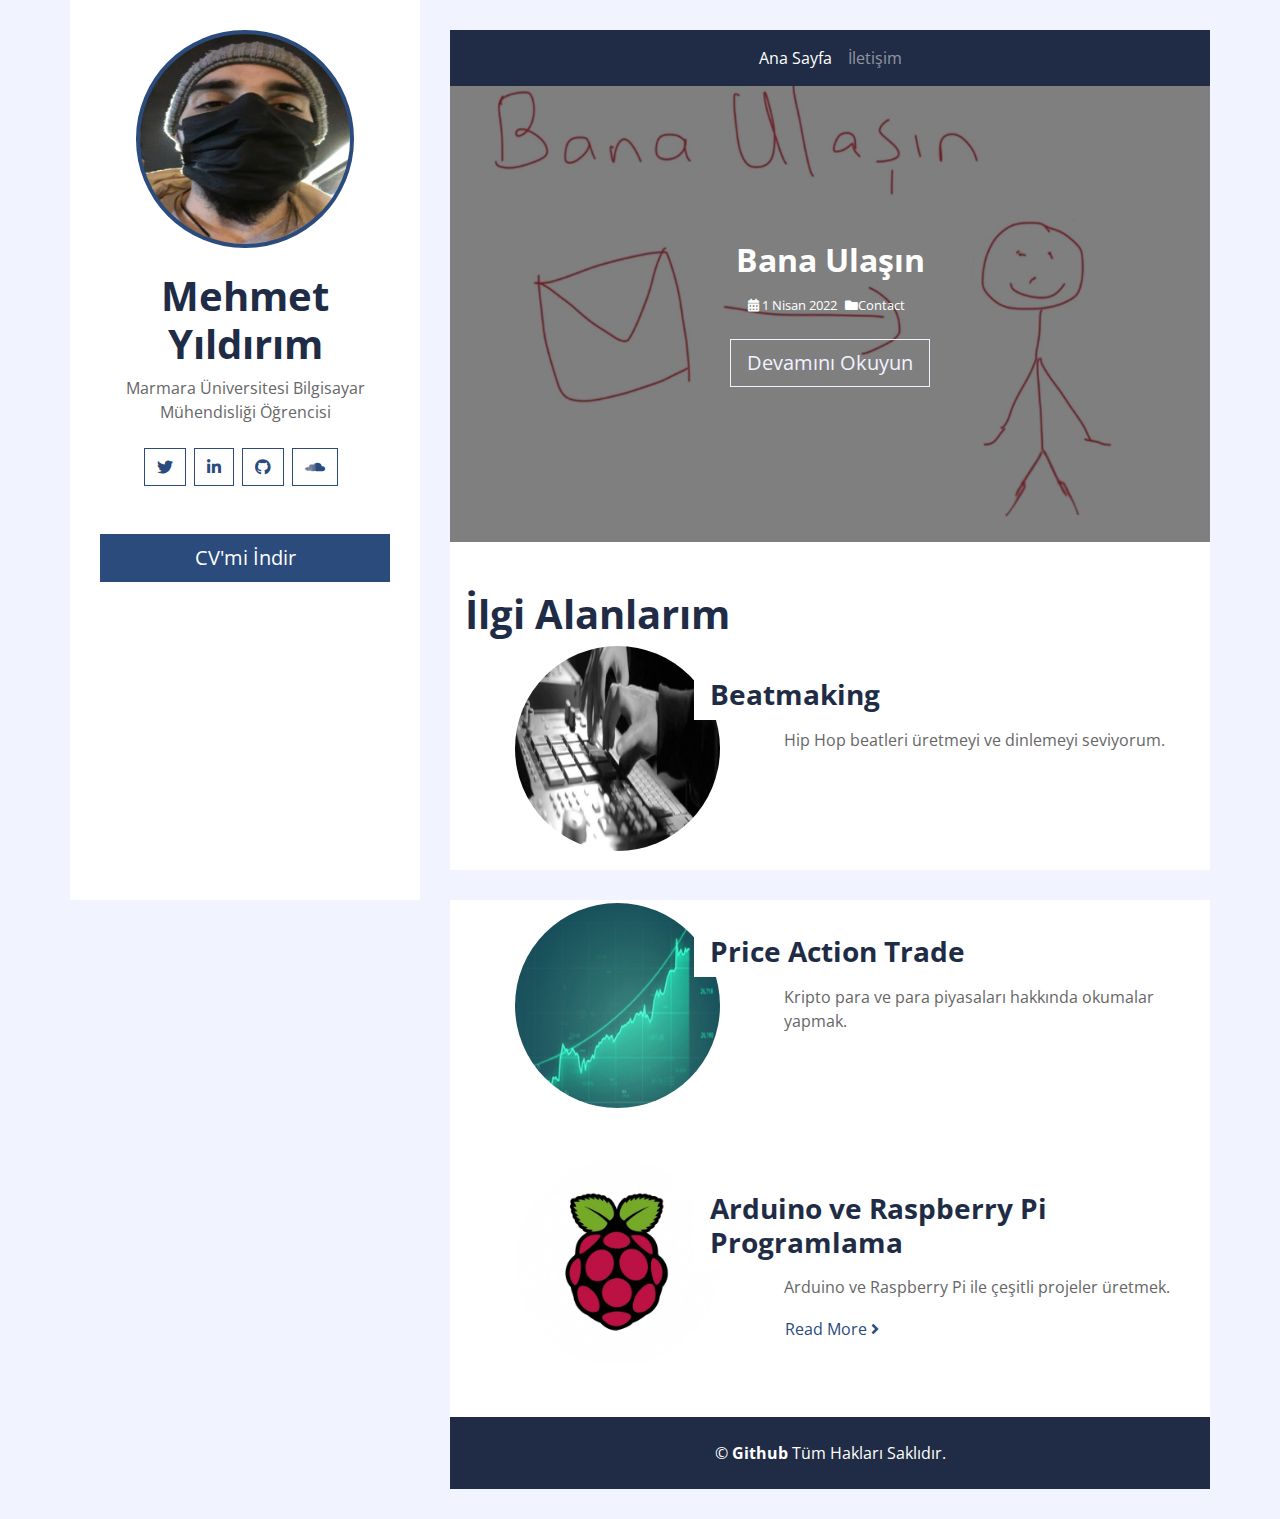
==== index.html @ 5ae39781 "web-site" ====
<!DOCTYPE html>
<html lang="tr">
    <head>
        <meta charset="utf-8">
        <title>Mehmet Yıldırım</title>
        <meta content="width=device-width, initial-scale=1.0" name="viewport">
    
        <!-- Favicon -->
        <link href="img/favicon.ico" rel="icon">

        <!-- Google Fonts -->
        <link href="https://fonts.googleapis.com/css2?family=Open+Sans:300;400;600;700;800&display=swap" rel="stylesheet">

        <!-- Font Awesome -->
        <link href="https://cdnjs.cloudflare.com/ajax/libs/font-awesome/5.10.0/css/all.min.css" rel="stylesheet">

        <!-- Customized Bootstrap Stylesheet -->
        <link href="css/style.css" rel="stylesheet">
    </head>

    <body>
        <div class="wrapper">
            <div class="sidebar">
                <center>
                <div class="sidebar-text d-flex flex-column h-100 justify-content-center text-center">
                    <img class="mx-auto d-block w-75 bg-primary img-fluid rounded-circle mb-4 p-1" src="img/profile.jpg" alt="Image">
                    <h1 class="font-weight-bold">Mehmet Yıldırım</h1>
                    <p class="mb-4">
                        Marmara Üniversitesi Bilgisayar Mühendisliği Öğrencisi 
                    </p>
                    <div class="d-flex justify-content-center mb-5">
                        <a class="btn btn-outline-primary mr-2" href="https://www.twitter.com/hayruyasibatsin"><i class="fab fa-twitter"></i></a>
                        <a class="btn btn-outline-primary mr-2" href="https://www.linkedin.com/in/mehmet-yildirim-619784192/"><i class="fab fa-linkedin-in"></i></a>
                        <a class="btn btn-outline-primary mr-2" href="https://www.github.com/erythropygia"><i class="fab fa-github"></i></a> 
                        <a class="btn btn-outline-primary mr-2" href="https://www.soundcloud.com/nstoff"><i class="fab fa-soundcloud"></i></a> 
                    </div> 
                    <a href="data/mehmetyildirimcv.pdf" class="btn btn-lg btn-block btn-primary mt-auto" target="_blank">CV'mi İndir</a>
                </div>
                </center>
            </div>
            
            <div class="content">
                <!-- Navbar Start -->
                <div class="container p-0">
                    <nav class="navbar navbar-expand-lg bg-secondary navbar-dark">
                        <a href="" class="navbar-brand d-block d-lg-none">Navigation</a>
                        <button type="button" class="navbar-toggler" data-toggle="collapse" data-target="#navbarCollapse">
                            <span class="navbar-toggler-icon"></span>
                        </button>
                        <div class="collapse navbar-collapse justify-content-between" id="navbarCollapse">
                            <div class="navbar-nav m-auto">
                                <a href="index.html" class="nav-item nav-link active">Ana Sayfa</a>
                                <a href="contact.html" class="nav-item nav-link">İletişim</a>
                            </div>
                        </div>
                    </nav>
                </div>
                <!-- Navbar End -->
                
                <!-- Carousel Start -->
                <div class="container p-0">
                    <div id="blog-carousel" class="carousel slide" data-ride="carousel">
                        <div class="carousel-inner">
                            <div class="carousel-item active">
                                <img class="w-100" src="img/ana-sayfa-logo.png" alt="Image">
                                <div class="carousel-caption d-flex flex-column align-items-center justify-content-center">
                                    <h2 class="mb-3 text-white font-weight-bold">Bana Ulaşın</h2>
                                    <div class="d-flex text-white">
                                        <small class="mr-2"><i class="fa fa-calendar-alt"></i> 1 Nisan 2022</small>
                                        <small class="mr-2"><i class="fa fa-folder"></i>Contact</small>
                                    </div>
                                    <a href="contact.html" class="btn btn-lg btn-outline-light mt-4">Devamını Okuyun</a>
                                </div>
                            </div>
                        </div>
                    </div>
                </div>
                <!-- Carousel End -->
                
                
                <!-- Blog List Start -->
                <div class="container bg-white pt-5">
                    <h1 class="font-weight-bold">İlgi Alanlarım</h1>
                    <div class="row blog-item px-3 pb-5">
                        <div class="col-md-5">
                            <img class="mx-auto d-block w-75 bg-primary img-fluid rounded-circle mb-1" src="img/beatmaking.jpg" alt="Image">
                        </div>
                        <div class="col-md-7">
                            <h3 class="mt-md-4 px-md-3 mb-2 py-2 bg-white font-weight-bold">Beatmaking</h3>
                            <p>
                                Hip Hop beatleri üretmeyi ve dinlemeyi seviyorum.
                            </p>
                          
                        </div>
                    </div>
                    <div class="row blog-item px-3 pb-5">
                        <div class="col-md-5">
                            <img class="mx-auto d-block w-75 bg-primary img-fluid rounded-circle mb-1" src="img/price_action.jpg" alt="Image">
                        </div>
                        <div class="col-md-7">
                            <h3 class="mt-md-4 px-md-3 mb-2 py-2 bg-white font-weight-bold">Price Action Trade</h3>
                            <p>
                                Kripto para ve para piyasaları hakkında okumalar yapmak.
                            </p>
                        </div>
                    </div>
                    <div class="row blog-item px-3 pb-5">
                        <div class="col-md-5">
                            <img class="mx-auto d-block w-75 bg-primary img-fluid rounded-circle mb-1" src="img/arduino_raspberry.jpg" alt="Image">
                        </div>
                        <div class="col-md-7">
                            <h3 class="mt-md-4 px-md-3 mb-2 py-2 bg-white font-weight-bold">Arduino ve Raspberry Pi Programlama</h3>
                            <p>
                                Arduino ve Raspberry Pi ile çeşitli projeler üretmek.
                            </p>
                            <a class="btn btn-link p-0" href="">Read More <i class="fa fa-angle-right"></i></a>
                        </div>
                    </div>
                </div>
                <!-- Blog List End -->
                            
                <!-- Footer Start -->
                <div class="container py-4 bg-secondary text-center">
                    <p class="m-0 text-white">
                        &copy; <a class="text-white font-weight-bold" href="#">Github</a> Tüm Hakları Saklıdır.</a>
                    </p>
                </div>
                <!-- Footer End -->
            </div>
        </div>
        
        <!-- Back to Top -->
        <a href="#" class="back-to-top"><i class="fa fa-angle-double-up"></i></a>
        
        <!-- JavaScript Libraries -->
        <script src="https://code.jquery.com/jquery-3.4.1.min.js"></script>
        <script src="https://stackpath.bootstrapcdn.com/bootstrap/4.4.1/js/bootstrap.bundle.min.js"></script>
        <script src="lib/easing/easing.min.js"></script>
        <script src="lib/waypoints/waypoints.min.js"></script>

        <!-- Contact Javascript File -->
        <script src="mail/jqBootstrapValidation.min.js"></script>
        <script src="mail/contact.js"></script>

        <!-- Template Javascript -->
        <script src="js/main.js"></script>
    </body>
</html>
---- css/style.css ----
@charset "UTF-8";
/******* Bootstrap Theming ********/
/*!
 * Bootstrap v4.5.3 (https://getbootstrap.com/)
 * Copyright 2011-2020 The Bootstrap Authors
 * Copyright 2011-2020 Twitter, Inc.
 * Licensed under MIT (https://github.com/twbs/bootstrap/blob/main/LICENSE)
 */
:root {
  --blue: #007bff;
  --indigo: #6610f2;
  --purple: #6f42c1;
  --pink: #e83e8c;
  --red: #dc3545;
  --orange: #fd7e14;
  --yellow: #ffc107;
  --green: #28a745;
  --teal: #20c997;
  --cyan: #17a2b8;
  --white: #fff;
  --gray: #6c757d;
  --gray-dark: #343a40;
  --primary: #2A4B7C;
  --secondary: #202C45;
  --success: #28a745;
  --info: #17a2b8;
  --warning: #ffc107;
  --danger: #dc3545;
  --light: #f1f3ff;
  --dark: #343a40;
  --breakpoint-xs: 0;
  --breakpoint-sm: 576px;
  --breakpoint-md: 768px;
  --breakpoint-lg: 992px;
  --breakpoint-xl: 1200px;
  --font-family-sans-serif: -apple-system, BlinkMacSystemFont, "Segoe UI", Roboto, "Helvetica Neue", Arial, "Noto Sans", sans-serif, "Apple Color Emoji", "Segoe UI Emoji", "Segoe UI Symbol", "Noto Color Emoji";
  --font-family-monospace: SFMono-Regular, Menlo, Monaco, Consolas, "Liberation Mono", "Courier New", monospace;
}

*,
*::before,
*::after {
  box-sizing: border-box;
}

html {
  font-family: sans-serif;
  line-height: 1.15;
  -webkit-text-size-adjust: 100%;
  -webkit-tap-highlight-color: rgba(0, 0, 0, 0);
}

article, aside, figcaption, figure, footer, header, hgroup, main, nav, section {
  display: block;
}

body {
  margin: 0;
  font-family: "Open Sans", sans-serif;
  font-size: 1rem;
  font-weight: 400;
  line-height: 1.5;
  color: #666666;
  text-align: left;
  background-color: #f1f3ff;
}

[tabindex="-1"]:focus:not(:focus-visible) {
  outline: 0 !important;
}

hr {
  box-sizing: content-box;
  height: 0;
  overflow: visible;
}

h1, h2, h3, h4, h5, h6 {
  margin-top: 0;
  margin-bottom: 0.5rem;
}

p {
  margin-top: 0;
  margin-bottom: 1rem;
}

abbr[title],
abbr[data-original-title] {
  text-decoration: underline;
  text-decoration: underline dotted;
  cursor: help;
  border-bottom: 0;
  text-decoration-skip-ink: none;
}

address {
  margin-bottom: 1rem;
  font-style: normal;
  line-height: inherit;
}

ol,
ul,
dl {
  margin-top: 0;
  margin-bottom: 1rem;
}

ol ol,
ul ul,
ol ul,
ul ol {
  margin-bottom: 0;
}

dt {
  font-weight: 700;
}

dd {
  margin-bottom: 0.5rem;
  margin-left: 0;
}

blockquote {
  margin: 0 0 1rem;
}

b,
strong {
  font-weight: bolder;
}

small {
  font-size: 80%;
}

sub,
sup {
  position: relative;
  font-size: 75%;
  line-height: 0;
  vertical-align: baseline;
}

sub {
  bottom: -0.25em;
}

sup {
  top: -0.5em;
}

a {
  color: #2A4B7C;
  text-decoration: none;
  background-color: transparent;
}
a:hover {
  color: #172843;
  text-decoration: underline;
}

a:not([href]):not([class]) {
  color: inherit;
  text-decoration: none;
}
a:not([href]):not([class]):hover {
  color: inherit;
  text-decoration: none;
}

pre,
code,
kbd,
samp {
  font-family: SFMono-Regular, Menlo, Monaco, Consolas, "Liberation Mono", "Courier New", monospace;
  font-size: 1em;
}

pre {
  margin-top: 0;
  margin-bottom: 1rem;
  overflow: auto;
  -ms-overflow-style: scrollbar;
}

figure {
  margin: 0 0 1rem;
}

img {
  vertical-align: middle;
  border-style: none;
}

svg {
  overflow: hidden;
  vertical-align: middle;
}

table {
  border-collapse: collapse;
}

caption {
  padding-top: 0.75rem;
  padding-bottom: 0.75rem;
  color: #6c757d;
  text-align: left;
  caption-side: bottom;
}

th {
  text-align: inherit;
  text-align: -webkit-match-parent;
}

label {
  display: inline-block;
  margin-bottom: 0.5rem;
}

button {
  border-radius: 0;
}

button:focus {
  outline: 1px dotted;
  outline: 5px auto -webkit-focus-ring-color;
}

input,
button,
select,
optgroup,
textarea {
  margin: 0;
  font-family: inherit;
  font-size: inherit;
  line-height: inherit;
}

button,
input {
  overflow: visible;
}

button,
select {
  text-transform: none;
}

[role=button] {
  cursor: pointer;
}

select {
  word-wrap: normal;
}

button,
[type=button],
[type=reset],
[type=submit] {
  -webkit-appearance: button;
}

button:not(:disabled),
[type=button]:not(:disabled),
[type=reset]:not(:disabled),
[type=submit]:not(:disabled) {
  cursor: pointer;
}

button::-moz-focus-inner,
[type=button]::-moz-focus-inner,
[type=reset]::-moz-focus-inner,
[type=submit]::-moz-focus-inner {
  padding: 0;
  border-style: none;
}

input[type=radio],
input[type=checkbox] {
  box-sizing: border-box;
  padding: 0;
}

textarea {
  overflow: auto;
  resize: vertical;
}

fieldset {
  min-width: 0;
  padding: 0;
  margin: 0;
  border: 0;
}

legend {
  display: block;
  width: 100%;
  max-width: 100%;
  padding: 0;
  margin-bottom: 0.5rem;
  font-size: 1.5rem;
  line-height: inherit;
  color: inherit;
  white-space: normal;
}

progress {
  vertical-align: baseline;
}

[type=number]::-webkit-inner-spin-button,
[type=number]::-webkit-outer-spin-button {
  height: auto;
}

[type=search] {
  outline-offset: -2px;
  -webkit-appearance: none;
}

[type=search]::-webkit-search-decoration {
  -webkit-appearance: none;
}

::-webkit-file-upload-button {
  font: inherit;
  -webkit-appearance: button;
}

output {
  display: inline-block;
}

summary {
  display: list-item;
  cursor: pointer;
}

template {
  display: none;
}

[hidden] {
  display: none !important;
}

h1, h2, h3, h4, h5, h6,
.h1, .h2, .h3, .h4, .h5, .h6 {
  margin-bottom: 0.5rem;
  font-weight: 500;
  line-height: 1.2;
  color: #202C45;
}

h1, .h1 {
  font-size: 2.5rem;
}

h2, .h2 {
  font-size: 2rem;
}

h3, .h3 {
  font-size: 1.75rem;
}

h4, .h4 {
  font-size: 1.5rem;
}

h5, .h5 {
  font-size: 1.25rem;
}

h6, .h6 {
  font-size: 1rem;
}

.lead {
  font-size: 1.25rem;
  font-weight: 300;
}

.display-1 {
  font-size: 6rem;
  font-weight: 300;
  line-height: 1.2;
}

.display-2 {
  font-size: 5.5rem;
  font-weight: 300;
  line-height: 1.2;
}

.display-3 {
  font-size: 4.5rem;
  font-weight: 300;
  line-height: 1.2;
}

.display-4 {
  font-size: 3.5rem;
  font-weight: 300;
  line-height: 1.2;
}

hr {
  margin-top: 1rem;
  margin-bottom: 1rem;
  border: 0;
  border-top: 1px solid rgba(0, 0, 0, 0.1);
}

small,
.small {
  font-size: 80%;
  font-weight: 400;
}

mark,
.mark {
  padding: 0.2em;
  background-color: #fcf8e3;
}

.list-unstyled {
  padding-left: 0;
  list-style: none;
}

.list-inline {
  padding-left: 0;
  list-style: none;
}

.list-inline-item {
  display: inline-block;
}
.list-inline-item:not(:last-child) {
  margin-right: 0.5rem;
}

.initialism {
  font-size: 90%;
  text-transform: uppercase;
}

.blockquote {
  margin-bottom: 1rem;
  font-size: 1.25rem;
}

.blockquote-footer {
  display: block;
  font-size: 80%;
  color: #6c757d;
}
.blockquote-footer::before {
  content: "— ";
}

.img-fluid {
  max-width: 100%;
  height: auto;
}

.img-thumbnail {
  padding: 0.25rem;
  background-color: #f1f3ff;
  border: 1px solid #dee2e6;
  max-width: 100%;
  height: auto;
}

.figure {
  display: inline-block;
}

.figure-img {
  margin-bottom: 0.5rem;
  line-height: 1;
}

.figure-caption {
  font-size: 90%;
  color: #6c757d;
}

code {
  font-size: 87.5%;
  color: #e83e8c;
  word-wrap: break-word;
}
a > code {
  color: inherit;
}

kbd {
  padding: 0.2rem 0.4rem;
  font-size: 87.5%;
  color: #fff;
  background-color: #212529;
}
kbd kbd {
  padding: 0;
  font-size: 100%;
  font-weight: 700;
}

pre {
  display: block;
  font-size: 87.5%;
  color: #212529;
}
pre code {
  font-size: inherit;
  color: inherit;
  word-break: normal;
}

.pre-scrollable {
  max-height: 340px;
  overflow-y: scroll;
}

.container,
.container-fluid,
.container-xl,
.container-lg,
.container-md,
.container-sm {
  width: 100%;
  padding-right: 15px;
  padding-left: 15px;
  margin-right: auto;
  margin-left: auto;
}

@media (min-width: 576px) {
  .container-sm, .container {
    max-width: 540px;
  }
}
@media (min-width: 768px) {
  .container-md, .container-sm, .container {
    max-width: 720px;
  }
}
@media (min-width: 992px) {
  .container-lg, .container-md, .container-sm, .container {
    max-width: 960px;
  }
}
@media (min-width: 1200px) {
  .container-xl, .container-lg, .container-md, .container-sm, .container {
    max-width: 1140px;
  }
}
.row {
  display: flex;
  flex-wrap: wrap;
  margin-right: -15px;
  margin-left: -15px;
}

.no-gutters {
  margin-right: 0;
  margin-left: 0;
}
.no-gutters > .col,
.no-gutters > [class*=col-] {
  padding-right: 0;
  padding-left: 0;
}

.col-xl,
.col-xl-auto, .col-xl-12, .col-xl-11, .col-xl-10, .col-xl-9, .col-xl-8, .col-xl-7, .col-xl-6, .col-xl-5, .col-xl-4, .col-xl-3, .col-xl-2, .col-xl-1, .col-lg,
.col-lg-auto, .col-lg-12, .col-lg-11, .col-lg-10, .col-lg-9, .col-lg-8, .col-lg-7, .col-lg-6, .col-lg-5, .col-lg-4, .col-lg-3, .col-lg-2, .col-lg-1, .col-md,
.col-md-auto, .col-md-12, .col-md-11, .col-md-10, .col-md-9, .col-md-8, .col-md-7, .col-md-6, .col-md-5, .col-md-4, .col-md-3, .col-md-2, .col-md-1, .col-sm,
.col-sm-auto, .col-sm-12, .col-sm-11, .col-sm-10, .col-sm-9, .col-sm-8, .col-sm-7, .col-sm-6, .col-sm-5, .col-sm-4, .col-sm-3, .col-sm-2, .col-sm-1, .col,
.col-auto, .col-12, .col-11, .col-10, .col-9, .col-8, .col-7, .col-6, .col-5, .col-4, .col-3, .col-2, .col-1 {
  position: relative;
  width: 100%;
  padding-right: 15px;
  padding-left: 15px;
}

.col {
  flex-basis: 0;
  flex-grow: 1;
  max-width: 100%;
}

.row-cols-1 > * {
  flex: 0 0 100%;
  max-width: 100%;
}

.row-cols-2 > * {
  flex: 0 0 50%;
  max-width: 50%;
}

.row-cols-3 > * {
  flex: 0 0 33.3333333333%;
  max-width: 33.3333333333%;
}

.row-cols-4 > * {
  flex: 0 0 25%;
  max-width: 25%;
}

.row-cols-5 > * {
  flex: 0 0 20%;
  max-width: 20%;
}

.row-cols-6 > * {
  flex: 0 0 16.6666666667%;
  max-width: 16.6666666667%;
}

.col-auto {
  flex: 0 0 auto;
  width: auto;
  max-width: 100%;
}

.col-1 {
  flex: 0 0 8.3333333333%;
  max-width: 8.3333333333%;
}

.col-2 {
  flex: 0 0 16.6666666667%;
  max-width: 16.6666666667%;
}

.col-3 {
  flex: 0 0 25%;
  max-width: 25%;
}

.col-4 {
  flex: 0 0 33.3333333333%;
  max-width: 33.3333333333%;
}

.col-5 {
  flex: 0 0 41.6666666667%;
  max-width: 41.6666666667%;
}

.col-6 {
  flex: 0 0 50%;
  max-width: 50%;
}

.col-7 {
  flex: 0 0 58.3333333333%;
  max-width: 58.3333333333%;
}

.col-8 {
  flex: 0 0 66.6666666667%;
  max-width: 66.6666666667%;
}

.col-9 {
  flex: 0 0 75%;
  max-width: 75%;
}

.col-10 {
  flex: 0 0 83.3333333333%;
  max-width: 83.3333333333%;
}

.col-11 {
  flex: 0 0 91.6666666667%;
  max-width: 91.6666666667%;
}

.col-12 {
  flex: 0 0 100%;
  max-width: 100%;
}

.order-first {
  order: -1;
}

.order-last {
  order: 13;
}

.order-0 {
  order: 0;
}

.order-1 {
  order: 1;
}

.order-2 {
  order: 2;
}

.order-3 {
  order: 3;
}

.order-4 {
  order: 4;
}

.order-5 {
  order: 5;
}

.order-6 {
  order: 6;
}

.order-7 {
  order: 7;
}

.order-8 {
  order: 8;
}

.order-9 {
  order: 9;
}

.order-10 {
  order: 10;
}

.order-11 {
  order: 11;
}

.order-12 {
  order: 12;
}

.offset-1 {
  margin-left: 8.3333333333%;
}

.offset-2 {
  margin-left: 16.6666666667%;
}

.offset-3 {
  margin-left: 25%;
}

.offset-4 {
  margin-left: 33.3333333333%;
}

.offset-5 {
  margin-left: 41.6666666667%;
}

.offset-6 {
  margin-left: 50%;
}

.offset-7 {
  margin-left: 58.3333333333%;
}

.offset-8 {
  margin-left: 66.6666666667%;
}

.offset-9 {
  margin-left: 75%;
}

.offset-10 {
  margin-left: 83.3333333333%;
}

.offset-11 {
  margin-left: 91.6666666667%;
}

@media (min-width: 576px) {
  .col-sm {
    flex-basis: 0;
    flex-grow: 1;
    max-width: 100%;
  }

  .row-cols-sm-1 > * {
    flex: 0 0 100%;
    max-width: 100%;
  }

  .row-cols-sm-2 > * {
    flex: 0 0 50%;
    max-width: 50%;
  }

  .row-cols-sm-3 > * {
    flex: 0 0 33.3333333333%;
    max-width: 33.3333333333%;
  }

  .row-cols-sm-4 > * {
    flex: 0 0 25%;
    max-width: 25%;
  }

  .row-cols-sm-5 > * {
    flex: 0 0 20%;
    max-width: 20%;
  }

  .row-cols-sm-6 > * {
    flex: 0 0 16.6666666667%;
    max-width: 16.6666666667%;
  }

  .col-sm-auto {
    flex: 0 0 auto;
    width: auto;
    max-width: 100%;
  }

  .col-sm-1 {
    flex: 0 0 8.3333333333%;
    max-width: 8.3333333333%;
  }

  .col-sm-2 {
    flex: 0 0 16.6666666667%;
    max-width: 16.6666666667%;
  }

  .col-sm-3 {
    flex: 0 0 25%;
    max-width: 25%;
  }

  .col-sm-4 {
    flex: 0 0 33.3333333333%;
    max-width: 33.3333333333%;
  }

  .col-sm-5 {
    flex: 0 0 41.6666666667%;
    max-width: 41.6666666667%;
  }

  .col-sm-6 {
    flex: 0 0 50%;
    max-width: 50%;
  }

  .col-sm-7 {
    flex: 0 0 58.3333333333%;
    max-width: 58.3333333333%;
  }

  .col-sm-8 {
    flex: 0 0 66.6666666667%;
    max-width: 66.6666666667%;
  }

  .col-sm-9 {
    flex: 0 0 75%;
    max-width: 75%;
  }

  .col-sm-10 {
    flex: 0 0 83.3333333333%;
    max-width: 83.3333333333%;
  }

  .col-sm-11 {
    flex: 0 0 91.6666666667%;
    max-width: 91.6666666667%;
  }

  .col-sm-12 {
    flex: 0 0 100%;
    max-width: 100%;
  }

  .order-sm-first {
    order: -1;
  }

  .order-sm-last {
    order: 13;
  }

  .order-sm-0 {
    order: 0;
  }

  .order-sm-1 {
    order: 1;
  }

  .order-sm-2 {
    order: 2;
  }

  .order-sm-3 {
    order: 3;
  }

  .order-sm-4 {
    order: 4;
  }

  .order-sm-5 {
    order: 5;
  }

  .order-sm-6 {
    order: 6;
  }

  .order-sm-7 {
    order: 7;
  }

  .order-sm-8 {
    order: 8;
  }

  .order-sm-9 {
    order: 9;
  }

  .order-sm-10 {
    order: 10;
  }

  .order-sm-11 {
    order: 11;
  }

  .order-sm-12 {
    order: 12;
  }

  .offset-sm-0 {
    margin-left: 0;
  }

  .offset-sm-1 {
    margin-left: 8.3333333333%;
  }

  .offset-sm-2 {
    margin-left: 16.6666666667%;
  }

  .offset-sm-3 {
    margin-left: 25%;
  }

  .offset-sm-4 {
    margin-left: 33.3333333333%;
  }

  .offset-sm-5 {
    margin-left: 41.6666666667%;
  }

  .offset-sm-6 {
    margin-left: 50%;
  }

  .offset-sm-7 {
    margin-left: 58.3333333333%;
  }

  .offset-sm-8 {
    margin-left: 66.6666666667%;
  }

  .offset-sm-9 {
    margin-left: 75%;
  }

  .offset-sm-10 {
    margin-left: 83.3333333333%;
  }

  .offset-sm-11 {
    margin-left: 91.6666666667%;
  }
}
@media (min-width: 768px) {
  .col-md {
    flex-basis: 0;
    flex-grow: 1;
    max-width: 100%;
  }

  .row-cols-md-1 > * {
    flex: 0 0 100%;
    max-width: 100%;
  }

  .row-cols-md-2 > * {
    flex: 0 0 50%;
    max-width: 50%;
  }

  .row-cols-md-3 > * {
    flex: 0 0 33.3333333333%;
    max-width: 33.3333333333%;
  }

  .row-cols-md-4 > * {
    flex: 0 0 25%;
    max-width: 25%;
  }

  .row-cols-md-5 > * {
    flex: 0 0 20%;
    max-width: 20%;
  }

  .row-cols-md-6 > * {
    flex: 0 0 16.6666666667%;
    max-width: 16.6666666667%;
  }

  .col-md-auto {
    flex: 0 0 auto;
    width: auto;
    max-width: 100%;
  }

  .col-md-1 {
    flex: 0 0 8.3333333333%;
    max-width: 8.3333333333%;
  }

  .col-md-2 {
    flex: 0 0 16.6666666667%;
    max-width: 16.6666666667%;
  }

  .col-md-3 {
    flex: 0 0 25%;
    max-width: 25%;
  }

  .col-md-4 {
    flex: 0 0 33.3333333333%;
    max-width: 33.3333333333%;
  }

  .col-md-5 {
    flex: 0 0 41.6666666667%;
    max-width: 41.6666666667%;
  }

  .col-md-6 {
    flex: 0 0 50%;
    max-width: 50%;
  }

  .col-md-7 {
    flex: 0 0 58.3333333333%;
    max-width: 58.3333333333%;
  }

  .col-md-8 {
    flex: 0 0 66.6666666667%;
    max-width: 66.6666666667%;
  }

  .col-md-9 {
    flex: 0 0 75%;
    max-width: 75%;
  }

  .col-md-10 {
    flex: 0 0 83.3333333333%;
    max-width: 83.3333333333%;
  }

  .col-md-11 {
    flex: 0 0 91.6666666667%;
    max-width: 91.6666666667%;
  }

  .col-md-12 {
    flex: 0 0 100%;
    max-width: 100%;
  }

  .order-md-first {
    order: -1;
  }

  .order-md-last {
    order: 13;
  }

  .order-md-0 {
    order: 0;
  }

  .order-md-1 {
    order: 1;
  }

  .order-md-2 {
    order: 2;
  }

  .order-md-3 {
    order: 3;
  }

  .order-md-4 {
    order: 4;
  }

  .order-md-5 {
    order: 5;
  }

  .order-md-6 {
    order: 6;
  }

  .order-md-7 {
    order: 7;
  }

  .order-md-8 {
    order: 8;
  }

  .order-md-9 {
    order: 9;
  }

  .order-md-10 {
    order: 10;
  }

  .order-md-11 {
    order: 11;
  }

  .order-md-12 {
    order: 12;
  }

  .offset-md-0 {
    margin-left: 0;
  }

  .offset-md-1 {
    margin-left: 8.3333333333%;
  }

  .offset-md-2 {
    margin-left: 16.6666666667%;
  }

  .offset-md-3 {
    margin-left: 25%;
  }

  .offset-md-4 {
    margin-left: 33.3333333333%;
  }

  .offset-md-5 {
    margin-left: 41.6666666667%;
  }

  .offset-md-6 {
    margin-left: 50%;
  }

  .offset-md-7 {
    margin-left: 58.3333333333%;
  }

  .offset-md-8 {
    margin-left: 66.6666666667%;
  }

  .offset-md-9 {
    margin-left: 75%;
  }

  .offset-md-10 {
    margin-left: 83.3333333333%;
  }

  .offset-md-11 {
    margin-left: 91.6666666667%;
  }
}
@media (min-width: 992px) {
  .col-lg {
    flex-basis: 0;
    flex-grow: 1;
    max-width: 100%;
  }

  .row-cols-lg-1 > * {
    flex: 0 0 100%;
    max-width: 100%;
  }

  .row-cols-lg-2 > * {
    flex: 0 0 50%;
    max-width: 50%;
  }

  .row-cols-lg-3 > * {
    flex: 0 0 33.3333333333%;
    max-width: 33.3333333333%;
  }

  .row-cols-lg-4 > * {
    flex: 0 0 25%;
    max-width: 25%;
  }

  .row-cols-lg-5 > * {
    flex: 0 0 20%;
    max-width: 20%;
  }

  .row-cols-lg-6 > * {
    flex: 0 0 16.6666666667%;
    max-width: 16.6666666667%;
  }

  .col-lg-auto {
    flex: 0 0 auto;
    width: auto;
    max-width: 100%;
  }

  .col-lg-1 {
    flex: 0 0 8.3333333333%;
    max-width: 8.3333333333%;
  }

  .col-lg-2 {
    flex: 0 0 16.6666666667%;
    max-width: 16.6666666667%;
  }

  .col-lg-3 {
    flex: 0 0 25%;
    max-width: 25%;
  }

  .col-lg-4 {
    flex: 0 0 33.3333333333%;
    max-width: 33.3333333333%;
  }

  .col-lg-5 {
    flex: 0 0 41.6666666667%;
    max-width: 41.6666666667%;
  }

  .col-lg-6 {
    flex: 0 0 50%;
    max-width: 50%;
  }

  .col-lg-7 {
    flex: 0 0 58.3333333333%;
    max-width: 58.3333333333%;
  }

  .col-lg-8 {
    flex: 0 0 66.6666666667%;
    max-width: 66.6666666667%;
  }

  .col-lg-9 {
    flex: 0 0 75%;
    max-width: 75%;
  }

  .col-lg-10 {
    flex: 0 0 83.3333333333%;
    max-width: 83.3333333333%;
  }

  .col-lg-11 {
    flex: 0 0 91.6666666667%;
    max-width: 91.6666666667%;
  }

  .col-lg-12 {
    flex: 0 0 100%;
    max-width: 100%;
  }

  .order-lg-first {
    order: -1;
  }

  .order-lg-last {
    order: 13;
  }

  .order-lg-0 {
    order: 0;
  }

  .order-lg-1 {
    order: 1;
  }

  .order-lg-2 {
    order: 2;
  }

  .order-lg-3 {
    order: 3;
  }

  .order-lg-4 {
    order: 4;
  }

  .order-lg-5 {
    order: 5;
  }

  .order-lg-6 {
    order: 6;
  }

  .order-lg-7 {
    order: 7;
  }

  .order-lg-8 {
    order: 8;
  }

  .order-lg-9 {
    order: 9;
  }

  .order-lg-10 {
    order: 10;
  }

  .order-lg-11 {
    order: 11;
  }

  .order-lg-12 {
    order: 12;
  }

  .offset-lg-0 {
    margin-left: 0;
  }

  .offset-lg-1 {
    margin-left: 8.3333333333%;
  }

  .offset-lg-2 {
    margin-left: 16.6666666667%;
  }

  .offset-lg-3 {
    margin-left: 25%;
  }

  .offset-lg-4 {
    margin-left: 33.3333333333%;
  }

  .offset-lg-5 {
    margin-left: 41.6666666667%;
  }

  .offset-lg-6 {
    margin-left: 50%;
  }

  .offset-lg-7 {
    margin-left: 58.3333333333%;
  }

  .offset-lg-8 {
    margin-left: 66.6666666667%;
  }

  .offset-lg-9 {
    margin-left: 75%;
  }

  .offset-lg-10 {
    margin-left: 83.3333333333%;
  }

  .offset-lg-11 {
    margin-left: 91.6666666667%;
  }
}
@media (min-width: 1200px) {
  .col-xl {
    flex-basis: 0;
    flex-grow: 1;
    max-width: 100%;
  }

  .row-cols-xl-1 > * {
    flex: 0 0 100%;
    max-width: 100%;
  }

  .row-cols-xl-2 > * {
    flex: 0 0 50%;
    max-width: 50%;
  }

  .row-cols-xl-3 > * {
    flex: 0 0 33.3333333333%;
    max-width: 33.3333333333%;
  }

  .row-cols-xl-4 > * {
    flex: 0 0 25%;
    max-width: 25%;
  }

  .row-cols-xl-5 > * {
    flex: 0 0 20%;
    max-width: 20%;
  }

  .row-cols-xl-6 > * {
    flex: 0 0 16.6666666667%;
    max-width: 16.6666666667%;
  }

  .col-xl-auto {
    flex: 0 0 auto;
    width: auto;
    max-width: 100%;
  }

  .col-xl-1 {
    flex: 0 0 8.3333333333%;
    max-width: 8.3333333333%;
  }

  .col-xl-2 {
    flex: 0 0 16.6666666667%;
    max-width: 16.6666666667%;
  }

  .col-xl-3 {
    flex: 0 0 25%;
    max-width: 25%;
  }

  .col-xl-4 {
    flex: 0 0 33.3333333333%;
    max-width: 33.3333333333%;
  }

  .col-xl-5 {
    flex: 0 0 41.6666666667%;
    max-width: 41.6666666667%;
  }

  .col-xl-6 {
    flex: 0 0 50%;
    max-width: 50%;
  }

  .col-xl-7 {
    flex: 0 0 58.3333333333%;
    max-width: 58.3333333333%;
  }

  .col-xl-8 {
    flex: 0 0 66.6666666667%;
    max-width: 66.6666666667%;
  }

  .col-xl-9 {
    flex: 0 0 75%;
    max-width: 75%;
  }

  .col-xl-10 {
    flex: 0 0 83.3333333333%;
    max-width: 83.3333333333%;
  }

  .col-xl-11 {
    flex: 0 0 91.6666666667%;
    max-width: 91.6666666667%;
  }

  .col-xl-12 {
    flex: 0 0 100%;
    max-width: 100%;
  }

  .order-xl-first {
    order: -1;
  }

  .order-xl-last {
    order: 13;
  }

  .order-xl-0 {
    order: 0;
  }

  .order-xl-1 {
    order: 1;
  }

  .order-xl-2 {
    order: 2;
  }

  .order-xl-3 {
    order: 3;
  }

  .order-xl-4 {
    order: 4;
  }

  .order-xl-5 {
    order: 5;
  }

  .order-xl-6 {
    order: 6;
  }

  .order-xl-7 {
    order: 7;
  }

  .order-xl-8 {
    order: 8;
  }

  .order-xl-9 {
    order: 9;
  }

  .order-xl-10 {
    order: 10;
  }

  .order-xl-11 {
    order: 11;
  }

  .order-xl-12 {
    order: 12;
  }

  .offset-xl-0 {
    margin-left: 0;
  }

  .offset-xl-1 {
    margin-left: 8.3333333333%;
  }

  .offset-xl-2 {
    margin-left: 16.6666666667%;
  }

  .offset-xl-3 {
    margin-left: 25%;
  }

  .offset-xl-4 {
    margin-left: 33.3333333333%;
  }

  .offset-xl-5 {
    margin-left: 41.6666666667%;
  }

  .offset-xl-6 {
    margin-left: 50%;
  }

  .offset-xl-7 {
    margin-left: 58.3333333333%;
  }

  .offset-xl-8 {
    margin-left: 66.6666666667%;
  }

  .offset-xl-9 {
    margin-left: 75%;
  }

  .offset-xl-10 {
    margin-left: 83.3333333333%;
  }

  .offset-xl-11 {
    margin-left: 91.6666666667%;
  }
}
.table {
  width: 100%;
  margin-bottom: 1rem;
  color: #666666;
}
.table th,
.table td {
  padding: 0.75rem;
  vertical-align: top;
  border-top: 1px solid #dee2e6;
}
.table thead th {
  vertical-align: bottom;
  border-bottom: 2px solid #dee2e6;
}
.table tbody + tbody {
  border-top: 2px solid #dee2e6;
}

.table-sm th,
.table-sm td {
  padding: 0.3rem;
}

.table-bordered {
  border: 1px solid #dee2e6;
}
.table-bordered th,
.table-bordered td {
  border: 1px solid #dee2e6;
}
.table-bordered thead th,
.table-bordered thead td {
  border-bottom-width: 2px;
}

.table-borderless th,
.table-borderless td,
.table-borderless thead th,
.table-borderless tbody + tbody {
  border: 0;
}

.table-striped tbody tr:nth-of-type(odd) {
  background-color: rgba(0, 0, 0, 0.05);
}

.table-hover tbody tr:hover {
  color: #666666;
  background-color: rgba(0, 0, 0, 0.075);
}

.table-primary,
.table-primary > th,
.table-primary > td {
  background-color: #c3cdda;
}
.table-primary th,
.table-primary td,
.table-primary thead th,
.table-primary tbody + tbody {
  border-color: #90a1bb;
}

.table-hover .table-primary:hover {
  background-color: #b3c0d0;
}
.table-hover .table-primary:hover > td,
.table-hover .table-primary:hover > th {
  background-color: #b3c0d0;
}

.table-secondary,
.table-secondary > th,
.table-secondary > td {
  background-color: #c1c4cb;
}
.table-secondary th,
.table-secondary td,
.table-secondary thead th,
.table-secondary tbody + tbody {
  border-color: #8b919e;
}

.table-hover .table-secondary:hover {
  background-color: #b3b7bf;
}
.table-hover .table-secondary:hover > td,
.table-hover .table-secondary:hover > th {
  background-color: #b3b7bf;
}

.table-success,
.table-success > th,
.table-success > td {
  background-color: #c3e6cb;
}
.table-success th,
.table-success td,
.table-success thead th,
.table-success tbody + tbody {
  border-color: #8fd19e;
}

.table-hover .table-success:hover {
  background-color: #b1dfbb;
}
.table-hover .table-success:hover > td,
.table-hover .table-success:hover > th {
  background-color: #b1dfbb;
}

.table-info,
.table-info > th,
.table-info > td {
  background-color: #bee5eb;
}
.table-info th,
.table-info td,
.table-info thead th,
.table-info tbody + tbody {
  border-color: #86cfda;
}

.table-hover .table-info:hover {
  background-color: #abdde5;
}
.table-hover .table-info:hover > td,
.table-hover .table-info:hover > th {
  background-color: #abdde5;
}

.table-warning,
.table-warning > th,
.table-warning > td {
  background-color: #ffeeba;
}
.table-warning th,
.table-warning td,
.table-warning thead th,
.table-warning tbody + tbody {
  border-color: #ffdf7e;
}

.table-hover .table-warning:hover {
  background-color: #ffe8a1;
}
.table-hover .table-warning:hover > td,
.table-hover .table-warning:hover > th {
  background-color: #ffe8a1;
}

.table-danger,
.table-danger > th,
.table-danger > td {
  background-color: #f5c6cb;
}
.table-danger th,
.table-danger td,
.table-danger thead th,
.table-danger tbody + tbody {
  border-color: #ed969e;
}

.table-hover .table-danger:hover {
  background-color: #f1b0b7;
}
.table-hover .table-danger:hover > td,
.table-hover .table-danger:hover > th {
  background-color: #f1b0b7;
}

.table-light,
.table-light > th,
.table-light > td {
  background-color: #fbfcff;
}
.table-light th,
.table-light td,
.table-light thead th,
.table-light tbody + tbody {
  border-color: #f8f9ff;
}

.table-hover .table-light:hover {
  background-color: #e2e9ff;
}
.table-hover .table-light:hover > td,
.table-hover .table-light:hover > th {
  background-color: #e2e9ff;
}

.table-dark,
.table-dark > th,
.table-dark > td {
  background-color: #c6c8ca;
}
.table-dark th,
.table-dark td,
.table-dark thead th,
.table-dark tbody + tbody {
  border-color: #95999c;
}

.table-hover .table-dark:hover {
  background-color: #b9bbbe;
}
.table-hover .table-dark:hover > td,
.table-hover .table-dark:hover > th {
  background-color: #b9bbbe;
}

.table-active,
.table-active > th,
.table-active > td {
  background-color: rgba(0, 0, 0, 0.075);
}

.table-hover .table-active:hover {
  background-color: rgba(0, 0, 0, 0.075);
}
.table-hover .table-active:hover > td,
.table-hover .table-active:hover > th {
  background-color: rgba(0, 0, 0, 0.075);
}

.table .thead-dark th {
  color: #fff;
  background-color: #343a40;
  border-color: #454d55;
}
.table .thead-light th {
  color: #495057;
  background-color: #e9ecef;
  border-color: #dee2e6;
}

.table-dark {
  color: #fff;
  background-color: #343a40;
}
.table-dark th,
.table-dark td,
.table-dark thead th {
  border-color: #454d55;
}
.table-dark.table-bordered {
  border: 0;
}
.table-dark.table-striped tbody tr:nth-of-type(odd) {
  background-color: rgba(255, 255, 255, 0.05);
}
.table-dark.table-hover tbody tr:hover {
  color: #fff;
  background-color: rgba(255, 255, 255, 0.075);
}

@media (max-width: 575.98px) {
  .table-responsive-sm {
    display: block;
    width: 100%;
    overflow-x: auto;
    -webkit-overflow-scrolling: touch;
  }
  .table-responsive-sm > .table-bordered {
    border: 0;
  }
}
@media (max-width: 767.98px) {
  .table-responsive-md {
    display: block;
    width: 100%;
    overflow-x: auto;
    -webkit-overflow-scrolling: touch;
  }
  .table-responsive-md > .table-bordered {
    border: 0;
  }
}
@media (max-width: 991.98px) {
  .table-responsive-lg {
    display: block;
    width: 100%;
    overflow-x: auto;
    -webkit-overflow-scrolling: touch;
  }
  .table-responsive-lg > .table-bordered {
    border: 0;
  }
}
@media (max-width: 1199.98px) {
  .table-responsive-xl {
    display: block;
    width: 100%;
    overflow-x: auto;
    -webkit-overflow-scrolling: touch;
  }
  .table-responsive-xl > .table-bordered {
    border: 0;
  }
}
.table-responsive {
  display: block;
  width: 100%;
  overflow-x: auto;
  -webkit-overflow-scrolling: touch;
}
.table-responsive > .table-bordered {
  border: 0;
}

.form-control {
  display: block;
  width: 100%;
  height: calc(1.5em + 0.75rem + 2px);
  padding: 0.375rem 0.75rem;
  font-size: 1rem;
  font-weight: 400;
  line-height: 1.5;
  color: #495057;
  background-color: #fff;
  background-clip: padding-box;
  border: 1px solid #ced4da;
  border-radius: 0;
  transition: border-color 0.15s ease-in-out, box-shadow 0.15s ease-in-out;
}
@media (prefers-reduced-motion: reduce) {
  .form-control {
    transition: none;
  }
}
.form-control::-ms-expand {
  background-color: transparent;
  border: 0;
}
.form-control:-moz-focusring {
  color: transparent;
  text-shadow: 0 0 0 #495057;
}
.form-control:focus {
  color: #495057;
  background-color: #fff;
  border-color: #5d88c8;
  outline: 0;
  box-shadow: 0 0 0 0.2rem rgba(42, 75, 124, 0.25);
}
.form-control::placeholder {
  color: #6c757d;
  opacity: 1;
}
.form-control:disabled, .form-control[readonly] {
  background-color: #e9ecef;
  opacity: 1;
}

input[type=date].form-control,
input[type=time].form-control,
input[type=datetime-local].form-control,
input[type=month].form-control {
  appearance: none;
}

select.form-control:focus::-ms-value {
  color: #495057;
  background-color: #fff;
}

.form-control-file,
.form-control-range {
  display: block;
  width: 100%;
}

.col-form-label {
  padding-top: calc(0.375rem + 1px);
  padding-bottom: calc(0.375rem + 1px);
  margin-bottom: 0;
  font-size: inherit;
  line-height: 1.5;
}

.col-form-label-lg {
  padding-top: calc(0.5rem + 1px);
  padding-bottom: calc(0.5rem + 1px);
  font-size: 1.25rem;
  line-height: 1.5;
}

.col-form-label-sm {
  padding-top: calc(0.25rem + 1px);
  padding-bottom: calc(0.25rem + 1px);
  font-size: 0.875rem;
  line-height: 1.5;
}

.form-control-plaintext {
  display: block;
  width: 100%;
  padding: 0.375rem 0;
  margin-bottom: 0;
  font-size: 1rem;
  line-height: 1.5;
  color: #666666;
  background-color: transparent;
  border: solid transparent;
  border-width: 1px 0;
}
.form-control-plaintext.form-control-sm, .form-control-plaintext.form-control-lg {
  padding-right: 0;
  padding-left: 0;
}

.form-control-sm {
  height: calc(1.5em + 0.5rem + 2px);
  padding: 0.25rem 0.5rem;
  font-size: 0.875rem;
  line-height: 1.5;
}

.form-control-lg {
  height: calc(1.5em + 1rem + 2px);
  padding: 0.5rem 1rem;
  font-size: 1.25rem;
  line-height: 1.5;
}

select.form-control[size], select.form-control[multiple] {
  height: auto;
}

textarea.form-control {
  height: auto;
}

.form-group {
  margin-bottom: 1rem;
}

.form-text {
  display: block;
  margin-top: 0.25rem;
}

.form-row {
  display: flex;
  flex-wrap: wrap;
  margin-right: -5px;
  margin-left: -5px;
}
.form-row > .col,
.form-row > [class*=col-] {
  padding-right: 5px;
  padding-left: 5px;
}

.form-check {
  position: relative;
  display: block;
  padding-left: 1.25rem;
}

.form-check-input {
  position: absolute;
  margin-top: 0.3rem;
  margin-left: -1.25rem;
}
.form-check-input[disabled] ~ .form-check-label, .form-check-input:disabled ~ .form-check-label {
  color: #6c757d;
}

.form-check-label {
  margin-bottom: 0;
}

.form-check-inline {
  display: inline-flex;
  align-items: center;
  padding-left: 0;
  margin-right: 0.75rem;
}
.form-check-inline .form-check-input {
  position: static;
  margin-top: 0;
  margin-right: 0.3125rem;
  margin-left: 0;
}

.valid-feedback {
  display: none;
  width: 100%;
  margin-top: 0.25rem;
  font-size: 80%;
  color: #28a745;
}

.valid-tooltip {
  position: absolute;
  top: 100%;
  left: 0;
  z-index: 5;
  display: none;
  max-width: 100%;
  padding: 0.25rem 0.5rem;
  margin-top: 0.1rem;
  font-size: 0.875rem;
  line-height: 1.5;
  color: #fff;
  background-color: rgba(40, 167, 69, 0.9);
}

.was-validated :valid ~ .valid-feedback,
.was-validated :valid ~ .valid-tooltip,
.is-valid ~ .valid-feedback,
.is-valid ~ .valid-tooltip {
  display: block;
}

.was-validated .form-control:valid, .form-control.is-valid {
  border-color: #28a745;
  padding-right: calc(1.5em + 0.75rem);
  background-image: url("data:image/svg+xml,%3csvg xmlns='http://www.w3.org/2000/svg' width='8' height='8' viewBox='0 0 8 8'%3e%3cpath fill='%2328a745' d='M2.3 6.73L.6 4.53c-.4-1.04.46-1.4 1.1-.8l1.1 1.4 3.4-3.8c.6-.63 1.6-.27 1.2.7l-4 4.6c-.43.5-.8.4-1.1.1z'/%3e%3c/svg%3e");
  background-repeat: no-repeat;
  background-position: right calc(0.375em + 0.1875rem) center;
  background-size: calc(0.75em + 0.375rem) calc(0.75em + 0.375rem);
}
.was-validated .form-control:valid:focus, .form-control.is-valid:focus {
  border-color: #28a745;
  box-shadow: 0 0 0 0.2rem rgba(40, 167, 69, 0.25);
}

.was-validated textarea.form-control:valid, textarea.form-control.is-valid {
  padding-right: calc(1.5em + 0.75rem);
  background-position: top calc(0.375em + 0.1875rem) right calc(0.375em + 0.1875rem);
}

.was-validated .custom-select:valid, .custom-select.is-valid {
  border-color: #28a745;
  padding-right: calc(0.75em + 2.3125rem);
  background: url("data:image/svg+xml,%3csvg xmlns='http://www.w3.org/2000/svg' width='4' height='5' viewBox='0 0 4 5'%3e%3cpath fill='%23343a40' d='M2 0L0 2h4zm0 5L0 3h4z'/%3e%3c/svg%3e") no-repeat right 0.75rem center/8px 10px, url("data:image/svg+xml,%3csvg xmlns='http://www.w3.org/2000/svg' width='8' height='8' viewBox='0 0 8 8'%3e%3cpath fill='%2328a745' d='M2.3 6.73L.6 4.53c-.4-1.04.46-1.4 1.1-.8l1.1 1.4 3.4-3.8c.6-.63 1.6-.27 1.2.7l-4 4.6c-.43.5-.8.4-1.1.1z'/%3e%3c/svg%3e") #fff no-repeat center right 1.75rem/calc(0.75em + 0.375rem) calc(0.75em + 0.375rem);
}
.was-validated .custom-select:valid:focus, .custom-select.is-valid:focus {
  border-color: #28a745;
  box-shadow: 0 0 0 0.2rem rgba(40, 167, 69, 0.25);
}

.was-validated .form-check-input:valid ~ .form-check-label, .form-check-input.is-valid ~ .form-check-label {
  color: #28a745;
}
.was-validated .form-check-input:valid ~ .valid-feedback,
.was-validated .form-check-input:valid ~ .valid-tooltip, .form-check-input.is-valid ~ .valid-feedback,
.form-check-input.is-valid ~ .valid-tooltip {
  display: block;
}

.was-validated .custom-control-input:valid ~ .custom-control-label, .custom-control-input.is-valid ~ .custom-control-label {
  color: #28a745;
}
.was-validated .custom-control-input:valid ~ .custom-control-label::before, .custom-control-input.is-valid ~ .custom-control-label::before {
  border-color: #28a745;
}
.was-validated .custom-control-input:valid:checked ~ .custom-control-label::before, .custom-control-input.is-valid:checked ~ .custom-control-label::before {
  border-color: #34ce57;
  background-color: #34ce57;
}
.was-validated .custom-control-input:valid:focus ~ .custom-control-label::before, .custom-control-input.is-valid:focus ~ .custom-control-label::before {
  box-shadow: 0 0 0 0.2rem rgba(40, 167, 69, 0.25);
}
.was-validated .custom-control-input:valid:focus:not(:checked) ~ .custom-control-label::before, .custom-control-input.is-valid:focus:not(:checked) ~ .custom-control-label::before {
  border-color: #28a745;
}

.was-validated .custom-file-input:valid ~ .custom-file-label, .custom-file-input.is-valid ~ .custom-file-label {
  border-color: #28a745;
}
.was-validated .custom-file-input:valid:focus ~ .custom-file-label, .custom-file-input.is-valid:focus ~ .custom-file-label {
  border-color: #28a745;
  box-shadow: 0 0 0 0.2rem rgba(40, 167, 69, 0.25);
}

.invalid-feedback {
  display: none;
  width: 100%;
  margin-top: 0.25rem;
  font-size: 80%;
  color: #dc3545;
}

.invalid-tooltip {
  position: absolute;
  top: 100%;
  left: 0;
  z-index: 5;
  display: none;
  max-width: 100%;
  padding: 0.25rem 0.5rem;
  margin-top: 0.1rem;
  font-size: 0.875rem;
  line-height: 1.5;
  color: #fff;
  background-color: rgba(220, 53, 69, 0.9);
}

.was-validated :invalid ~ .invalid-feedback,
.was-validated :invalid ~ .invalid-tooltip,
.is-invalid ~ .invalid-feedback,
.is-invalid ~ .invalid-tooltip {
  display: block;
}

.was-validated .form-control:invalid, .form-control.is-invalid {
  border-color: #dc3545;
  padding-right: calc(1.5em + 0.75rem);
  background-image: url("data:image/svg+xml,%3csvg xmlns='http://www.w3.org/2000/svg' width='12' height='12' fill='none' stroke='%23dc3545' viewBox='0 0 12 12'%3e%3ccircle cx='6' cy='6' r='4.5'/%3e%3cpath stroke-linejoin='round' d='M5.8 3.6h.4L6 6.5z'/%3e%3ccircle cx='6' cy='8.2' r='.6' fill='%23dc3545' stroke='none'/%3e%3c/svg%3e");
  background-repeat: no-repeat;
  background-position: right calc(0.375em + 0.1875rem) center;
  background-size: calc(0.75em + 0.375rem) calc(0.75em + 0.375rem);
}
.was-validated .form-control:invalid:focus, .form-control.is-invalid:focus {
  border-color: #dc3545;
  box-shadow: 0 0 0 0.2rem rgba(220, 53, 69, 0.25);
}

.was-validated textarea.form-control:invalid, textarea.form-control.is-invalid {
  padding-right: calc(1.5em + 0.75rem);
  background-position: top calc(0.375em + 0.1875rem) right calc(0.375em + 0.1875rem);
}

.was-validated .custom-select:invalid, .custom-select.is-invalid {
  border-color: #dc3545;
  padding-right: calc(0.75em + 2.3125rem);
  background: url("data:image/svg+xml,%3csvg xmlns='http://www.w3.org/2000/svg' width='4' height='5' viewBox='0 0 4 5'%3e%3cpath fill='%23343a40' d='M2 0L0 2h4zm0 5L0 3h4z'/%3e%3c/svg%3e") no-repeat right 0.75rem center/8px 10px, url("data:image/svg+xml,%3csvg xmlns='http://www.w3.org/2000/svg' width='12' height='12' fill='none' stroke='%23dc3545' viewBox='0 0 12 12'%3e%3ccircle cx='6' cy='6' r='4.5'/%3e%3cpath stroke-linejoin='round' d='M5.8 3.6h.4L6 6.5z'/%3e%3ccircle cx='6' cy='8.2' r='.6' fill='%23dc3545' stroke='none'/%3e%3c/svg%3e") #fff no-repeat center right 1.75rem/calc(0.75em + 0.375rem) calc(0.75em + 0.375rem);
}
.was-validated .custom-select:invalid:focus, .custom-select.is-invalid:focus {
  border-color: #dc3545;
  box-shadow: 0 0 0 0.2rem rgba(220, 53, 69, 0.25);
}

.was-validated .form-check-input:invalid ~ .form-check-label, .form-check-input.is-invalid ~ .form-check-label {
  color: #dc3545;
}
.was-validated .form-check-input:invalid ~ .invalid-feedback,
.was-validated .form-check-input:invalid ~ .invalid-tooltip, .form-check-input.is-invalid ~ .invalid-feedback,
.form-check-input.is-invalid ~ .invalid-tooltip {
  display: block;
}

.was-validated .custom-control-input:invalid ~ .custom-control-label, .custom-control-input.is-invalid ~ .custom-control-label {
  color: #dc3545;
}
.was-validated .custom-control-input:invalid ~ .custom-control-label::before, .custom-control-input.is-invalid ~ .custom-control-label::before {
  border-color: #dc3545;
}
.was-validated .custom-control-input:invalid:checked ~ .custom-control-label::before, .custom-control-input.is-invalid:checked ~ .custom-control-label::before {
  border-color: #e4606d;
  background-color: #e4606d;
}
.was-validated .custom-control-input:invalid:focus ~ .custom-control-label::before, .custom-control-input.is-invalid:focus ~ .custom-control-label::before {
  box-shadow: 0 0 0 0.2rem rgba(220, 53, 69, 0.25);
}
.was-validated .custom-control-input:invalid:focus:not(:checked) ~ .custom-control-label::before, .custom-control-input.is-invalid:focus:not(:checked) ~ .custom-control-label::before {
  border-color: #dc3545;
}

.was-validated .custom-file-input:invalid ~ .custom-file-label, .custom-file-input.is-invalid ~ .custom-file-label {
  border-color: #dc3545;
}
.was-validated .custom-file-input:invalid:focus ~ .custom-file-label, .custom-file-input.is-invalid:focus ~ .custom-file-label {
  border-color: #dc3545;
  box-shadow: 0 0 0 0.2rem rgba(220, 53, 69, 0.25);
}

.form-inline {
  display: flex;
  flex-flow: row wrap;
  align-items: center;
}
.form-inline .form-check {
  width: 100%;
}
@media (min-width: 576px) {
  .form-inline label {
    display: flex;
    align-items: center;
    justify-content: center;
    margin-bottom: 0;
  }
  .form-inline .form-group {
    display: flex;
    flex: 0 0 auto;
    flex-flow: row wrap;
    align-items: center;
    margin-bottom: 0;
  }
  .form-inline .form-control {
    display: inline-block;
    width: auto;
    vertical-align: middle;
  }
  .form-inline .form-control-plaintext {
    display: inline-block;
  }
  .form-inline .input-group,
.form-inline .custom-select {
    width: auto;
  }
  .form-inline .form-check {
    display: flex;
    align-items: center;
    justify-content: center;
    width: auto;
    padding-left: 0;
  }
  .form-inline .form-check-input {
    position: relative;
    flex-shrink: 0;
    margin-top: 0;
    margin-right: 0.25rem;
    margin-left: 0;
  }
  .form-inline .custom-control {
    align-items: center;
    justify-content: center;
  }
  .form-inline .custom-control-label {
    margin-bottom: 0;
  }
}

.btn {
  display: inline-block;
  font-weight: 400;
  color: #666666;
  text-align: center;
  vertical-align: middle;
  user-select: none;
  background-color: transparent;
  border: 1px solid transparent;
  padding: 0.375rem 0.75rem;
  font-size: 1rem;
  line-height: 1.5;
  border-radius: 0;
  transition: color 0.15s ease-in-out, background-color 0.15s ease-in-out, border-color 0.15s ease-in-out, box-shadow 0.15s ease-in-out;
}
@media (prefers-reduced-motion: reduce) {
  .btn {
    transition: none;
  }
}
.btn:hover {
  color: #666666;
  text-decoration: none;
}
.btn:focus, .btn.focus {
  outline: 0;
  box-shadow: 0 0 0 0.2rem rgba(42, 75, 124, 0.25);
}
.btn.disabled, .btn:disabled {
  opacity: 0.65;
}
.btn:not(:disabled):not(.disabled) {
  cursor: pointer;
}
a.btn.disabled,
fieldset:disabled a.btn {
  pointer-events: none;
}

.btn-primary {
  color: #fff;
  background-color: #2A4B7C;
  border-color: #2A4B7C;
}
.btn-primary:hover {
  color: #fff;
  background-color: #203a5f;
  border-color: #1d3456;
}
.btn-primary:focus, .btn-primary.focus {
  color: #fff;
  background-color: #203a5f;
  border-color: #1d3456;
  box-shadow: 0 0 0 0.2rem rgba(74, 102, 144, 0.5);
}
.btn-primary.disabled, .btn-primary:disabled {
  color: #fff;
  background-color: #2A4B7C;
  border-color: #2A4B7C;
}
.btn-primary:not(:disabled):not(.disabled):active, .btn-primary:not(:disabled):not(.disabled).active, .show > .btn-primary.dropdown-toggle {
  color: #fff;
  background-color: #1d3456;
  border-color: #1a2e4c;
}
.btn-primary:not(:disabled):not(.disabled):active:focus, .btn-primary:not(:disabled):not(.disabled).active:focus, .show > .btn-primary.dropdown-toggle:focus {
  box-shadow: 0 0 0 0.2rem rgba(74, 102, 144, 0.5);
}

.btn-secondary {
  color: #fff;
  background-color: #202C45;
  border-color: #202C45;
}
.btn-secondary:hover {
  color: #fff;
  background-color: #141b2b;
  border-color: #101622;
}
.btn-secondary:focus, .btn-secondary.focus {
  color: #fff;
  background-color: #141b2b;
  border-color: #101622;
  box-shadow: 0 0 0 0.2rem rgba(65, 76, 97, 0.5);
}
.btn-secondary.disabled, .btn-secondary:disabled {
  color: #fff;
  background-color: #202C45;
  border-color: #202C45;
}
.btn-secondary:not(:disabled):not(.disabled):active, .btn-secondary:not(:disabled):not(.disabled).active, .show > .btn-secondary.dropdown-toggle {
  color: #fff;
  background-color: #101622;
  border-color: #0c1019;
}
.btn-secondary:not(:disabled):not(.disabled):active:focus, .btn-secondary:not(:disabled):not(.disabled).active:focus, .show > .btn-secondary.dropdown-toggle:focus {
  box-shadow: 0 0 0 0.2rem rgba(65, 76, 97, 0.5);
}

.btn-success {
  color: #fff;
  background-color: #28a745;
  border-color: #28a745;
}
.btn-success:hover {
  color: #fff;
  background-color: #218838;
  border-color: #1e7e34;
}
.btn-success:focus, .btn-success.focus {
  color: #fff;
  background-color: #218838;
  border-color: #1e7e34;
  box-shadow: 0 0 0 0.2rem rgba(72, 180, 97, 0.5);
}
.btn-success.disabled, .btn-success:disabled {
  color: #fff;
  background-color: #28a745;
  border-color: #28a745;
}
.btn-success:not(:disabled):not(.disabled):active, .btn-success:not(:disabled):not(.disabled).active, .show > .btn-success.dropdown-toggle {
  color: #fff;
  background-color: #1e7e34;
  border-color: #1c7430;
}
.btn-success:not(:disabled):not(.disabled):active:focus, .btn-success:not(:disabled):not(.disabled).active:focus, .show > .btn-success.dropdown-toggle:focus {
  box-shadow: 0 0 0 0.2rem rgba(72, 180, 97, 0.5);
}

.btn-info {
  color: #fff;
  background-color: #17a2b8;
  border-color: #17a2b8;
}
.btn-info:hover {
  color: #fff;
  background-color: #138496;
  border-color: #117a8b;
}
.btn-info:focus, .btn-info.focus {
  color: #fff;
  background-color: #138496;
  border-color: #117a8b;
  box-shadow: 0 0 0 0.2rem rgba(58, 176, 195, 0.5);
}
.btn-info.disabled, .btn-info:disabled {
  color: #fff;
  background-color: #17a2b8;
  border-color: #17a2b8;
}
.btn-info:not(:disabled):not(.disabled):active, .btn-info:not(:disabled):not(.disabled).active, .show > .btn-info.dropdown-toggle {
  color: #fff;
  background-color: #117a8b;
  border-color: #10707f;
}
.btn-info:not(:disabled):not(.disabled):active:focus, .btn-info:not(:disabled):not(.disabled).active:focus, .show > .btn-info.dropdown-toggle:focus {
  box-shadow: 0 0 0 0.2rem rgba(58, 176, 195, 0.5);
}

.btn-warning {
  color: #212529;
  background-color: #ffc107;
  border-color: #ffc107;
}
.btn-warning:hover {
  color: #212529;
  background-color: #e0a800;
  border-color: #d39e00;
}
.btn-warning:focus, .btn-warning.focus {
  color: #212529;
  background-color: #e0a800;
  border-color: #d39e00;
  box-shadow: 0 0 0 0.2rem rgba(222, 170, 12, 0.5);
}
.btn-warning.disabled, .btn-warning:disabled {
  color: #212529;
  background-color: #ffc107;
  border-color: #ffc107;
}
.btn-warning:not(:disabled):not(.disabled):active, .btn-warning:not(:disabled):not(.disabled).active, .show > .btn-warning.dropdown-toggle {
  color: #212529;
  background-color: #d39e00;
  border-color: #c69500;
}
.btn-warning:not(:disabled):not(.disabled):active:focus, .btn-warning:not(:disabled):not(.disabled).active:focus, .show > .btn-warning.dropdown-toggle:focus {
  box-shadow: 0 0 0 0.2rem rgba(222, 170, 12, 0.5);
}

.btn-danger {
  color: #fff;
  background-color: #dc3545;
  border-color: #dc3545;
}
.btn-danger:hover {
  color: #fff;
  background-color: #c82333;
  border-color: #bd2130;
}
.btn-danger:focus, .btn-danger.focus {
  color: #fff;
  background-color: #c82333;
  border-color: #bd2130;
  box-shadow: 0 0 0 0.2rem rgba(225, 83, 97, 0.5);
}
.btn-danger.disabled, .btn-danger:disabled {
  color: #fff;
  background-color: #dc3545;
  border-color: #dc3545;
}
.btn-danger:not(:disabled):not(.disabled):active, .btn-danger:not(:disabled):not(.disabled).active, .show > .btn-danger.dropdown-toggle {
  color: #fff;
  background-color: #bd2130;
  border-color: #b21f2d;
}
.btn-danger:not(:disabled):not(.disabled):active:focus, .btn-danger:not(:disabled):not(.disabled).active:focus, .show > .btn-danger.dropdown-toggle:focus {
  box-shadow: 0 0 0 0.2rem rgba(225, 83, 97, 0.5);
}

.btn-light {
  color: #212529;
  background-color: #f1f3ff;
  border-color: #f1f3ff;
}
.btn-light:hover {
  color: #212529;
  background-color: #cbd2ff;
  border-color: #bec7ff;
}
.btn-light:focus, .btn-light.focus {
  color: #212529;
  background-color: #cbd2ff;
  border-color: #bec7ff;
  box-shadow: 0 0 0 0.2rem rgba(210, 212, 223, 0.5);
}
.btn-light.disabled, .btn-light:disabled {
  color: #212529;
  background-color: #f1f3ff;
  border-color: #f1f3ff;
}
.btn-light:not(:disabled):not(.disabled):active, .btn-light:not(:disabled):not(.disabled).active, .show > .btn-light.dropdown-toggle {
  color: #212529;
  background-color: #bec7ff;
  border-color: #b1bcff;
}
.btn-light:not(:disabled):not(.disabled):active:focus, .btn-light:not(:disabled):not(.disabled).active:focus, .show > .btn-light.dropdown-toggle:focus {
  box-shadow: 0 0 0 0.2rem rgba(210, 212, 223, 0.5);
}

.btn-dark {
  color: #fff;
  background-color: #343a40;
  border-color: #343a40;
}
.btn-dark:hover {
  color: #fff;
  background-color: #23272b;
  border-color: #1d2124;
}
.btn-dark:focus, .btn-dark.focus {
  color: #fff;
  background-color: #23272b;
  border-color: #1d2124;
  box-shadow: 0 0 0 0.2rem rgba(82, 88, 93, 0.5);
}
.btn-dark.disabled, .btn-dark:disabled {
  color: #fff;
  background-color: #343a40;
  border-color: #343a40;
}
.btn-dark:not(:disabled):not(.disabled):active, .btn-dark:not(:disabled):not(.disabled).active, .show > .btn-dark.dropdown-toggle {
  color: #fff;
  background-color: #1d2124;
  border-color: #171a1d;
}
.btn-dark:not(:disabled):not(.disabled):active:focus, .btn-dark:not(:disabled):not(.disabled).active:focus, .show > .btn-dark.dropdown-toggle:focus {
  box-shadow: 0 0 0 0.2rem rgba(82, 88, 93, 0.5);
}

.btn-outline-primary {
  color: #2A4B7C;
  border-color: #2A4B7C;
}
.btn-outline-primary:hover {
  color: #fff;
  background-color: #2A4B7C;
  border-color: #2A4B7C;
}
.btn-outline-primary:focus, .btn-outline-primary.focus {
  box-shadow: 0 0 0 0.2rem rgba(42, 75, 124, 0.5);
}
.btn-outline-primary.disabled, .btn-outline-primary:disabled {
  color: #2A4B7C;
  background-color: transparent;
}
.btn-outline-primary:not(:disabled):not(.disabled):active, .btn-outline-primary:not(:disabled):not(.disabled).active, .show > .btn-outline-primary.dropdown-toggle {
  color: #fff;
  background-color: #2A4B7C;
  border-color: #2A4B7C;
}
.btn-outline-primary:not(:disabled):not(.disabled):active:focus, .btn-outline-primary:not(:disabled):not(.disabled).active:focus, .show > .btn-outline-primary.dropdown-toggle:focus {
  box-shadow: 0 0 0 0.2rem rgba(42, 75, 124, 0.5);
}

.btn-outline-secondary {
  color: #202C45;
  border-color: #202C45;
}
.btn-outline-secondary:hover {
  color: #fff;
  background-color: #202C45;
  border-color: #202C45;
}
.btn-outline-secondary:focus, .btn-outline-secondary.focus {
  box-shadow: 0 0 0 0.2rem rgba(32, 44, 69, 0.5);
}
.btn-outline-secondary.disabled, .btn-outline-secondary:disabled {
  color: #202C45;
  background-color: transparent;
}
.btn-outline-secondary:not(:disabled):not(.disabled):active, .btn-outline-secondary:not(:disabled):not(.disabled).active, .show > .btn-outline-secondary.dropdown-toggle {
  color: #fff;
  background-color: #202C45;
  border-color: #202C45;
}
.btn-outline-secondary:not(:disabled):not(.disabled):active:focus, .btn-outline-secondary:not(:disabled):not(.disabled).active:focus, .show > .btn-outline-secondary.dropdown-toggle:focus {
  box-shadow: 0 0 0 0.2rem rgba(32, 44, 69, 0.5);
}

.btn-outline-success {
  color: #28a745;
  border-color: #28a745;
}
.btn-outline-success:hover {
  color: #fff;
  background-color: #28a745;
  border-color: #28a745;
}
.btn-outline-success:focus, .btn-outline-success.focus {
  box-shadow: 0 0 0 0.2rem rgba(40, 167, 69, 0.5);
}
.btn-outline-success.disabled, .btn-outline-success:disabled {
  color: #28a745;
  background-color: transparent;
}
.btn-outline-success:not(:disabled):not(.disabled):active, .btn-outline-success:not(:disabled):not(.disabled).active, .show > .btn-outline-success.dropdown-toggle {
  color: #fff;
  background-color: #28a745;
  border-color: #28a745;
}
.btn-outline-success:not(:disabled):not(.disabled):active:focus, .btn-outline-success:not(:disabled):not(.disabled).active:focus, .show > .btn-outline-success.dropdown-toggle:focus {
  box-shadow: 0 0 0 0.2rem rgba(40, 167, 69, 0.5);
}

.btn-outline-info {
  color: #17a2b8;
  border-color: #17a2b8;
}
.btn-outline-info:hover {
  color: #fff;
  background-color: #17a2b8;
  border-color: #17a2b8;
}
.btn-outline-info:focus, .btn-outline-info.focus {
  box-shadow: 0 0 0 0.2rem rgba(23, 162, 184, 0.5);
}
.btn-outline-info.disabled, .btn-outline-info:disabled {
  color: #17a2b8;
  background-color: transparent;
}
.btn-outline-info:not(:disabled):not(.disabled):active, .btn-outline-info:not(:disabled):not(.disabled).active, .show > .btn-outline-info.dropdown-toggle {
  color: #fff;
  background-color: #17a2b8;
  border-color: #17a2b8;
}
.btn-outline-info:not(:disabled):not(.disabled):active:focus, .btn-outline-info:not(:disabled):not(.disabled).active:focus, .show > .btn-outline-info.dropdown-toggle:focus {
  box-shadow: 0 0 0 0.2rem rgba(23, 162, 184, 0.5);
}

.btn-outline-warning {
  color: #ffc107;
  border-color: #ffc107;
}
.btn-outline-warning:hover {
  color: #212529;
  background-color: #ffc107;
  border-color: #ffc107;
}
.btn-outline-warning:focus, .btn-outline-warning.focus {
  box-shadow: 0 0 0 0.2rem rgba(255, 193, 7, 0.5);
}
.btn-outline-warning.disabled, .btn-outline-warning:disabled {
  color: #ffc107;
  background-color: transparent;
}
.btn-outline-warning:not(:disabled):not(.disabled):active, .btn-outline-warning:not(:disabled):not(.disabled).active, .show > .btn-outline-warning.dropdown-toggle {
  color: #212529;
  background-color: #ffc107;
  border-color: #ffc107;
}
.btn-outline-warning:not(:disabled):not(.disabled):active:focus, .btn-outline-warning:not(:disabled):not(.disabled).active:focus, .show > .btn-outline-warning.dropdown-toggle:focus {
  box-shadow: 0 0 0 0.2rem rgba(255, 193, 7, 0.5);
}

.btn-outline-danger {
  color: #dc3545;
  border-color: #dc3545;
}
.btn-outline-danger:hover {
  color: #fff;
  background-color: #dc3545;
  border-color: #dc3545;
}
.btn-outline-danger:focus, .btn-outline-danger.focus {
  box-shadow: 0 0 0 0.2rem rgba(220, 53, 69, 0.5);
}
.btn-outline-danger.disabled, .btn-outline-danger:disabled {
  color: #dc3545;
  background-color: transparent;
}
.btn-outline-danger:not(:disabled):not(.disabled):active, .btn-outline-danger:not(:disabled):not(.disabled).active, .show > .btn-outline-danger.dropdown-toggle {
  color: #fff;
  background-color: #dc3545;
  border-color: #dc3545;
}
.btn-outline-danger:not(:disabled):not(.disabled):active:focus, .btn-outline-danger:not(:disabled):not(.disabled).active:focus, .show > .btn-outline-danger.dropdown-toggle:focus {
  box-shadow: 0 0 0 0.2rem rgba(220, 53, 69, 0.5);
}

.btn-outline-light {
  color: #f1f3ff;
  border-color: #f1f3ff;
}
.btn-outline-light:hover {
  color: #212529;
  background-color: #f1f3ff;
  border-color: #f1f3ff;
}
.btn-outline-light:focus, .btn-outline-light.focus {
  box-shadow: 0 0 0 0.2rem rgba(241, 243, 255, 0.5);
}
.btn-outline-light.disabled, .btn-outline-light:disabled {
  color: #f1f3ff;
  background-color: transparent;
}
.btn-outline-light:not(:disabled):not(.disabled):active, .btn-outline-light:not(:disabled):not(.disabled).active, .show > .btn-outline-light.dropdown-toggle {
  color: #212529;
  background-color: #f1f3ff;
  border-color: #f1f3ff;
}
.btn-outline-light:not(:disabled):not(.disabled):active:focus, .btn-outline-light:not(:disabled):not(.disabled).active:focus, .show > .btn-outline-light.dropdown-toggle:focus {
  box-shadow: 0 0 0 0.2rem rgba(241, 243, 255, 0.5);
}

.btn-outline-dark {
  color: #343a40;
  border-color: #343a40;
}
.btn-outline-dark:hover {
  color: #fff;
  background-color: #343a40;
  border-color: #343a40;
}
.btn-outline-dark:focus, .btn-outline-dark.focus {
  box-shadow: 0 0 0 0.2rem rgba(52, 58, 64, 0.5);
}
.btn-outline-dark.disabled, .btn-outline-dark:disabled {
  color: #343a40;
  background-color: transparent;
}
.btn-outline-dark:not(:disabled):not(.disabled):active, .btn-outline-dark:not(:disabled):not(.disabled).active, .show > .btn-outline-dark.dropdown-toggle {
  color: #fff;
  background-color: #343a40;
  border-color: #343a40;
}
.btn-outline-dark:not(:disabled):not(.disabled):active:focus, .btn-outline-dark:not(:disabled):not(.disabled).active:focus, .show > .btn-outline-dark.dropdown-toggle:focus {
  box-shadow: 0 0 0 0.2rem rgba(52, 58, 64, 0.5);
}

.btn-link {
  font-weight: 400;
  color: #2A4B7C;
  text-decoration: none;
}
.btn-link:hover {
  color: #172843;
  text-decoration: underline;
}
.btn-link:focus, .btn-link.focus {
  text-decoration: underline;
}
.btn-link:disabled, .btn-link.disabled {
  color: #6c757d;
  pointer-events: none;
}

.btn-lg, .btn-group-lg > .btn {
  padding: 0.5rem 1rem;
  font-size: 1.25rem;
  line-height: 1.5;
  border-radius: 0;
}

.btn-sm, .btn-group-sm > .btn {
  padding: 0.25rem 0.5rem;
  font-size: 0.875rem;
  line-height: 1.5;
  border-radius: 0;
}

.btn-block {
  display: block;
  width: 100%;
}
.btn-block + .btn-block {
  margin-top: 0.5rem;
}

input[type=submit].btn-block,
input[type=reset].btn-block,
input[type=button].btn-block {
  width: 100%;
}

.fade {
  transition: opacity 0.15s linear;
}
@media (prefers-reduced-motion: reduce) {
  .fade {
    transition: none;
  }
}
.fade:not(.show) {
  opacity: 0;
}

.collapse:not(.show) {
  display: none;
}

.collapsing {
  position: relative;
  height: 0;
  overflow: hidden;
  transition: height 0.35s ease;
}
@media (prefers-reduced-motion: reduce) {
  .collapsing {
    transition: none;
  }
}

.dropup,
.dropright,
.dropdown,
.dropleft {
  position: relative;
}

.dropdown-toggle {
  white-space: nowrap;
}
.dropdown-toggle::after {
  display: inline-block;
  margin-left: 0.255em;
  vertical-align: 0.255em;
  content: "";
  border-top: 0.3em solid;
  border-right: 0.3em solid transparent;
  border-bottom: 0;
  border-left: 0.3em solid transparent;
}
.dropdown-toggle:empty::after {
  margin-left: 0;
}

.dropdown-menu {
  position: absolute;
  top: 100%;
  left: 0;
  z-index: 1000;
  display: none;
  float: left;
  min-width: 10rem;
  padding: 0.5rem 0;
  margin: 0.125rem 0 0;
  font-size: 1rem;
  color: #666666;
  text-align: left;
  list-style: none;
  background-color: #fff;
  background-clip: padding-box;
  border: 1px solid rgba(0, 0, 0, 0.15);
}

.dropdown-menu-left {
  right: auto;
  left: 0;
}

.dropdown-menu-right {
  right: 0;
  left: auto;
}

@media (min-width: 576px) {
  .dropdown-menu-sm-left {
    right: auto;
    left: 0;
  }

  .dropdown-menu-sm-right {
    right: 0;
    left: auto;
  }
}
@media (min-width: 768px) {
  .dropdown-menu-md-left {
    right: auto;
    left: 0;
  }

  .dropdown-menu-md-right {
    right: 0;
    left: auto;
  }
}
@media (min-width: 992px) {
  .dropdown-menu-lg-left {
    right: auto;
    left: 0;
  }

  .dropdown-menu-lg-right {
    right: 0;
    left: auto;
  }
}
@media (min-width: 1200px) {
  .dropdown-menu-xl-left {
    right: auto;
    left: 0;
  }

  .dropdown-menu-xl-right {
    right: 0;
    left: auto;
  }
}
.dropup .dropdown-menu {
  top: auto;
  bottom: 100%;
  margin-top: 0;
  margin-bottom: 0.125rem;
}
.dropup .dropdown-toggle::after {
  display: inline-block;
  margin-left: 0.255em;
  vertical-align: 0.255em;
  content: "";
  border-top: 0;
  border-right: 0.3em solid transparent;
  border-bottom: 0.3em solid;
  border-left: 0.3em solid transparent;
}
.dropup .dropdown-toggle:empty::after {
  margin-left: 0;
}

.dropright .dropdown-menu {
  top: 0;
  right: auto;
  left: 100%;
  margin-top: 0;
  margin-left: 0.125rem;
}
.dropright .dropdown-toggle::after {
  display: inline-block;
  margin-left: 0.255em;
  vertical-align: 0.255em;
  content: "";
  border-top: 0.3em solid transparent;
  border-right: 0;
  border-bottom: 0.3em solid transparent;
  border-left: 0.3em solid;
}
.dropright .dropdown-toggle:empty::after {
  margin-left: 0;
}
.dropright .dropdown-toggle::after {
  vertical-align: 0;
}

.dropleft .dropdown-menu {
  top: 0;
  right: 100%;
  left: auto;
  margin-top: 0;
  margin-right: 0.125rem;
}
.dropleft .dropdown-toggle::after {
  display: inline-block;
  margin-left: 0.255em;
  vertical-align: 0.255em;
  content: "";
}
.dropleft .dropdown-toggle::after {
  display: none;
}
.dropleft .dropdown-toggle::before {
  display: inline-block;
  margin-right: 0.255em;
  vertical-align: 0.255em;
  content: "";
  border-top: 0.3em solid transparent;
  border-right: 0.3em solid;
  border-bottom: 0.3em solid transparent;
}
.dropleft .dropdown-toggle:empty::after {
  margin-left: 0;
}
.dropleft .dropdown-toggle::before {
  vertical-align: 0;
}

.dropdown-menu[x-placement^=top], .dropdown-menu[x-placement^=right], .dropdown-menu[x-placement^=bottom], .dropdown-menu[x-placement^=left] {
  right: auto;
  bottom: auto;
}

.dropdown-divider {
  height: 0;
  margin: 0.5rem 0;
  overflow: hidden;
  border-top: 1px solid #e9ecef;
}

.dropdown-item {
  display: block;
  width: 100%;
  padding: 0.25rem 1.5rem;
  clear: both;
  font-weight: 400;
  color: #212529;
  text-align: inherit;
  white-space: nowrap;
  background-color: transparent;
  border: 0;
}
.dropdown-item:hover, .dropdown-item:focus {
  color: #16181b;
  text-decoration: none;
  background-color: #f8f9fa;
}
.dropdown-item.active, .dropdown-item:active {
  color: #fff;
  text-decoration: none;
  background-color: #2A4B7C;
}
.dropdown-item.disabled, .dropdown-item:disabled {
  color: #6c757d;
  pointer-events: none;
  background-color: transparent;
}

.dropdown-menu.show {
  display: block;
}

.dropdown-header {
  display: block;
  padding: 0.5rem 1.5rem;
  margin-bottom: 0;
  font-size: 0.875rem;
  color: #6c757d;
  white-space: nowrap;
}

.dropdown-item-text {
  display: block;
  padding: 0.25rem 1.5rem;
  color: #212529;
}

.btn-group,
.btn-group-vertical {
  position: relative;
  display: inline-flex;
  vertical-align: middle;
}
.btn-group > .btn,
.btn-group-vertical > .btn {
  position: relative;
  flex: 1 1 auto;
}
.btn-group > .btn:hover,
.btn-group-vertical > .btn:hover {
  z-index: 1;
}
.btn-group > .btn:focus, .btn-group > .btn:active, .btn-group > .btn.active,
.btn-group-vertical > .btn:focus,
.btn-group-vertical > .btn:active,
.btn-group-vertical > .btn.active {
  z-index: 1;
}

.btn-toolbar {
  display: flex;
  flex-wrap: wrap;
  justify-content: flex-start;
}
.btn-toolbar .input-group {
  width: auto;
}

.btn-group > .btn:not(:first-child),
.btn-group > .btn-group:not(:first-child) {
  margin-left: -1px;
}
.dropdown-toggle-split {
  padding-right: 0.5625rem;
  padding-left: 0.5625rem;
}
.dropdown-toggle-split::after, .dropup .dropdown-toggle-split::after, .dropright .dropdown-toggle-split::after {
  margin-left: 0;
}
.dropleft .dropdown-toggle-split::before {
  margin-right: 0;
}

.btn-sm + .dropdown-toggle-split, .btn-group-sm > .btn + .dropdown-toggle-split {
  padding-right: 0.375rem;
  padding-left: 0.375rem;
}

.btn-lg + .dropdown-toggle-split, .btn-group-lg > .btn + .dropdown-toggle-split {
  padding-right: 0.75rem;
  padding-left: 0.75rem;
}

.btn-group-vertical {
  flex-direction: column;
  align-items: flex-start;
  justify-content: center;
}
.btn-group-vertical > .btn,
.btn-group-vertical > .btn-group {
  width: 100%;
}
.btn-group-vertical > .btn:not(:first-child),
.btn-group-vertical > .btn-group:not(:first-child) {
  margin-top: -1px;
}
.btn-group-toggle > .btn,
.btn-group-toggle > .btn-group > .btn {
  margin-bottom: 0;
}
.btn-group-toggle > .btn input[type=radio],
.btn-group-toggle > .btn input[type=checkbox],
.btn-group-toggle > .btn-group > .btn input[type=radio],
.btn-group-toggle > .btn-group > .btn input[type=checkbox] {
  position: absolute;
  clip: rect(0, 0, 0, 0);
  pointer-events: none;
}

.input-group {
  position: relative;
  display: flex;
  flex-wrap: wrap;
  align-items: stretch;
  width: 100%;
}
.input-group > .form-control,
.input-group > .form-control-plaintext,
.input-group > .custom-select,
.input-group > .custom-file {
  position: relative;
  flex: 1 1 auto;
  width: 1%;
  min-width: 0;
  margin-bottom: 0;
}
.input-group > .form-control + .form-control,
.input-group > .form-control + .custom-select,
.input-group > .form-control + .custom-file,
.input-group > .form-control-plaintext + .form-control,
.input-group > .form-control-plaintext + .custom-select,
.input-group > .form-control-plaintext + .custom-file,
.input-group > .custom-select + .form-control,
.input-group > .custom-select + .custom-select,
.input-group > .custom-select + .custom-file,
.input-group > .custom-file + .form-control,
.input-group > .custom-file + .custom-select,
.input-group > .custom-file + .custom-file {
  margin-left: -1px;
}
.input-group > .form-control:focus,
.input-group > .custom-select:focus,
.input-group > .custom-file .custom-file-input:focus ~ .custom-file-label {
  z-index: 3;
}
.input-group > .custom-file .custom-file-input:focus {
  z-index: 4;
}
.input-group > .custom-file {
  display: flex;
  align-items: center;
}
.input-group-prepend,
.input-group-append {
  display: flex;
}
.input-group-prepend .btn,
.input-group-append .btn {
  position: relative;
  z-index: 2;
}
.input-group-prepend .btn:focus,
.input-group-append .btn:focus {
  z-index: 3;
}
.input-group-prepend .btn + .btn,
.input-group-prepend .btn + .input-group-text,
.input-group-prepend .input-group-text + .input-group-text,
.input-group-prepend .input-group-text + .btn,
.input-group-append .btn + .btn,
.input-group-append .btn + .input-group-text,
.input-group-append .input-group-text + .input-group-text,
.input-group-append .input-group-text + .btn {
  margin-left: -1px;
}

.input-group-prepend {
  margin-right: -1px;
}

.input-group-append {
  margin-left: -1px;
}

.input-group-text {
  display: flex;
  align-items: center;
  padding: 0.375rem 0.75rem;
  margin-bottom: 0;
  font-size: 1rem;
  font-weight: 400;
  line-height: 1.5;
  color: #495057;
  text-align: center;
  white-space: nowrap;
  background-color: #e9ecef;
  border: 1px solid #ced4da;
}
.input-group-text input[type=radio],
.input-group-text input[type=checkbox] {
  margin-top: 0;
}

.input-group-lg > .form-control:not(textarea),
.input-group-lg > .custom-select {
  height: calc(1.5em + 1rem + 2px);
}

.input-group-lg > .form-control,
.input-group-lg > .custom-select,
.input-group-lg > .input-group-prepend > .input-group-text,
.input-group-lg > .input-group-append > .input-group-text,
.input-group-lg > .input-group-prepend > .btn,
.input-group-lg > .input-group-append > .btn {
  padding: 0.5rem 1rem;
  font-size: 1.25rem;
  line-height: 1.5;
}

.input-group-sm > .form-control:not(textarea),
.input-group-sm > .custom-select {
  height: calc(1.5em + 0.5rem + 2px);
}

.input-group-sm > .form-control,
.input-group-sm > .custom-select,
.input-group-sm > .input-group-prepend > .input-group-text,
.input-group-sm > .input-group-append > .input-group-text,
.input-group-sm > .input-group-prepend > .btn,
.input-group-sm > .input-group-append > .btn {
  padding: 0.25rem 0.5rem;
  font-size: 0.875rem;
  line-height: 1.5;
}

.input-group-lg > .custom-select,
.input-group-sm > .custom-select {
  padding-right: 1.75rem;
}

.custom-control {
  position: relative;
  z-index: 1;
  display: block;
  min-height: 1.5rem;
  padding-left: 1.5rem;
  color-adjust: exact;
}

.custom-control-inline {
  display: inline-flex;
  margin-right: 1rem;
}

.custom-control-input {
  position: absolute;
  left: 0;
  z-index: -1;
  width: 1rem;
  height: 1.25rem;
  opacity: 0;
}
.custom-control-input:checked ~ .custom-control-label::before {
  color: #fff;
  border-color: #2A4B7C;
  background-color: #2A4B7C;
}
.custom-control-input:focus ~ .custom-control-label::before {
  box-shadow: 0 0 0 0.2rem rgba(42, 75, 124, 0.25);
}
.custom-control-input:focus:not(:checked) ~ .custom-control-label::before {
  border-color: #5d88c8;
}
.custom-control-input:not(:disabled):active ~ .custom-control-label::before {
  color: #fff;
  background-color: #83a4d5;
  border-color: #83a4d5;
}
.custom-control-input[disabled] ~ .custom-control-label, .custom-control-input:disabled ~ .custom-control-label {
  color: #6c757d;
}
.custom-control-input[disabled] ~ .custom-control-label::before, .custom-control-input:disabled ~ .custom-control-label::before {
  background-color: #e9ecef;
}

.custom-control-label {
  position: relative;
  margin-bottom: 0;
  vertical-align: top;
}
.custom-control-label::before {
  position: absolute;
  top: 0.25rem;
  left: -1.5rem;
  display: block;
  width: 1rem;
  height: 1rem;
  pointer-events: none;
  content: "";
  background-color: #fff;
  border: #adb5bd solid 1px;
}
.custom-control-label::after {
  position: absolute;
  top: 0.25rem;
  left: -1.5rem;
  display: block;
  width: 1rem;
  height: 1rem;
  content: "";
  background: no-repeat 50%/50% 50%;
}

.custom-checkbox .custom-control-input:checked ~ .custom-control-label::after {
  background-image: url("data:image/svg+xml,%3csvg xmlns='http://www.w3.org/2000/svg' width='8' height='8' viewBox='0 0 8 8'%3e%3cpath fill='%23fff' d='M6.564.75l-3.59 3.612-1.538-1.55L0 4.26l2.974 2.99L8 2.193z'/%3e%3c/svg%3e");
}
.custom-checkbox .custom-control-input:indeterminate ~ .custom-control-label::before {
  border-color: #2A4B7C;
  background-color: #2A4B7C;
}
.custom-checkbox .custom-control-input:indeterminate ~ .custom-control-label::after {
  background-image: url("data:image/svg+xml,%3csvg xmlns='http://www.w3.org/2000/svg' width='4' height='4' viewBox='0 0 4 4'%3e%3cpath stroke='%23fff' d='M0 2h4'/%3e%3c/svg%3e");
}
.custom-checkbox .custom-control-input:disabled:checked ~ .custom-control-label::before {
  background-color: rgba(42, 75, 124, 0.5);
}
.custom-checkbox .custom-control-input:disabled:indeterminate ~ .custom-control-label::before {
  background-color: rgba(42, 75, 124, 0.5);
}

.custom-radio .custom-control-label::before {
  border-radius: 50%;
}
.custom-radio .custom-control-input:checked ~ .custom-control-label::after {
  background-image: url("data:image/svg+xml,%3csvg xmlns='http://www.w3.org/2000/svg' width='12' height='12' viewBox='-4 -4 8 8'%3e%3ccircle r='3' fill='%23fff'/%3e%3c/svg%3e");
}
.custom-radio .custom-control-input:disabled:checked ~ .custom-control-label::before {
  background-color: rgba(42, 75, 124, 0.5);
}

.custom-switch {
  padding-left: 2.25rem;
}
.custom-switch .custom-control-label::before {
  left: -2.25rem;
  width: 1.75rem;
  pointer-events: all;
  border-radius: 0.5rem;
}
.custom-switch .custom-control-label::after {
  top: calc(0.25rem + 2px);
  left: calc(-2.25rem + 2px);
  width: calc(1rem - 4px);
  height: calc(1rem - 4px);
  background-color: #adb5bd;
  border-radius: 0.5rem;
  transition: transform 0.15s ease-in-out, background-color 0.15s ease-in-out, border-color 0.15s ease-in-out, box-shadow 0.15s ease-in-out;
}
@media (prefers-reduced-motion: reduce) {
  .custom-switch .custom-control-label::after {
    transition: none;
  }
}
.custom-switch .custom-control-input:checked ~ .custom-control-label::after {
  background-color: #fff;
  transform: translateX(0.75rem);
}
.custom-switch .custom-control-input:disabled:checked ~ .custom-control-label::before {
  background-color: rgba(42, 75, 124, 0.5);
}

.custom-select {
  display: inline-block;
  width: 100%;
  height: calc(1.5em + 0.75rem + 2px);
  padding: 0.375rem 1.75rem 0.375rem 0.75rem;
  font-size: 1rem;
  font-weight: 400;
  line-height: 1.5;
  color: #495057;
  vertical-align: middle;
  background: #fff url("data:image/svg+xml,%3csvg xmlns='http://www.w3.org/2000/svg' width='4' height='5' viewBox='0 0 4 5'%3e%3cpath fill='%23343a40' d='M2 0L0 2h4zm0 5L0 3h4z'/%3e%3c/svg%3e") no-repeat right 0.75rem center/8px 10px;
  border: 1px solid #ced4da;
  border-radius: 0;
  appearance: none;
}
.custom-select:focus {
  border-color: #5d88c8;
  outline: 0;
  box-shadow: 0 0 0 0.2rem rgba(42, 75, 124, 0.25);
}
.custom-select:focus::-ms-value {
  color: #495057;
  background-color: #fff;
}
.custom-select[multiple], .custom-select[size]:not([size="1"]) {
  height: auto;
  padding-right: 0.75rem;
  background-image: none;
}
.custom-select:disabled {
  color: #6c757d;
  background-color: #e9ecef;
}
.custom-select::-ms-expand {
  display: none;
}
.custom-select:-moz-focusring {
  color: transparent;
  text-shadow: 0 0 0 #495057;
}

.custom-select-sm {
  height: calc(1.5em + 0.5rem + 2px);
  padding-top: 0.25rem;
  padding-bottom: 0.25rem;
  padding-left: 0.5rem;
  font-size: 0.875rem;
}

.custom-select-lg {
  height: calc(1.5em + 1rem + 2px);
  padding-top: 0.5rem;
  padding-bottom: 0.5rem;
  padding-left: 1rem;
  font-size: 1.25rem;
}

.custom-file {
  position: relative;
  display: inline-block;
  width: 100%;
  height: calc(1.5em + 0.75rem + 2px);
  margin-bottom: 0;
}

.custom-file-input {
  position: relative;
  z-index: 2;
  width: 100%;
  height: calc(1.5em + 0.75rem + 2px);
  margin: 0;
  opacity: 0;
}
.custom-file-input:focus ~ .custom-file-label {
  border-color: #5d88c8;
  box-shadow: 0 0 0 0.2rem rgba(42, 75, 124, 0.25);
}
.custom-file-input[disabled] ~ .custom-file-label, .custom-file-input:disabled ~ .custom-file-label {
  background-color: #e9ecef;
}
.custom-file-input:lang(en) ~ .custom-file-label::after {
  content: "Browse";
}
.custom-file-input ~ .custom-file-label[data-browse]::after {
  content: attr(data-browse);
}

.custom-file-label {
  position: absolute;
  top: 0;
  right: 0;
  left: 0;
  z-index: 1;
  height: calc(1.5em + 0.75rem + 2px);
  padding: 0.375rem 0.75rem;
  font-weight: 400;
  line-height: 1.5;
  color: #495057;
  background-color: #fff;
  border: 1px solid #ced4da;
}
.custom-file-label::after {
  position: absolute;
  top: 0;
  right: 0;
  bottom: 0;
  z-index: 3;
  display: block;
  height: calc(1.5em + 0.75rem);
  padding: 0.375rem 0.75rem;
  line-height: 1.5;
  color: #495057;
  content: "Browse";
  background-color: #e9ecef;
  border-left: inherit;
}

.custom-range {
  width: 100%;
  height: 1.4rem;
  padding: 0;
  background-color: transparent;
  appearance: none;
}
.custom-range:focus {
  outline: none;
}
.custom-range:focus::-webkit-slider-thumb {
  box-shadow: 0 0 0 1px #f1f3ff, 0 0 0 0.2rem rgba(42, 75, 124, 0.25);
}
.custom-range:focus::-moz-range-thumb {
  box-shadow: 0 0 0 1px #f1f3ff, 0 0 0 0.2rem rgba(42, 75, 124, 0.25);
}
.custom-range:focus::-ms-thumb {
  box-shadow: 0 0 0 1px #f1f3ff, 0 0 0 0.2rem rgba(42, 75, 124, 0.25);
}
.custom-range::-moz-focus-outer {
  border: 0;
}
.custom-range::-webkit-slider-thumb {
  width: 1rem;
  height: 1rem;
  margin-top: -0.25rem;
  background-color: #2A4B7C;
  border: 0;
  transition: background-color 0.15s ease-in-out, border-color 0.15s ease-in-out, box-shadow 0.15s ease-in-out;
  appearance: none;
}
@media (prefers-reduced-motion: reduce) {
  .custom-range::-webkit-slider-thumb {
    transition: none;
  }
}
.custom-range::-webkit-slider-thumb:active {
  background-color: #83a4d5;
}
.custom-range::-webkit-slider-runnable-track {
  width: 100%;
  height: 0.5rem;
  color: transparent;
  cursor: pointer;
  background-color: #dee2e6;
  border-color: transparent;
}
.custom-range::-moz-range-thumb {
  width: 1rem;
  height: 1rem;
  background-color: #2A4B7C;
  border: 0;
  transition: background-color 0.15s ease-in-out, border-color 0.15s ease-in-out, box-shadow 0.15s ease-in-out;
  appearance: none;
}
@media (prefers-reduced-motion: reduce) {
  .custom-range::-moz-range-thumb {
    transition: none;
  }
}
.custom-range::-moz-range-thumb:active {
  background-color: #83a4d5;
}
.custom-range::-moz-range-track {
  width: 100%;
  height: 0.5rem;
  color: transparent;
  cursor: pointer;
  background-color: #dee2e6;
  border-color: transparent;
}
.custom-range::-ms-thumb {
  width: 1rem;
  height: 1rem;
  margin-top: 0;
  margin-right: 0.2rem;
  margin-left: 0.2rem;
  background-color: #2A4B7C;
  border: 0;
  transition: background-color 0.15s ease-in-out, border-color 0.15s ease-in-out, box-shadow 0.15s ease-in-out;
  appearance: none;
}
@media (prefers-reduced-motion: reduce) {
  .custom-range::-ms-thumb {
    transition: none;
  }
}
.custom-range::-ms-thumb:active {
  background-color: #83a4d5;
}
.custom-range::-ms-track {
  width: 100%;
  height: 0.5rem;
  color: transparent;
  cursor: pointer;
  background-color: transparent;
  border-color: transparent;
  border-width: 0.5rem;
}
.custom-range::-ms-fill-lower {
  background-color: #dee2e6;
}
.custom-range::-ms-fill-upper {
  margin-right: 15px;
  background-color: #dee2e6;
}
.custom-range:disabled::-webkit-slider-thumb {
  background-color: #adb5bd;
}
.custom-range:disabled::-webkit-slider-runnable-track {
  cursor: default;
}
.custom-range:disabled::-moz-range-thumb {
  background-color: #adb5bd;
}
.custom-range:disabled::-moz-range-track {
  cursor: default;
}
.custom-range:disabled::-ms-thumb {
  background-color: #adb5bd;
}

.custom-control-label::before,
.custom-file-label,
.custom-select {
  transition: background-color 0.15s ease-in-out, border-color 0.15s ease-in-out, box-shadow 0.15s ease-in-out;
}
@media (prefers-reduced-motion: reduce) {
  .custom-control-label::before,
.custom-file-label,
.custom-select {
    transition: none;
  }
}

.nav {
  display: flex;
  flex-wrap: wrap;
  padding-left: 0;
  margin-bottom: 0;
  list-style: none;
}

.nav-link {
  display: block;
  padding: 0.5rem 1rem;
}
.nav-link:hover, .nav-link:focus {
  text-decoration: none;
}
.nav-link.disabled {
  color: #6c757d;
  pointer-events: none;
  cursor: default;
}

.nav-tabs {
  border-bottom: 1px solid #dee2e6;
}
.nav-tabs .nav-item {
  margin-bottom: -1px;
}
.nav-tabs .nav-link {
  border: 1px solid transparent;
}
.nav-tabs .nav-link:hover, .nav-tabs .nav-link:focus {
  border-color: #e9ecef #e9ecef #dee2e6;
}
.nav-tabs .nav-link.disabled {
  color: #6c757d;
  background-color: transparent;
  border-color: transparent;
}
.nav-tabs .nav-link.active,
.nav-tabs .nav-item.show .nav-link {
  color: #495057;
  background-color: #f1f3ff;
  border-color: #dee2e6 #dee2e6 #f1f3ff;
}
.nav-tabs .dropdown-menu {
  margin-top: -1px;
}

.nav-pills .nav-link.active,
.nav-pills .show > .nav-link {
  color: #fff;
  background-color: #2A4B7C;
}

.nav-fill > .nav-link,
.nav-fill .nav-item {
  flex: 1 1 auto;
  text-align: center;
}

.nav-justified > .nav-link,
.nav-justified .nav-item {
  flex-basis: 0;
  flex-grow: 1;
  text-align: center;
}

.tab-content > .tab-pane {
  display: none;
}
.tab-content > .active {
  display: block;
}

.navbar {
  position: relative;
  display: flex;
  flex-wrap: wrap;
  align-items: center;
  justify-content: space-between;
  padding: 0.5rem 1rem;
}
.navbar .container,
.navbar .container-fluid,
.navbar .container-sm,
.navbar .container-md,
.navbar .container-lg,
.navbar .container-xl {
  display: flex;
  flex-wrap: wrap;
  align-items: center;
  justify-content: space-between;
}
.navbar-brand {
  display: inline-block;
  padding-top: 0.3125rem;
  padding-bottom: 0.3125rem;
  margin-right: 1rem;
  font-size: 1.25rem;
  line-height: inherit;
  white-space: nowrap;
}
.navbar-brand:hover, .navbar-brand:focus {
  text-decoration: none;
}

.navbar-nav {
  display: flex;
  flex-direction: column;
  padding-left: 0;
  margin-bottom: 0;
  list-style: none;
}
.navbar-nav .nav-link {
  padding-right: 0;
  padding-left: 0;
}
.navbar-nav .dropdown-menu {
  position: static;
  float: none;
}

.navbar-text {
  display: inline-block;
  padding-top: 0.5rem;
  padding-bottom: 0.5rem;
}

.navbar-collapse {
  flex-basis: 100%;
  flex-grow: 1;
  align-items: center;
}

.navbar-toggler {
  padding: 0.25rem 0.75rem;
  font-size: 1.25rem;
  line-height: 1;
  background-color: transparent;
  border: 1px solid transparent;
}
.navbar-toggler:hover, .navbar-toggler:focus {
  text-decoration: none;
}

.navbar-toggler-icon {
  display: inline-block;
  width: 1.5em;
  height: 1.5em;
  vertical-align: middle;
  content: "";
  background: no-repeat center center;
  background-size: 100% 100%;
}

@media (max-width: 575.98px) {
  .navbar-expand-sm > .container,
.navbar-expand-sm > .container-fluid,
.navbar-expand-sm > .container-sm,
.navbar-expand-sm > .container-md,
.navbar-expand-sm > .container-lg,
.navbar-expand-sm > .container-xl {
    padding-right: 0;
    padding-left: 0;
  }
}
@media (min-width: 576px) {
  .navbar-expand-sm {
    flex-flow: row nowrap;
    justify-content: flex-start;
  }
  .navbar-expand-sm .navbar-nav {
    flex-direction: row;
  }
  .navbar-expand-sm .navbar-nav .dropdown-menu {
    position: absolute;
  }
  .navbar-expand-sm .navbar-nav .nav-link {
    padding-right: 0.5rem;
    padding-left: 0.5rem;
  }
  .navbar-expand-sm > .container,
.navbar-expand-sm > .container-fluid,
.navbar-expand-sm > .container-sm,
.navbar-expand-sm > .container-md,
.navbar-expand-sm > .container-lg,
.navbar-expand-sm > .container-xl {
    flex-wrap: nowrap;
  }
  .navbar-expand-sm .navbar-collapse {
    display: flex !important;
    flex-basis: auto;
  }
  .navbar-expand-sm .navbar-toggler {
    display: none;
  }
}
@media (max-width: 767.98px) {
  .navbar-expand-md > .container,
.navbar-expand-md > .container-fluid,
.navbar-expand-md > .container-sm,
.navbar-expand-md > .container-md,
.navbar-expand-md > .container-lg,
.navbar-expand-md > .container-xl {
    padding-right: 0;
    padding-left: 0;
  }
}
@media (min-width: 768px) {
  .navbar-expand-md {
    flex-flow: row nowrap;
    justify-content: flex-start;
  }
  .navbar-expand-md .navbar-nav {
    flex-direction: row;
  }
  .navbar-expand-md .navbar-nav .dropdown-menu {
    position: absolute;
  }
  .navbar-expand-md .navbar-nav .nav-link {
    padding-right: 0.5rem;
    padding-left: 0.5rem;
  }
  .navbar-expand-md > .container,
.navbar-expand-md > .container-fluid,
.navbar-expand-md > .container-sm,
.navbar-expand-md > .container-md,
.navbar-expand-md > .container-lg,
.navbar-expand-md > .container-xl {
    flex-wrap: nowrap;
  }
  .navbar-expand-md .navbar-collapse {
    display: flex !important;
    flex-basis: auto;
  }
  .navbar-expand-md .navbar-toggler {
    display: none;
  }
}
@media (max-width: 991.98px) {
  .navbar-expand-lg > .container,
.navbar-expand-lg > .container-fluid,
.navbar-expand-lg > .container-sm,
.navbar-expand-lg > .container-md,
.navbar-expand-lg > .container-lg,
.navbar-expand-lg > .container-xl {
    padding-right: 0;
    padding-left: 0;
  }
}
@media (min-width: 992px) {
  .navbar-expand-lg {
    flex-flow: row nowrap;
    justify-content: flex-start;
  }
  .navbar-expand-lg .navbar-nav {
    flex-direction: row;
  }
  .navbar-expand-lg .navbar-nav .dropdown-menu {
    position: absolute;
  }
  .navbar-expand-lg .navbar-nav .nav-link {
    padding-right: 0.5rem;
    padding-left: 0.5rem;
  }
  .navbar-expand-lg > .container,
.navbar-expand-lg > .container-fluid,
.navbar-expand-lg > .container-sm,
.navbar-expand-lg > .container-md,
.navbar-expand-lg > .container-lg,
.navbar-expand-lg > .container-xl {
    flex-wrap: nowrap;
  }
  .navbar-expand-lg .navbar-collapse {
    display: flex !important;
    flex-basis: auto;
  }
  .navbar-expand-lg .navbar-toggler {
    display: none;
  }
}
@media (max-width: 1199.98px) {
  .navbar-expand-xl > .container,
.navbar-expand-xl > .container-fluid,
.navbar-expand-xl > .container-sm,
.navbar-expand-xl > .container-md,
.navbar-expand-xl > .container-lg,
.navbar-expand-xl > .container-xl {
    padding-right: 0;
    padding-left: 0;
  }
}
@media (min-width: 1200px) {
  .navbar-expand-xl {
    flex-flow: row nowrap;
    justify-content: flex-start;
  }
  .navbar-expand-xl .navbar-nav {
    flex-direction: row;
  }
  .navbar-expand-xl .navbar-nav .dropdown-menu {
    position: absolute;
  }
  .navbar-expand-xl .navbar-nav .nav-link {
    padding-right: 0.5rem;
    padding-left: 0.5rem;
  }
  .navbar-expand-xl > .container,
.navbar-expand-xl > .container-fluid,
.navbar-expand-xl > .container-sm,
.navbar-expand-xl > .container-md,
.navbar-expand-xl > .container-lg,
.navbar-expand-xl > .container-xl {
    flex-wrap: nowrap;
  }
  .navbar-expand-xl .navbar-collapse {
    display: flex !important;
    flex-basis: auto;
  }
  .navbar-expand-xl .navbar-toggler {
    display: none;
  }
}
.navbar-expand {
  flex-flow: row nowrap;
  justify-content: flex-start;
}
.navbar-expand > .container,
.navbar-expand > .container-fluid,
.navbar-expand > .container-sm,
.navbar-expand > .container-md,
.navbar-expand > .container-lg,
.navbar-expand > .container-xl {
  padding-right: 0;
  padding-left: 0;
}
.navbar-expand .navbar-nav {
  flex-direction: row;
}
.navbar-expand .navbar-nav .dropdown-menu {
  position: absolute;
}
.navbar-expand .navbar-nav .nav-link {
  padding-right: 0.5rem;
  padding-left: 0.5rem;
}
.navbar-expand > .container,
.navbar-expand > .container-fluid,
.navbar-expand > .container-sm,
.navbar-expand > .container-md,
.navbar-expand > .container-lg,
.navbar-expand > .container-xl {
  flex-wrap: nowrap;
}
.navbar-expand .navbar-collapse {
  display: flex !important;
  flex-basis: auto;
}
.navbar-expand .navbar-toggler {
  display: none;
}

.navbar-light .navbar-brand {
  color: rgba(0, 0, 0, 0.9);
}
.navbar-light .navbar-brand:hover, .navbar-light .navbar-brand:focus {
  color: rgba(0, 0, 0, 0.9);
}
.navbar-light .navbar-nav .nav-link {
  color: rgba(0, 0, 0, 0.5);
}
.navbar-light .navbar-nav .nav-link:hover, .navbar-light .navbar-nav .nav-link:focus {
  color: rgba(0, 0, 0, 0.7);
}
.navbar-light .navbar-nav .nav-link.disabled {
  color: rgba(0, 0, 0, 0.3);
}
.navbar-light .navbar-nav .show > .nav-link,
.navbar-light .navbar-nav .active > .nav-link,
.navbar-light .navbar-nav .nav-link.show,
.navbar-light .navbar-nav .nav-link.active {
  color: rgba(0, 0, 0, 0.9);
}
.navbar-light .navbar-toggler {
  color: rgba(0, 0, 0, 0.5);
  border-color: rgba(0, 0, 0, 0.1);
}
.navbar-light .navbar-toggler-icon {
  background-image: url("data:image/svg+xml,%3csvg xmlns='http://www.w3.org/2000/svg' width='30' height='30' viewBox='0 0 30 30'%3e%3cpath stroke='rgba%280, 0, 0, 0.5%29' stroke-linecap='round' stroke-miterlimit='10' stroke-width='2' d='M4 7h22M4 15h22M4 23h22'/%3e%3c/svg%3e");
}
.navbar-light .navbar-text {
  color: rgba(0, 0, 0, 0.5);
}
.navbar-light .navbar-text a {
  color: rgba(0, 0, 0, 0.9);
}
.navbar-light .navbar-text a:hover, .navbar-light .navbar-text a:focus {
  color: rgba(0, 0, 0, 0.9);
}

.navbar-dark .navbar-brand {
  color: #fff;
}
.navbar-dark .navbar-brand:hover, .navbar-dark .navbar-brand:focus {
  color: #fff;
}
.navbar-dark .navbar-nav .nav-link {
  color: rgba(255, 255, 255, 0.5);
}
.navbar-dark .navbar-nav .nav-link:hover, .navbar-dark .navbar-nav .nav-link:focus {
  color: rgba(255, 255, 255, 0.75);
}
.navbar-dark .navbar-nav .nav-link.disabled {
  color: rgba(255, 255, 255, 0.25);
}
.navbar-dark .navbar-nav .show > .nav-link,
.navbar-dark .navbar-nav .active > .nav-link,
.navbar-dark .navbar-nav .nav-link.show,
.navbar-dark .navbar-nav .nav-link.active {
  color: #fff;
}
.navbar-dark .navbar-toggler {
  color: rgba(255, 255, 255, 0.5);
  border-color: rgba(255, 255, 255, 0.1);
}
.navbar-dark .navbar-toggler-icon {
  background-image: url("data:image/svg+xml,%3csvg xmlns='http://www.w3.org/2000/svg' width='30' height='30' viewBox='0 0 30 30'%3e%3cpath stroke='rgba%28255, 255, 255, 0.5%29' stroke-linecap='round' stroke-miterlimit='10' stroke-width='2' d='M4 7h22M4 15h22M4 23h22'/%3e%3c/svg%3e");
}
.navbar-dark .navbar-text {
  color: rgba(255, 255, 255, 0.5);
}
.navbar-dark .navbar-text a {
  color: #fff;
}
.navbar-dark .navbar-text a:hover, .navbar-dark .navbar-text a:focus {
  color: #fff;
}

.card {
  position: relative;
  display: flex;
  flex-direction: column;
  min-width: 0;
  word-wrap: break-word;
  background-color: #fff;
  background-clip: border-box;
  border: 1px solid rgba(0, 0, 0, 0.125);
}
.card > hr {
  margin-right: 0;
  margin-left: 0;
}
.card > .list-group {
  border-top: inherit;
  border-bottom: inherit;
}
.card > .list-group:first-child {
  border-top-width: 0;
}
.card > .list-group:last-child {
  border-bottom-width: 0;
}
.card > .card-header + .list-group,
.card > .list-group + .card-footer {
  border-top: 0;
}

.card-body {
  flex: 1 1 auto;
  min-height: 1px;
  padding: 1.25rem;
}

.card-title {
  margin-bottom: 0.75rem;
}

.card-subtitle {
  margin-top: -0.375rem;
  margin-bottom: 0;
}

.card-text:last-child {
  margin-bottom: 0;
}

.card-link:hover {
  text-decoration: none;
}
.card-link + .card-link {
  margin-left: 1.25rem;
}

.card-header {
  padding: 0.75rem 1.25rem;
  margin-bottom: 0;
  background-color: rgba(0, 0, 0, 0.03);
  border-bottom: 1px solid rgba(0, 0, 0, 0.125);
}
.card-footer {
  padding: 0.75rem 1.25rem;
  background-color: rgba(0, 0, 0, 0.03);
  border-top: 1px solid rgba(0, 0, 0, 0.125);
}
.card-header-tabs {
  margin-right: -0.625rem;
  margin-bottom: -0.75rem;
  margin-left: -0.625rem;
  border-bottom: 0;
}

.card-header-pills {
  margin-right: -0.625rem;
  margin-left: -0.625rem;
}

.card-img-overlay {
  position: absolute;
  top: 0;
  right: 0;
  bottom: 0;
  left: 0;
  padding: 1.25rem;
}

.card-img,
.card-img-top,
.card-img-bottom {
  flex-shrink: 0;
  width: 100%;
}

.card-deck .card {
  margin-bottom: 15px;
}
@media (min-width: 576px) {
  .card-deck {
    display: flex;
    flex-flow: row wrap;
    margin-right: -15px;
    margin-left: -15px;
  }
  .card-deck .card {
    flex: 1 0 0%;
    margin-right: 15px;
    margin-bottom: 0;
    margin-left: 15px;
  }
}

.card-group > .card {
  margin-bottom: 15px;
}
@media (min-width: 576px) {
  .card-group {
    display: flex;
    flex-flow: row wrap;
  }
  .card-group > .card {
    flex: 1 0 0%;
    margin-bottom: 0;
  }
  .card-group > .card + .card {
    margin-left: 0;
    border-left: 0;
  }
}

.card-columns .card {
  margin-bottom: 0.75rem;
}
@media (min-width: 576px) {
  .card-columns {
    column-count: 3;
    column-gap: 1.25rem;
    orphans: 1;
    widows: 1;
  }
  .card-columns .card {
    display: inline-block;
    width: 100%;
  }
}

.accordion {
  overflow-anchor: none;
}
.accordion > .card {
  overflow: hidden;
}
.accordion > .card:not(:last-of-type) {
  border-bottom: 0;
}
.accordion > .card > .card-header {
  margin-bottom: -1px;
}

.breadcrumb {
  display: flex;
  flex-wrap: wrap;
  padding: 0.75rem 1rem;
  margin-bottom: 1rem;
  list-style: none;
  background-color: #e9ecef;
}

.breadcrumb-item {
  display: flex;
}
.breadcrumb-item + .breadcrumb-item {
  padding-left: 0.5rem;
}
.breadcrumb-item + .breadcrumb-item::before {
  display: inline-block;
  padding-right: 0.5rem;
  color: #6c757d;
  content: "/";
}
.breadcrumb-item + .breadcrumb-item:hover::before {
  text-decoration: underline;
}
.breadcrumb-item + .breadcrumb-item:hover::before {
  text-decoration: none;
}
.breadcrumb-item.active {
  color: #6c757d;
}

.pagination {
  display: flex;
  padding-left: 0;
  list-style: none;
}

.page-link {
  position: relative;
  display: block;
  padding: 0.5rem 0.75rem;
  margin-left: -1px;
  line-height: 1.25;
  color: #2A4B7C;
  background-color: #fff;
  border: 1px solid #dee2e6;
}
.page-link:hover {
  z-index: 2;
  color: #172843;
  text-decoration: none;
  background-color: #e9ecef;
  border-color: #dee2e6;
}
.page-link:focus {
  z-index: 3;
  outline: 0;
  box-shadow: 0 0 0 0.2rem rgba(42, 75, 124, 0.25);
}

.page-item:first-child .page-link {
  margin-left: 0;
}
.page-item.active .page-link {
  z-index: 3;
  color: #fff;
  background-color: #2A4B7C;
  border-color: #2A4B7C;
}
.page-item.disabled .page-link {
  color: #6c757d;
  pointer-events: none;
  cursor: auto;
  background-color: #fff;
  border-color: #dee2e6;
}

.pagination-lg .page-link {
  padding: 0.75rem 1.5rem;
  font-size: 1.25rem;
  line-height: 1.5;
}
.pagination-sm .page-link {
  padding: 0.25rem 0.5rem;
  font-size: 0.875rem;
  line-height: 1.5;
}
.badge {
  display: inline-block;
  padding: 0.25em 0.4em;
  font-size: 75%;
  font-weight: 700;
  line-height: 1;
  text-align: center;
  white-space: nowrap;
  vertical-align: baseline;
  transition: color 0.15s ease-in-out, background-color 0.15s ease-in-out, border-color 0.15s ease-in-out, box-shadow 0.15s ease-in-out;
}
@media (prefers-reduced-motion: reduce) {
  .badge {
    transition: none;
  }
}
a.badge:hover, a.badge:focus {
  text-decoration: none;
}

.badge:empty {
  display: none;
}

.btn .badge {
  position: relative;
  top: -1px;
}

.badge-pill {
  padding-right: 0.6em;
  padding-left: 0.6em;
}

.badge-primary {
  color: #fff;
  background-color: #2A4B7C;
}
a.badge-primary:hover, a.badge-primary:focus {
  color: #fff;
  background-color: #1d3456;
}
a.badge-primary:focus, a.badge-primary.focus {
  outline: 0;
  box-shadow: 0 0 0 0.2rem rgba(42, 75, 124, 0.5);
}

.badge-secondary {
  color: #fff;
  background-color: #202C45;
}
a.badge-secondary:hover, a.badge-secondary:focus {
  color: #fff;
  background-color: #101622;
}
a.badge-secondary:focus, a.badge-secondary.focus {
  outline: 0;
  box-shadow: 0 0 0 0.2rem rgba(32, 44, 69, 0.5);
}

.badge-success {
  color: #fff;
  background-color: #28a745;
}
a.badge-success:hover, a.badge-success:focus {
  color: #fff;
  background-color: #1e7e34;
}
a.badge-success:focus, a.badge-success.focus {
  outline: 0;
  box-shadow: 0 0 0 0.2rem rgba(40, 167, 69, 0.5);
}

.badge-info {
  color: #fff;
  background-color: #17a2b8;
}
a.badge-info:hover, a.badge-info:focus {
  color: #fff;
  background-color: #117a8b;
}
a.badge-info:focus, a.badge-info.focus {
  outline: 0;
  box-shadow: 0 0 0 0.2rem rgba(23, 162, 184, 0.5);
}

.badge-warning {
  color: #212529;
  background-color: #ffc107;
}
a.badge-warning:hover, a.badge-warning:focus {
  color: #212529;
  background-color: #d39e00;
}
a.badge-warning:focus, a.badge-warning.focus {
  outline: 0;
  box-shadow: 0 0 0 0.2rem rgba(255, 193, 7, 0.5);
}

.badge-danger {
  color: #fff;
  background-color: #dc3545;
}
a.badge-danger:hover, a.badge-danger:focus {
  color: #fff;
  background-color: #bd2130;
}
a.badge-danger:focus, a.badge-danger.focus {
  outline: 0;
  box-shadow: 0 0 0 0.2rem rgba(220, 53, 69, 0.5);
}

.badge-light {
  color: #212529;
  background-color: #f1f3ff;
}
a.badge-light:hover, a.badge-light:focus {
  color: #212529;
  background-color: #bec7ff;
}
a.badge-light:focus, a.badge-light.focus {
  outline: 0;
  box-shadow: 0 0 0 0.2rem rgba(241, 243, 255, 0.5);
}

.badge-dark {
  color: #fff;
  background-color: #343a40;
}
a.badge-dark:hover, a.badge-dark:focus {
  color: #fff;
  background-color: #1d2124;
}
a.badge-dark:focus, a.badge-dark.focus {
  outline: 0;
  box-shadow: 0 0 0 0.2rem rgba(52, 58, 64, 0.5);
}

.jumbotron {
  padding: 2rem 1rem;
  margin-bottom: 2rem;
  background-color: #e9ecef;
}
@media (min-width: 576px) {
  .jumbotron {
    padding: 4rem 2rem;
  }
}

.jumbotron-fluid {
  padding-right: 0;
  padding-left: 0;
}

.alert {
  position: relative;
  padding: 0.75rem 1.25rem;
  margin-bottom: 1rem;
  border: 1px solid transparent;
}

.alert-heading {
  color: inherit;
}

.alert-link {
  font-weight: 700;
}

.alert-dismissible {
  padding-right: 4rem;
}
.alert-dismissible .close {
  position: absolute;
  top: 0;
  right: 0;
  z-index: 2;
  padding: 0.75rem 1.25rem;
  color: inherit;
}

.alert-primary {
  color: #162740;
  background-color: #d4dbe5;
  border-color: #c3cdda;
}
.alert-primary hr {
  border-top-color: #b3c0d0;
}
.alert-primary .alert-link {
  color: #09101a;
}

.alert-secondary {
  color: #111724;
  background-color: #d2d5da;
  border-color: #c1c4cb;
}
.alert-secondary hr {
  border-top-color: #b3b7bf;
}
.alert-secondary .alert-link {
  color: #010101;
}

.alert-success {
  color: #155724;
  background-color: #d4edda;
  border-color: #c3e6cb;
}
.alert-success hr {
  border-top-color: #b1dfbb;
}
.alert-success .alert-link {
  color: #0b2e13;
}

.alert-info {
  color: #0c5460;
  background-color: #d1ecf1;
  border-color: #bee5eb;
}
.alert-info hr {
  border-top-color: #abdde5;
}
.alert-info .alert-link {
  color: #062c33;
}

.alert-warning {
  color: #856404;
  background-color: #fff3cd;
  border-color: #ffeeba;
}
.alert-warning hr {
  border-top-color: #ffe8a1;
}
.alert-warning .alert-link {
  color: #533f03;
}

.alert-danger {
  color: #721c24;
  background-color: #f8d7da;
  border-color: #f5c6cb;
}
.alert-danger hr {
  border-top-color: #f1b0b7;
}
.alert-danger .alert-link {
  color: #491217;
}

.alert-light {
  color: #7d7e85;
  background-color: #fcfdff;
  border-color: #fbfcff;
}
.alert-light hr {
  border-top-color: #e2e9ff;
}
.alert-light .alert-link {
  color: #64656b;
}

.alert-dark {
  color: #1b1e21;
  background-color: #d6d8d9;
  border-color: #c6c8ca;
}
.alert-dark hr {
  border-top-color: #b9bbbe;
}
.alert-dark .alert-link {
  color: #040505;
}

@keyframes progress-bar-stripes {
  from {
    background-position: 1rem 0;
  }
  to {
    background-position: 0 0;
  }
}
.progress {
  display: flex;
  height: 1rem;
  overflow: hidden;
  line-height: 0;
  font-size: 0.75rem;
  background-color: #e9ecef;
}

.progress-bar {
  display: flex;
  flex-direction: column;
  justify-content: center;
  overflow: hidden;
  color: #fff;
  text-align: center;
  white-space: nowrap;
  background-color: #2A4B7C;
  transition: width 0.6s ease;
}
@media (prefers-reduced-motion: reduce) {
  .progress-bar {
    transition: none;
  }
}

.progress-bar-striped {
  background-image: linear-gradient(45deg, rgba(255, 255, 255, 0.15) 25%, transparent 25%, transparent 50%, rgba(255, 255, 255, 0.15) 50%, rgba(255, 255, 255, 0.15) 75%, transparent 75%, transparent);
  background-size: 1rem 1rem;
}

.progress-bar-animated {
  animation: progress-bar-stripes 1s linear infinite;
}
@media (prefers-reduced-motion: reduce) {
  .progress-bar-animated {
    animation: none;
  }
}

.media {
  display: flex;
  align-items: flex-start;
}

.media-body {
  flex: 1;
}

.list-group {
  display: flex;
  flex-direction: column;
  padding-left: 0;
  margin-bottom: 0;
}

.list-group-item-action {
  width: 100%;
  color: #495057;
  text-align: inherit;
}
.list-group-item-action:hover, .list-group-item-action:focus {
  z-index: 1;
  color: #495057;
  text-decoration: none;
  background-color: #f8f9fa;
}
.list-group-item-action:active {
  color: #666666;
  background-color: #e9ecef;
}

.list-group-item {
  position: relative;
  display: block;
  padding: 0.75rem 1.25rem;
  background-color: #fff;
  border: 1px solid rgba(0, 0, 0, 0.125);
}
.list-group-item.disabled, .list-group-item:disabled {
  color: #6c757d;
  pointer-events: none;
  background-color: #fff;
}
.list-group-item.active {
  z-index: 2;
  color: #fff;
  background-color: #2A4B7C;
  border-color: #2A4B7C;
}
.list-group-item + .list-group-item {
  border-top-width: 0;
}
.list-group-item + .list-group-item.active {
  margin-top: -1px;
  border-top-width: 1px;
}

.list-group-horizontal {
  flex-direction: row;
}
.list-group-horizontal > .list-group-item.active {
  margin-top: 0;
}
.list-group-horizontal > .list-group-item + .list-group-item {
  border-top-width: 1px;
  border-left-width: 0;
}
.list-group-horizontal > .list-group-item + .list-group-item.active {
  margin-left: -1px;
  border-left-width: 1px;
}

@media (min-width: 576px) {
  .list-group-horizontal-sm {
    flex-direction: row;
  }
  .list-group-horizontal-sm > .list-group-item.active {
    margin-top: 0;
  }
  .list-group-horizontal-sm > .list-group-item + .list-group-item {
    border-top-width: 1px;
    border-left-width: 0;
  }
  .list-group-horizontal-sm > .list-group-item + .list-group-item.active {
    margin-left: -1px;
    border-left-width: 1px;
  }
}
@media (min-width: 768px) {
  .list-group-horizontal-md {
    flex-direction: row;
  }
  .list-group-horizontal-md > .list-group-item.active {
    margin-top: 0;
  }
  .list-group-horizontal-md > .list-group-item + .list-group-item {
    border-top-width: 1px;
    border-left-width: 0;
  }
  .list-group-horizontal-md > .list-group-item + .list-group-item.active {
    margin-left: -1px;
    border-left-width: 1px;
  }
}
@media (min-width: 992px) {
  .list-group-horizontal-lg {
    flex-direction: row;
  }
  .list-group-horizontal-lg > .list-group-item.active {
    margin-top: 0;
  }
  .list-group-horizontal-lg > .list-group-item + .list-group-item {
    border-top-width: 1px;
    border-left-width: 0;
  }
  .list-group-horizontal-lg > .list-group-item + .list-group-item.active {
    margin-left: -1px;
    border-left-width: 1px;
  }
}
@media (min-width: 1200px) {
  .list-group-horizontal-xl {
    flex-direction: row;
  }
  .list-group-horizontal-xl > .list-group-item.active {
    margin-top: 0;
  }
  .list-group-horizontal-xl > .list-group-item + .list-group-item {
    border-top-width: 1px;
    border-left-width: 0;
  }
  .list-group-horizontal-xl > .list-group-item + .list-group-item.active {
    margin-left: -1px;
    border-left-width: 1px;
  }
}
.list-group-flush > .list-group-item {
  border-width: 0 0 1px;
}
.list-group-flush > .list-group-item:last-child {
  border-bottom-width: 0;
}

.list-group-item-primary {
  color: #162740;
  background-color: #c3cdda;
}
.list-group-item-primary.list-group-item-action:hover, .list-group-item-primary.list-group-item-action:focus {
  color: #162740;
  background-color: #b3c0d0;
}
.list-group-item-primary.list-group-item-action.active {
  color: #fff;
  background-color: #162740;
  border-color: #162740;
}

.list-group-item-secondary {
  color: #111724;
  background-color: #c1c4cb;
}
.list-group-item-secondary.list-group-item-action:hover, .list-group-item-secondary.list-group-item-action:focus {
  color: #111724;
  background-color: #b3b7bf;
}
.list-group-item-secondary.list-group-item-action.active {
  color: #fff;
  background-color: #111724;
  border-color: #111724;
}

.list-group-item-success {
  color: #155724;
  background-color: #c3e6cb;
}
.list-group-item-success.list-group-item-action:hover, .list-group-item-success.list-group-item-action:focus {
  color: #155724;
  background-color: #b1dfbb;
}
.list-group-item-success.list-group-item-action.active {
  color: #fff;
  background-color: #155724;
  border-color: #155724;
}

.list-group-item-info {
  color: #0c5460;
  background-color: #bee5eb;
}
.list-group-item-info.list-group-item-action:hover, .list-group-item-info.list-group-item-action:focus {
  color: #0c5460;
  background-color: #abdde5;
}
.list-group-item-info.list-group-item-action.active {
  color: #fff;
  background-color: #0c5460;
  border-color: #0c5460;
}

.list-group-item-warning {
  color: #856404;
  background-color: #ffeeba;
}
.list-group-item-warning.list-group-item-action:hover, .list-group-item-warning.list-group-item-action:focus {
  color: #856404;
  background-color: #ffe8a1;
}
.list-group-item-warning.list-group-item-action.active {
  color: #fff;
  background-color: #856404;
  border-color: #856404;
}

.list-group-item-danger {
  color: #721c24;
  background-color: #f5c6cb;
}
.list-group-item-danger.list-group-item-action:hover, .list-group-item-danger.list-group-item-action:focus {
  color: #721c24;
  background-color: #f1b0b7;
}
.list-group-item-danger.list-group-item-action.active {
  color: #fff;
  background-color: #721c24;
  border-color: #721c24;
}

.list-group-item-light {
  color: #7d7e85;
  background-color: #fbfcff;
}
.list-group-item-light.list-group-item-action:hover, .list-group-item-light.list-group-item-action:focus {
  color: #7d7e85;
  background-color: #e2e9ff;
}
.list-group-item-light.list-group-item-action.active {
  color: #fff;
  background-color: #7d7e85;
  border-color: #7d7e85;
}

.list-group-item-dark {
  color: #1b1e21;
  background-color: #c6c8ca;
}
.list-group-item-dark.list-group-item-action:hover, .list-group-item-dark.list-group-item-action:focus {
  color: #1b1e21;
  background-color: #b9bbbe;
}
.list-group-item-dark.list-group-item-action.active {
  color: #fff;
  background-color: #1b1e21;
  border-color: #1b1e21;
}

.close {
  float: right;
  font-size: 1.5rem;
  font-weight: 700;
  line-height: 1;
  color: #000;
  text-shadow: 0 1px 0 #fff;
  opacity: 0.5;
}
.close:hover {
  color: #000;
  text-decoration: none;
}
.close:not(:disabled):not(.disabled):hover, .close:not(:disabled):not(.disabled):focus {
  opacity: 0.75;
}

button.close {
  padding: 0;
  background-color: transparent;
  border: 0;
}

a.close.disabled {
  pointer-events: none;
}

.toast {
  flex-basis: 350px;
  max-width: 350px;
  font-size: 0.875rem;
  background-color: rgba(255, 255, 255, 0.85);
  background-clip: padding-box;
  border: 1px solid rgba(0, 0, 0, 0.1);
  box-shadow: 0 0.25rem 0.75rem rgba(0, 0, 0, 0.1);
  opacity: 0;
}
.toast:not(:last-child) {
  margin-bottom: 0.75rem;
}
.toast.showing {
  opacity: 1;
}
.toast.show {
  display: block;
  opacity: 1;
}
.toast.hide {
  display: none;
}

.toast-header {
  display: flex;
  align-items: center;
  padding: 0.25rem 0.75rem;
  color: #6c757d;
  background-color: rgba(255, 255, 255, 0.85);
  background-clip: padding-box;
  border-bottom: 1px solid rgba(0, 0, 0, 0.05);
}

.toast-body {
  padding: 0.75rem;
}

.modal-open {
  overflow: hidden;
}
.modal-open .modal {
  overflow-x: hidden;
  overflow-y: auto;
}

.modal {
  position: fixed;
  top: 0;
  left: 0;
  z-index: 1050;
  display: none;
  width: 100%;
  height: 100%;
  overflow: hidden;
  outline: 0;
}

.modal-dialog {
  position: relative;
  width: auto;
  margin: 0.5rem;
  pointer-events: none;
}
.modal.fade .modal-dialog {
  transition: transform 0.3s ease-out;
  transform: translate(0, -50px);
}
@media (prefers-reduced-motion: reduce) {
  .modal.fade .modal-dialog {
    transition: none;
  }
}
.modal.show .modal-dialog {
  transform: none;
}
.modal.modal-static .modal-dialog {
  transform: scale(1.02);
}

.modal-dialog-scrollable {
  display: flex;
  max-height: calc(100% - 1rem);
}
.modal-dialog-scrollable .modal-content {
  max-height: calc(100vh - 1rem);
  overflow: hidden;
}
.modal-dialog-scrollable .modal-header,
.modal-dialog-scrollable .modal-footer {
  flex-shrink: 0;
}
.modal-dialog-scrollable .modal-body {
  overflow-y: auto;
}

.modal-dialog-centered {
  display: flex;
  align-items: center;
  min-height: calc(100% - 1rem);
}
.modal-dialog-centered::before {
  display: block;
  height: calc(100vh - 1rem);
  height: min-content;
  content: "";
}
.modal-dialog-centered.modal-dialog-scrollable {
  flex-direction: column;
  justify-content: center;
  height: 100%;
}
.modal-dialog-centered.modal-dialog-scrollable .modal-content {
  max-height: none;
}
.modal-dialog-centered.modal-dialog-scrollable::before {
  content: none;
}

.modal-content {
  position: relative;
  display: flex;
  flex-direction: column;
  width: 100%;
  pointer-events: auto;
  background-color: #fff;
  background-clip: padding-box;
  border: 1px solid rgba(0, 0, 0, 0.2);
  outline: 0;
}

.modal-backdrop {
  position: fixed;
  top: 0;
  left: 0;
  z-index: 1040;
  width: 100vw;
  height: 100vh;
  background-color: #000;
}
.modal-backdrop.fade {
  opacity: 0;
}
.modal-backdrop.show {
  opacity: 0.5;
}

.modal-header {
  display: flex;
  align-items: flex-start;
  justify-content: space-between;
  padding: 1rem 1rem;
  border-bottom: 1px solid #dee2e6;
}
.modal-header .close {
  padding: 1rem 1rem;
  margin: -1rem -1rem -1rem auto;
}

.modal-title {
  margin-bottom: 0;
  line-height: 1.5;
}

.modal-body {
  position: relative;
  flex: 1 1 auto;
  padding: 1rem;
}

.modal-footer {
  display: flex;
  flex-wrap: wrap;
  align-items: center;
  justify-content: flex-end;
  padding: 0.75rem;
  border-top: 1px solid #dee2e6;
}
.modal-footer > * {
  margin: 0.25rem;
}

.modal-scrollbar-measure {
  position: absolute;
  top: -9999px;
  width: 50px;
  height: 50px;
  overflow: scroll;
}

@media (min-width: 576px) {
  .modal-dialog {
    max-width: 500px;
    margin: 1.75rem auto;
  }

  .modal-dialog-scrollable {
    max-height: calc(100% - 3.5rem);
  }
  .modal-dialog-scrollable .modal-content {
    max-height: calc(100vh - 3.5rem);
  }

  .modal-dialog-centered {
    min-height: calc(100% - 3.5rem);
  }
  .modal-dialog-centered::before {
    height: calc(100vh - 3.5rem);
    height: min-content;
  }

  .modal-sm {
    max-width: 300px;
  }
}
@media (min-width: 992px) {
  .modal-lg,
.modal-xl {
    max-width: 800px;
  }
}
@media (min-width: 1200px) {
  .modal-xl {
    max-width: 1140px;
  }
}
.tooltip {
  position: absolute;
  z-index: 1070;
  display: block;
  margin: 0;
  font-family: "Open Sans", sans-serif;
  font-style: normal;
  font-weight: 400;
  line-height: 1.5;
  text-align: left;
  text-align: start;
  text-decoration: none;
  text-shadow: none;
  text-transform: none;
  letter-spacing: normal;
  word-break: normal;
  word-spacing: normal;
  white-space: normal;
  line-break: auto;
  font-size: 0.875rem;
  word-wrap: break-word;
  opacity: 0;
}
.tooltip.show {
  opacity: 0.9;
}
.tooltip .arrow {
  position: absolute;
  display: block;
  width: 0.8rem;
  height: 0.4rem;
}
.tooltip .arrow::before {
  position: absolute;
  content: "";
  border-color: transparent;
  border-style: solid;
}

.bs-tooltip-top, .bs-tooltip-auto[x-placement^=top] {
  padding: 0.4rem 0;
}
.bs-tooltip-top .arrow, .bs-tooltip-auto[x-placement^=top] .arrow {
  bottom: 0;
}
.bs-tooltip-top .arrow::before, .bs-tooltip-auto[x-placement^=top] .arrow::before {
  top: 0;
  border-width: 0.4rem 0.4rem 0;
  border-top-color: #000;
}

.bs-tooltip-right, .bs-tooltip-auto[x-placement^=right] {
  padding: 0 0.4rem;
}
.bs-tooltip-right .arrow, .bs-tooltip-auto[x-placement^=right] .arrow {
  left: 0;
  width: 0.4rem;
  height: 0.8rem;
}
.bs-tooltip-right .arrow::before, .bs-tooltip-auto[x-placement^=right] .arrow::before {
  right: 0;
  border-width: 0.4rem 0.4rem 0.4rem 0;
  border-right-color: #000;
}

.bs-tooltip-bottom, .bs-tooltip-auto[x-placement^=bottom] {
  padding: 0.4rem 0;
}
.bs-tooltip-bottom .arrow, .bs-tooltip-auto[x-placement^=bottom] .arrow {
  top: 0;
}
.bs-tooltip-bottom .arrow::before, .bs-tooltip-auto[x-placement^=bottom] .arrow::before {
  bottom: 0;
  border-width: 0 0.4rem 0.4rem;
  border-bottom-color: #000;
}

.bs-tooltip-left, .bs-tooltip-auto[x-placement^=left] {
  padding: 0 0.4rem;
}
.bs-tooltip-left .arrow, .bs-tooltip-auto[x-placement^=left] .arrow {
  right: 0;
  width: 0.4rem;
  height: 0.8rem;
}
.bs-tooltip-left .arrow::before, .bs-tooltip-auto[x-placement^=left] .arrow::before {
  left: 0;
  border-width: 0.4rem 0 0.4rem 0.4rem;
  border-left-color: #000;
}

.tooltip-inner {
  max-width: 200px;
  padding: 0.25rem 0.5rem;
  color: #fff;
  text-align: center;
  background-color: #000;
}

.popover {
  position: absolute;
  top: 0;
  left: 0;
  z-index: 1060;
  display: block;
  max-width: 276px;
  font-family: "Open Sans", sans-serif;
  font-style: normal;
  font-weight: 400;
  line-height: 1.5;
  text-align: left;
  text-align: start;
  text-decoration: none;
  text-shadow: none;
  text-transform: none;
  letter-spacing: normal;
  word-break: normal;
  word-spacing: normal;
  white-space: normal;
  line-break: auto;
  font-size: 0.875rem;
  word-wrap: break-word;
  background-color: #fff;
  background-clip: padding-box;
  border: 1px solid rgba(0, 0, 0, 0.2);
}
.popover .arrow {
  position: absolute;
  display: block;
  width: 1rem;
  height: 0.5rem;
  margin: 0 0.3rem;
}
.popover .arrow::before, .popover .arrow::after {
  position: absolute;
  display: block;
  content: "";
  border-color: transparent;
  border-style: solid;
}

.bs-popover-top, .bs-popover-auto[x-placement^=top] {
  margin-bottom: 0.5rem;
}
.bs-popover-top > .arrow, .bs-popover-auto[x-placement^=top] > .arrow {
  bottom: calc(-0.5rem - 1px);
}
.bs-popover-top > .arrow::before, .bs-popover-auto[x-placement^=top] > .arrow::before {
  bottom: 0;
  border-width: 0.5rem 0.5rem 0;
  border-top-color: rgba(0, 0, 0, 0.25);
}
.bs-popover-top > .arrow::after, .bs-popover-auto[x-placement^=top] > .arrow::after {
  bottom: 1px;
  border-width: 0.5rem 0.5rem 0;
  border-top-color: #fff;
}

.bs-popover-right, .bs-popover-auto[x-placement^=right] {
  margin-left: 0.5rem;
}
.bs-popover-right > .arrow, .bs-popover-auto[x-placement^=right] > .arrow {
  left: calc(-0.5rem - 1px);
  width: 0.5rem;
  height: 1rem;
  margin: 0.3rem 0;
}
.bs-popover-right > .arrow::before, .bs-popover-auto[x-placement^=right] > .arrow::before {
  left: 0;
  border-width: 0.5rem 0.5rem 0.5rem 0;
  border-right-color: rgba(0, 0, 0, 0.25);
}
.bs-popover-right > .arrow::after, .bs-popover-auto[x-placement^=right] > .arrow::after {
  left: 1px;
  border-width: 0.5rem 0.5rem 0.5rem 0;
  border-right-color: #fff;
}

.bs-popover-bottom, .bs-popover-auto[x-placement^=bottom] {
  margin-top: 0.5rem;
}
.bs-popover-bottom > .arrow, .bs-popover-auto[x-placement^=bottom] > .arrow {
  top: calc(-0.5rem - 1px);
}
.bs-popover-bottom > .arrow::before, .bs-popover-auto[x-placement^=bottom] > .arrow::before {
  top: 0;
  border-width: 0 0.5rem 0.5rem 0.5rem;
  border-bottom-color: rgba(0, 0, 0, 0.25);
}
.bs-popover-bottom > .arrow::after, .bs-popover-auto[x-placement^=bottom] > .arrow::after {
  top: 1px;
  border-width: 0 0.5rem 0.5rem 0.5rem;
  border-bottom-color: #fff;
}
.bs-popover-bottom .popover-header::before, .bs-popover-auto[x-placement^=bottom] .popover-header::before {
  position: absolute;
  top: 0;
  left: 50%;
  display: block;
  width: 1rem;
  margin-left: -0.5rem;
  content: "";
  border-bottom: 1px solid #f7f7f7;
}

.bs-popover-left, .bs-popover-auto[x-placement^=left] {
  margin-right: 0.5rem;
}
.bs-popover-left > .arrow, .bs-popover-auto[x-placement^=left] > .arrow {
  right: calc(-0.5rem - 1px);
  width: 0.5rem;
  height: 1rem;
  margin: 0.3rem 0;
}
.bs-popover-left > .arrow::before, .bs-popover-auto[x-placement^=left] > .arrow::before {
  right: 0;
  border-width: 0.5rem 0 0.5rem 0.5rem;
  border-left-color: rgba(0, 0, 0, 0.25);
}
.bs-popover-left > .arrow::after, .bs-popover-auto[x-placement^=left] > .arrow::after {
  right: 1px;
  border-width: 0.5rem 0 0.5rem 0.5rem;
  border-left-color: #fff;
}

.popover-header {
  padding: 0.5rem 0.75rem;
  margin-bottom: 0;
  font-size: 1rem;
  color: #202C45;
  background-color: #f7f7f7;
  border-bottom: 1px solid #ebebeb;
}
.popover-header:empty {
  display: none;
}

.popover-body {
  padding: 0.5rem 0.75rem;
  color: #666666;
}

.carousel {
  position: relative;
}

.carousel.pointer-event {
  touch-action: pan-y;
}

.carousel-inner {
  position: relative;
  width: 100%;
  overflow: hidden;
}
.carousel-inner::after {
  display: block;
  clear: both;
  content: "";
}

.carousel-item {
  position: relative;
  display: none;
  float: left;
  width: 100%;
  margin-right: -100%;
  backface-visibility: hidden;
  transition: transform 0.6s ease-in-out;
}
@media (prefers-reduced-motion: reduce) {
  .carousel-item {
    transition: none;
  }
}

.carousel-item.active,
.carousel-item-next,
.carousel-item-prev {
  display: block;
}

.carousel-item-next:not(.carousel-item-left),
.active.carousel-item-right {
  transform: translateX(100%);
}

.carousel-item-prev:not(.carousel-item-right),
.active.carousel-item-left {
  transform: translateX(-100%);
}

.carousel-fade .carousel-item {
  opacity: 0;
  transition-property: opacity;
  transform: none;
}
.carousel-fade .carousel-item.active,
.carousel-fade .carousel-item-next.carousel-item-left,
.carousel-fade .carousel-item-prev.carousel-item-right {
  z-index: 1;
  opacity: 1;
}
.carousel-fade .active.carousel-item-left,
.carousel-fade .active.carousel-item-right {
  z-index: 0;
  opacity: 0;
  transition: opacity 0s 0.6s;
}
@media (prefers-reduced-motion: reduce) {
  .carousel-fade .active.carousel-item-left,
.carousel-fade .active.carousel-item-right {
    transition: none;
  }
}

.carousel-control-prev,
.carousel-control-next {
  position: absolute;
  top: 0;
  bottom: 0;
  z-index: 1;
  display: flex;
  align-items: center;
  justify-content: center;
  width: 15%;
  color: #fff;
  text-align: center;
  opacity: 0.5;
  transition: opacity 0.15s ease;
}
@media (prefers-reduced-motion: reduce) {
  .carousel-control-prev,
.carousel-control-next {
    transition: none;
  }
}
.carousel-control-prev:hover, .carousel-control-prev:focus,
.carousel-control-next:hover,
.carousel-control-next:focus {
  color: #fff;
  text-decoration: none;
  outline: 0;
  opacity: 0.9;
}

.carousel-control-prev {
  left: 0;
}

.carousel-control-next {
  right: 0;
}

.carousel-control-prev-icon,
.carousel-control-next-icon {
  display: inline-block;
  width: 20px;
  height: 20px;
  background: no-repeat 50%/100% 100%;
}

.carousel-control-prev-icon {
  background-image: url("data:image/svg+xml,%3csvg xmlns='http://www.w3.org/2000/svg' fill='%23fff' width='8' height='8' viewBox='0 0 8 8'%3e%3cpath d='M5.25 0l-4 4 4 4 1.5-1.5L4.25 4l2.5-2.5L5.25 0z'/%3e%3c/svg%3e");
}

.carousel-control-next-icon {
  background-image: url("data:image/svg+xml,%3csvg xmlns='http://www.w3.org/2000/svg' fill='%23fff' width='8' height='8' viewBox='0 0 8 8'%3e%3cpath d='M2.75 0l-1.5 1.5L3.75 4l-2.5 2.5L2.75 8l4-4-4-4z'/%3e%3c/svg%3e");
}

.carousel-indicators {
  position: absolute;
  right: 0;
  bottom: 0;
  left: 0;
  z-index: 15;
  display: flex;
  justify-content: center;
  padding-left: 0;
  margin-right: 15%;
  margin-left: 15%;
  list-style: none;
}
.carousel-indicators li {
  box-sizing: content-box;
  flex: 0 1 auto;
  width: 30px;
  height: 3px;
  margin-right: 3px;
  margin-left: 3px;
  text-indent: -999px;
  cursor: pointer;
  background-color: #fff;
  background-clip: padding-box;
  border-top: 10px solid transparent;
  border-bottom: 10px solid transparent;
  opacity: 0.5;
  transition: opacity 0.6s ease;
}
@media (prefers-reduced-motion: reduce) {
  .carousel-indicators li {
    transition: none;
  }
}
.carousel-indicators .active {
  opacity: 1;
}

.carousel-caption {
  position: absolute;
  right: 15%;
  bottom: 20px;
  left: 15%;
  z-index: 10;
  padding-top: 20px;
  padding-bottom: 20px;
  color: #fff;
  text-align: center;
}

@keyframes spinner-border {
  to {
    transform: rotate(360deg);
  }
}
.spinner-border {
  display: inline-block;
  width: 2rem;
  height: 2rem;
  vertical-align: text-bottom;
  border: 0.25em solid currentColor;
  border-right-color: transparent;
  border-radius: 50%;
  animation: spinner-border 0.75s linear infinite;
}

.spinner-border-sm {
  width: 1rem;
  height: 1rem;
  border-width: 0.2em;
}

@keyframes spinner-grow {
  0% {
    transform: scale(0);
  }
  50% {
    opacity: 1;
    transform: none;
  }
}
.spinner-grow {
  display: inline-block;
  width: 2rem;
  height: 2rem;
  vertical-align: text-bottom;
  background-color: currentColor;
  border-radius: 50%;
  opacity: 0;
  animation: spinner-grow 0.75s linear infinite;
}

.spinner-grow-sm {
  width: 1rem;
  height: 1rem;
}

.align-baseline {
  vertical-align: baseline !important;
}

.align-top {
  vertical-align: top !important;
}

.align-middle {
  vertical-align: middle !important;
}

.align-bottom {
  vertical-align: bottom !important;
}

.align-text-bottom {
  vertical-align: text-bottom !important;
}

.align-text-top {
  vertical-align: text-top !important;
}

.bg-primary {
  background-color: #2A4B7C !important;
}

a.bg-primary:hover, a.bg-primary:focus,
button.bg-primary:hover,
button.bg-primary:focus {
  background-color: #1d3456 !important;
}

.bg-secondary {
  background-color: #202C45 !important;
}

a.bg-secondary:hover, a.bg-secondary:focus,
button.bg-secondary:hover,
button.bg-secondary:focus {
  background-color: #101622 !important;
}

.bg-success {
  background-color: #28a745 !important;
}

a.bg-success:hover, a.bg-success:focus,
button.bg-success:hover,
button.bg-success:focus {
  background-color: #1e7e34 !important;
}

.bg-info {
  background-color: #17a2b8 !important;
}

a.bg-info:hover, a.bg-info:focus,
button.bg-info:hover,
button.bg-info:focus {
  background-color: #117a8b !important;
}

.bg-warning {
  background-color: #ffc107 !important;
}

a.bg-warning:hover, a.bg-warning:focus,
button.bg-warning:hover,
button.bg-warning:focus {
  background-color: #d39e00 !important;
}

.bg-danger {
  background-color: #dc3545 !important;
}

a.bg-danger:hover, a.bg-danger:focus,
button.bg-danger:hover,
button.bg-danger:focus {
  background-color: #bd2130 !important;
}

.bg-light {
  background-color: #f1f3ff !important;
}

a.bg-light:hover, a.bg-light:focus,
button.bg-light:hover,
button.bg-light:focus {
  background-color: #bec7ff !important;
}

.bg-dark {
  background-color: #343a40 !important;
}

a.bg-dark:hover, a.bg-dark:focus,
button.bg-dark:hover,
button.bg-dark:focus {
  background-color: #1d2124 !important;
}

.bg-white {
  background-color: #fff !important;
}

.bg-transparent {
  background-color: transparent !important;
}

.border {
  border: 1px solid #dee2e6 !important;
}

.border-top {
  border-top: 1px solid #dee2e6 !important;
}

.border-right {
  border-right: 1px solid #dee2e6 !important;
}

.border-bottom {
  border-bottom: 1px solid #dee2e6 !important;
}

.border-left {
  border-left: 1px solid #dee2e6 !important;
}

.border-0 {
  border: 0 !important;
}

.border-top-0 {
  border-top: 0 !important;
}

.border-right-0 {
  border-right: 0 !important;
}

.border-bottom-0 {
  border-bottom: 0 !important;
}

.border-left-0 {
  border-left: 0 !important;
}

.border-primary {
  border-color: #2A4B7C !important;
}

.border-secondary {
  border-color: #202C45 !important;
}

.border-success {
  border-color: #28a745 !important;
}

.border-info {
  border-color: #17a2b8 !important;
}

.border-warning {
  border-color: #ffc107 !important;
}

.border-danger {
  border-color: #dc3545 !important;
}

.border-light {
  border-color: #f1f3ff !important;
}

.border-dark {
  border-color: #343a40 !important;
}

.border-white {
  border-color: #fff !important;
}

.rounded-sm {
  border-radius: 0.2rem !important;
}

.rounded {
  border-radius: 0.25rem !important;
}

.rounded-top {
  border-top-left-radius: 0.25rem !important;
  border-top-right-radius: 0.25rem !important;
}

.rounded-right {
  border-top-right-radius: 0.25rem !important;
  border-bottom-right-radius: 0.25rem !important;
}

.rounded-bottom {
  border-bottom-right-radius: 0.25rem !important;
  border-bottom-left-radius: 0.25rem !important;
}

.rounded-left {
  border-top-left-radius: 0.25rem !important;
  border-bottom-left-radius: 0.25rem !important;
}

.rounded-lg {
  border-radius: 0.3rem !important;
}

.rounded-circle {
  border-radius: 50% !important;
}

.rounded-pill {
  border-radius: 50rem !important;
}

.rounded-0 {
  border-radius: 0 !important;
}

.clearfix::after {
  display: block;
  clear: both;
  content: "";
}

.d-none {
  display: none !important;
}

.d-inline {
  display: inline !important;
}

.d-inline-block {
  display: inline-block !important;
}

.d-block {
  display: block !important;
}

.d-table {
  display: table !important;
}

.d-table-row {
  display: table-row !important;
}

.d-table-cell {
  display: table-cell !important;
}

.d-flex {
  display: flex !important;
}

.d-inline-flex {
  display: inline-flex !important;
}

@media (min-width: 576px) {
  .d-sm-none {
    display: none !important;
  }

  .d-sm-inline {
    display: inline !important;
  }

  .d-sm-inline-block {
    display: inline-block !important;
  }

  .d-sm-block {
    display: block !important;
  }

  .d-sm-table {
    display: table !important;
  }

  .d-sm-table-row {
    display: table-row !important;
  }

  .d-sm-table-cell {
    display: table-cell !important;
  }

  .d-sm-flex {
    display: flex !important;
  }

  .d-sm-inline-flex {
    display: inline-flex !important;
  }
}
@media (min-width: 768px) {
  .d-md-none {
    display: none !important;
  }

  .d-md-inline {
    display: inline !important;
  }

  .d-md-inline-block {
    display: inline-block !important;
  }

  .d-md-block {
    display: block !important;
  }

  .d-md-table {
    display: table !important;
  }

  .d-md-table-row {
    display: table-row !important;
  }

  .d-md-table-cell {
    display: table-cell !important;
  }

  .d-md-flex {
    display: flex !important;
  }

  .d-md-inline-flex {
    display: inline-flex !important;
  }
}
@media (min-width: 992px) {
  .d-lg-none {
    display: none !important;
  }

  .d-lg-inline {
    display: inline !important;
  }

  .d-lg-inline-block {
    display: inline-block !important;
  }

  .d-lg-block {
    display: block !important;
  }

  .d-lg-table {
    display: table !important;
  }

  .d-lg-table-row {
    display: table-row !important;
  }

  .d-lg-table-cell {
    display: table-cell !important;
  }

  .d-lg-flex {
    display: flex !important;
  }

  .d-lg-inline-flex {
    display: inline-flex !important;
  }
}
@media (min-width: 1200px) {
  .d-xl-none {
    display: none !important;
  }

  .d-xl-inline {
    display: inline !important;
  }

  .d-xl-inline-block {
    display: inline-block !important;
  }

  .d-xl-block {
    display: block !important;
  }

  .d-xl-table {
    display: table !important;
  }

  .d-xl-table-row {
    display: table-row !important;
  }

  .d-xl-table-cell {
    display: table-cell !important;
  }

  .d-xl-flex {
    display: flex !important;
  }

  .d-xl-inline-flex {
    display: inline-flex !important;
  }
}
@media print {
  .d-print-none {
    display: none !important;
  }

  .d-print-inline {
    display: inline !important;
  }

  .d-print-inline-block {
    display: inline-block !important;
  }

  .d-print-block {
    display: block !important;
  }

  .d-print-table {
    display: table !important;
  }

  .d-print-table-row {
    display: table-row !important;
  }

  .d-print-table-cell {
    display: table-cell !important;
  }

  .d-print-flex {
    display: flex !important;
  }

  .d-print-inline-flex {
    display: inline-flex !important;
  }
}
.embed-responsive {
  position: relative;
  display: block;
  width: 100%;
  padding: 0;
  overflow: hidden;
}
.embed-responsive::before {
  display: block;
  content: "";
}
.embed-responsive .embed-responsive-item,
.embed-responsive iframe,
.embed-responsive embed,
.embed-responsive object,
.embed-responsive video {
  position: absolute;
  top: 0;
  bottom: 0;
  left: 0;
  width: 100%;
  height: 100%;
  border: 0;
}

.embed-responsive-21by9::before {
  padding-top: 42.8571428571%;
}

.embed-responsive-16by9::before {
  padding-top: 56.25%;
}

.embed-responsive-4by3::before {
  padding-top: 75%;
}

.embed-responsive-1by1::before {
  padding-top: 100%;
}

.flex-row {
  flex-direction: row !important;
}

.flex-column {
  flex-direction: column !important;
}

.flex-row-reverse {
  flex-direction: row-reverse !important;
}

.flex-column-reverse {
  flex-direction: column-reverse !important;
}

.flex-wrap {
  flex-wrap: wrap !important;
}

.flex-nowrap {
  flex-wrap: nowrap !important;
}

.flex-wrap-reverse {
  flex-wrap: wrap-reverse !important;
}

.flex-fill {
  flex: 1 1 auto !important;
}

.flex-grow-0 {
  flex-grow: 0 !important;
}

.flex-grow-1 {
  flex-grow: 1 !important;
}

.flex-shrink-0 {
  flex-shrink: 0 !important;
}

.flex-shrink-1 {
  flex-shrink: 1 !important;
}

.justify-content-start {
  justify-content: flex-start !important;
}

.justify-content-end {
  justify-content: flex-end !important;
}

.justify-content-center {
  justify-content: center !important;
}

.justify-content-between {
  justify-content: space-between !important;
}

.justify-content-around {
  justify-content: space-around !important;
}

.align-items-start {
  align-items: flex-start !important;
}

.align-items-end {
  align-items: flex-end !important;
}

.align-items-center {
  align-items: center !important;
}

.align-items-baseline {
  align-items: baseline !important;
}

.align-items-stretch {
  align-items: stretch !important;
}

.align-content-start {
  align-content: flex-start !important;
}

.align-content-end {
  align-content: flex-end !important;
}

.align-content-center {
  align-content: center !important;
}

.align-content-between {
  align-content: space-between !important;
}

.align-content-around {
  align-content: space-around !important;
}

.align-content-stretch {
  align-content: stretch !important;
}

.align-self-auto {
  align-self: auto !important;
}

.align-self-start {
  align-self: flex-start !important;
}

.align-self-end {
  align-self: flex-end !important;
}

.align-self-center {
  align-self: center !important;
}

.align-self-baseline {
  align-self: baseline !important;
}

.align-self-stretch {
  align-self: stretch !important;
}

@media (min-width: 576px) {
  .flex-sm-row {
    flex-direction: row !important;
  }

  .flex-sm-column {
    flex-direction: column !important;
  }

  .flex-sm-row-reverse {
    flex-direction: row-reverse !important;
  }

  .flex-sm-column-reverse {
    flex-direction: column-reverse !important;
  }

  .flex-sm-wrap {
    flex-wrap: wrap !important;
  }

  .flex-sm-nowrap {
    flex-wrap: nowrap !important;
  }

  .flex-sm-wrap-reverse {
    flex-wrap: wrap-reverse !important;
  }

  .flex-sm-fill {
    flex: 1 1 auto !important;
  }

  .flex-sm-grow-0 {
    flex-grow: 0 !important;
  }

  .flex-sm-grow-1 {
    flex-grow: 1 !important;
  }

  .flex-sm-shrink-0 {
    flex-shrink: 0 !important;
  }

  .flex-sm-shrink-1 {
    flex-shrink: 1 !important;
  }

  .justify-content-sm-start {
    justify-content: flex-start !important;
  }

  .justify-content-sm-end {
    justify-content: flex-end !important;
  }

  .justify-content-sm-center {
    justify-content: center !important;
  }

  .justify-content-sm-between {
    justify-content: space-between !important;
  }

  .justify-content-sm-around {
    justify-content: space-around !important;
  }

  .align-items-sm-start {
    align-items: flex-start !important;
  }

  .align-items-sm-end {
    align-items: flex-end !important;
  }

  .align-items-sm-center {
    align-items: center !important;
  }

  .align-items-sm-baseline {
    align-items: baseline !important;
  }

  .align-items-sm-stretch {
    align-items: stretch !important;
  }

  .align-content-sm-start {
    align-content: flex-start !important;
  }

  .align-content-sm-end {
    align-content: flex-end !important;
  }

  .align-content-sm-center {
    align-content: center !important;
  }

  .align-content-sm-between {
    align-content: space-between !important;
  }

  .align-content-sm-around {
    align-content: space-around !important;
  }

  .align-content-sm-stretch {
    align-content: stretch !important;
  }

  .align-self-sm-auto {
    align-self: auto !important;
  }

  .align-self-sm-start {
    align-self: flex-start !important;
  }

  .align-self-sm-end {
    align-self: flex-end !important;
  }

  .align-self-sm-center {
    align-self: center !important;
  }

  .align-self-sm-baseline {
    align-self: baseline !important;
  }

  .align-self-sm-stretch {
    align-self: stretch !important;
  }
}
@media (min-width: 768px) {
  .flex-md-row {
    flex-direction: row !important;
  }

  .flex-md-column {
    flex-direction: column !important;
  }

  .flex-md-row-reverse {
    flex-direction: row-reverse !important;
  }

  .flex-md-column-reverse {
    flex-direction: column-reverse !important;
  }

  .flex-md-wrap {
    flex-wrap: wrap !important;
  }

  .flex-md-nowrap {
    flex-wrap: nowrap !important;
  }

  .flex-md-wrap-reverse {
    flex-wrap: wrap-reverse !important;
  }

  .flex-md-fill {
    flex: 1 1 auto !important;
  }

  .flex-md-grow-0 {
    flex-grow: 0 !important;
  }

  .flex-md-grow-1 {
    flex-grow: 1 !important;
  }

  .flex-md-shrink-0 {
    flex-shrink: 0 !important;
  }

  .flex-md-shrink-1 {
    flex-shrink: 1 !important;
  }

  .justify-content-md-start {
    justify-content: flex-start !important;
  }

  .justify-content-md-end {
    justify-content: flex-end !important;
  }

  .justify-content-md-center {
    justify-content: center !important;
  }

  .justify-content-md-between {
    justify-content: space-between !important;
  }

  .justify-content-md-around {
    justify-content: space-around !important;
  }

  .align-items-md-start {
    align-items: flex-start !important;
  }

  .align-items-md-end {
    align-items: flex-end !important;
  }

  .align-items-md-center {
    align-items: center !important;
  }

  .align-items-md-baseline {
    align-items: baseline !important;
  }

  .align-items-md-stretch {
    align-items: stretch !important;
  }

  .align-content-md-start {
    align-content: flex-start !important;
  }

  .align-content-md-end {
    align-content: flex-end !important;
  }

  .align-content-md-center {
    align-content: center !important;
  }

  .align-content-md-between {
    align-content: space-between !important;
  }

  .align-content-md-around {
    align-content: space-around !important;
  }

  .align-content-md-stretch {
    align-content: stretch !important;
  }

  .align-self-md-auto {
    align-self: auto !important;
  }

  .align-self-md-start {
    align-self: flex-start !important;
  }

  .align-self-md-end {
    align-self: flex-end !important;
  }

  .align-self-md-center {
    align-self: center !important;
  }

  .align-self-md-baseline {
    align-self: baseline !important;
  }

  .align-self-md-stretch {
    align-self: stretch !important;
  }
}
@media (min-width: 992px) {
  .flex-lg-row {
    flex-direction: row !important;
  }

  .flex-lg-column {
    flex-direction: column !important;
  }

  .flex-lg-row-reverse {
    flex-direction: row-reverse !important;
  }

  .flex-lg-column-reverse {
    flex-direction: column-reverse !important;
  }

  .flex-lg-wrap {
    flex-wrap: wrap !important;
  }

  .flex-lg-nowrap {
    flex-wrap: nowrap !important;
  }

  .flex-lg-wrap-reverse {
    flex-wrap: wrap-reverse !important;
  }

  .flex-lg-fill {
    flex: 1 1 auto !important;
  }

  .flex-lg-grow-0 {
    flex-grow: 0 !important;
  }

  .flex-lg-grow-1 {
    flex-grow: 1 !important;
  }

  .flex-lg-shrink-0 {
    flex-shrink: 0 !important;
  }

  .flex-lg-shrink-1 {
    flex-shrink: 1 !important;
  }

  .justify-content-lg-start {
    justify-content: flex-start !important;
  }

  .justify-content-lg-end {
    justify-content: flex-end !important;
  }

  .justify-content-lg-center {
    justify-content: center !important;
  }

  .justify-content-lg-between {
    justify-content: space-between !important;
  }

  .justify-content-lg-around {
    justify-content: space-around !important;
  }

  .align-items-lg-start {
    align-items: flex-start !important;
  }

  .align-items-lg-end {
    align-items: flex-end !important;
  }

  .align-items-lg-center {
    align-items: center !important;
  }

  .align-items-lg-baseline {
    align-items: baseline !important;
  }

  .align-items-lg-stretch {
    align-items: stretch !important;
  }

  .align-content-lg-start {
    align-content: flex-start !important;
  }

  .align-content-lg-end {
    align-content: flex-end !important;
  }

  .align-content-lg-center {
    align-content: center !important;
  }

  .align-content-lg-between {
    align-content: space-between !important;
  }

  .align-content-lg-around {
    align-content: space-around !important;
  }

  .align-content-lg-stretch {
    align-content: stretch !important;
  }

  .align-self-lg-auto {
    align-self: auto !important;
  }

  .align-self-lg-start {
    align-self: flex-start !important;
  }

  .align-self-lg-end {
    align-self: flex-end !important;
  }

  .align-self-lg-center {
    align-self: center !important;
  }

  .align-self-lg-baseline {
    align-self: baseline !important;
  }

  .align-self-lg-stretch {
    align-self: stretch !important;
  }
}
@media (min-width: 1200px) {
  .flex-xl-row {
    flex-direction: row !important;
  }

  .flex-xl-column {
    flex-direction: column !important;
  }

  .flex-xl-row-reverse {
    flex-direction: row-reverse !important;
  }

  .flex-xl-column-reverse {
    flex-direction: column-reverse !important;
  }

  .flex-xl-wrap {
    flex-wrap: wrap !important;
  }

  .flex-xl-nowrap {
    flex-wrap: nowrap !important;
  }

  .flex-xl-wrap-reverse {
    flex-wrap: wrap-reverse !important;
  }

  .flex-xl-fill {
    flex: 1 1 auto !important;
  }

  .flex-xl-grow-0 {
    flex-grow: 0 !important;
  }

  .flex-xl-grow-1 {
    flex-grow: 1 !important;
  }

  .flex-xl-shrink-0 {
    flex-shrink: 0 !important;
  }

  .flex-xl-shrink-1 {
    flex-shrink: 1 !important;
  }

  .justify-content-xl-start {
    justify-content: flex-start !important;
  }

  .justify-content-xl-end {
    justify-content: flex-end !important;
  }

  .justify-content-xl-center {
    justify-content: center !important;
  }

  .justify-content-xl-between {
    justify-content: space-between !important;
  }

  .justify-content-xl-around {
    justify-content: space-around !important;
  }

  .align-items-xl-start {
    align-items: flex-start !important;
  }

  .align-items-xl-end {
    align-items: flex-end !important;
  }

  .align-items-xl-center {
    align-items: center !important;
  }

  .align-items-xl-baseline {
    align-items: baseline !important;
  }

  .align-items-xl-stretch {
    align-items: stretch !important;
  }

  .align-content-xl-start {
    align-content: flex-start !important;
  }

  .align-content-xl-end {
    align-content: flex-end !important;
  }

  .align-content-xl-center {
    align-content: center !important;
  }

  .align-content-xl-between {
    align-content: space-between !important;
  }

  .align-content-xl-around {
    align-content: space-around !important;
  }

  .align-content-xl-stretch {
    align-content: stretch !important;
  }

  .align-self-xl-auto {
    align-self: auto !important;
  }

  .align-self-xl-start {
    align-self: flex-start !important;
  }

  .align-self-xl-end {
    align-self: flex-end !important;
  }

  .align-self-xl-center {
    align-self: center !important;
  }

  .align-self-xl-baseline {
    align-self: baseline !important;
  }

  .align-self-xl-stretch {
    align-self: stretch !important;
  }
}
.float-left {
  float: left !important;
}

.float-right {
  float: right !important;
}

.float-none {
  float: none !important;
}

@media (min-width: 576px) {
  .float-sm-left {
    float: left !important;
  }

  .float-sm-right {
    float: right !important;
  }

  .float-sm-none {
    float: none !important;
  }
}
@media (min-width: 768px) {
  .float-md-left {
    float: left !important;
  }

  .float-md-right {
    float: right !important;
  }

  .float-md-none {
    float: none !important;
  }
}
@media (min-width: 992px) {
  .float-lg-left {
    float: left !important;
  }

  .float-lg-right {
    float: right !important;
  }

  .float-lg-none {
    float: none !important;
  }
}
@media (min-width: 1200px) {
  .float-xl-left {
    float: left !important;
  }

  .float-xl-right {
    float: right !important;
  }

  .float-xl-none {
    float: none !important;
  }
}
.user-select-all {
  user-select: all !important;
}

.user-select-auto {
  user-select: auto !important;
}

.user-select-none {
  user-select: none !important;
}

.overflow-auto {
  overflow: auto !important;
}

.overflow-hidden {
  overflow: hidden !important;
}

.position-static {
  position: static !important;
}

.position-relative {
  position: relative !important;
}

.position-absolute {
  position: absolute !important;
}

.position-fixed {
  position: fixed !important;
}

.position-sticky {
  position: sticky !important;
}

.fixed-top {
  position: fixed;
  top: 0;
  right: 0;
  left: 0;
  z-index: 1030;
}

.fixed-bottom {
  position: fixed;
  right: 0;
  bottom: 0;
  left: 0;
  z-index: 1030;
}

@supports (position: sticky) {
  .sticky-top {
    position: sticky;
    top: 0;
    z-index: 1020;
  }
}

.sr-only {
  position: absolute;
  width: 1px;
  height: 1px;
  padding: 0;
  margin: -1px;
  overflow: hidden;
  clip: rect(0, 0, 0, 0);
  white-space: nowrap;
  border: 0;
}

.sr-only-focusable:active, .sr-only-focusable:focus {
  position: static;
  width: auto;
  height: auto;
  overflow: visible;
  clip: auto;
  white-space: normal;
}

.shadow-sm {
  box-shadow: 0 0.125rem 0.25rem rgba(0, 0, 0, 0.075) !important;
}

.shadow {
  box-shadow: 0 0.5rem 1rem rgba(0, 0, 0, 0.15) !important;
}

.shadow-lg {
  box-shadow: 0 1rem 3rem rgba(0, 0, 0, 0.175) !important;
}

.shadow-none {
  box-shadow: none !important;
}

.w-25 {
  width: 25% !important;
}

.w-50 {
  width: 50% !important;
}

.w-75 {
  width: 75% !important;
}

.w-100 {
  width: 100% !important;
}

.w-auto {
  width: auto !important;
}

.h-25 {
  height: 25% !important;
}

.h-50 {
  height: 50% !important;
}

.h-75 {
  height: 75% !important;
}

.h-100 {
  height: 100% !important;
}

.h-auto {
  height: auto !important;
}

.mw-100 {
  max-width: 100% !important;
}

.mh-100 {
  max-height: 100% !important;
}

.min-vw-100 {
  min-width: 100vw !important;
}

.min-vh-100 {
  min-height: 100vh !important;
}

.vw-100 {
  width: 100vw !important;
}

.vh-100 {
  height: 100vh !important;
}

.m-0 {
  margin: 0 !important;
}

.mt-0,
.my-0 {
  margin-top: 0 !important;
}

.mr-0,
.mx-0 {
  margin-right: 0 !important;
}

.mb-0,
.my-0 {
  margin-bottom: 0 !important;
}

.ml-0,
.mx-0 {
  margin-left: 0 !important;
}

.m-1 {
  margin: 0.25rem !important;
}

.mt-1,
.my-1 {
  margin-top: 0.25rem !important;
}

.mr-1,
.mx-1 {
  margin-right: 0.25rem !important;
}

.mb-1,
.my-1 {
  margin-bottom: 0.25rem !important;
}

.ml-1,
.mx-1 {
  margin-left: 0.25rem !important;
}

.m-2 {
  margin: 0.5rem !important;
}

.mt-2,
.my-2 {
  margin-top: 0.5rem !important;
}

.mr-2,
.mx-2 {
  margin-right: 0.5rem !important;
}

.mb-2,
.my-2 {
  margin-bottom: 0.5rem !important;
}

.ml-2,
.mx-2 {
  margin-left: 0.5rem !important;
}

.m-3 {
  margin: 1rem !important;
}

.mt-3,
.my-3 {
  margin-top: 1rem !important;
}

.mr-3,
.mx-3 {
  margin-right: 1rem !important;
}

.mb-3,
.my-3 {
  margin-bottom: 1rem !important;
}

.ml-3,
.mx-3 {
  margin-left: 1rem !important;
}

.m-4 {
  margin: 1.5rem !important;
}

.mt-4,
.my-4 {
  margin-top: 1.5rem !important;
}

.mr-4,
.mx-4 {
  margin-right: 1.5rem !important;
}

.mb-4,
.my-4 {
  margin-bottom: 1.5rem !important;
}

.ml-4,
.mx-4 {
  margin-left: 1.5rem !important;
}

.m-5 {
  margin: 3rem !important;
}

.mt-5,
.my-5 {
  margin-top: 3rem !important;
}

.mr-5,
.mx-5 {
  margin-right: 3rem !important;
}

.mb-5,
.my-5 {
  margin-bottom: 3rem !important;
}

.ml-5,
.mx-5 {
  margin-left: 3rem !important;
}

.p-0 {
  padding: 0 !important;
}

.pt-0,
.py-0 {
  padding-top: 0 !important;
}

.pr-0,
.px-0 {
  padding-right: 0 !important;
}

.pb-0,
.py-0 {
  padding-bottom: 0 !important;
}

.pl-0,
.px-0 {
  padding-left: 0 !important;
}

.p-1 {
  padding: 0.25rem !important;
}

.pt-1,
.py-1 {
  padding-top: 0.25rem !important;
}

.pr-1,
.px-1 {
  padding-right: 0.25rem !important;
}

.pb-1,
.py-1 {
  padding-bottom: 0.25rem !important;
}

.pl-1,
.px-1 {
  padding-left: 0.25rem !important;
}

.p-2 {
  padding: 0.5rem !important;
}

.pt-2,
.py-2 {
  padding-top: 0.5rem !important;
}

.pr-2,
.px-2 {
  padding-right: 0.5rem !important;
}

.pb-2,
.py-2 {
  padding-bottom: 0.5rem !important;
}

.pl-2,
.px-2 {
  padding-left: 0.5rem !important;
}

.p-3 {
  padding: 1rem !important;
}

.pt-3,
.py-3 {
  padding-top: 1rem !important;
}

.pr-3,
.px-3 {
  padding-right: 1rem !important;
}

.pb-3,
.py-3 {
  padding-bottom: 1rem !important;
}

.pl-3,
.px-3 {
  padding-left: 1rem !important;
}

.p-4 {
  padding: 1.5rem !important;
}

.pt-4,
.py-4 {
  padding-top: 1.5rem !important;
}

.pr-4,
.px-4 {
  padding-right: 1.5rem !important;
}

.pb-4,
.py-4 {
  padding-bottom: 1.5rem !important;
}

.pl-4,
.px-4 {
  padding-left: 1.5rem !important;
}

.p-5 {
  padding: 3rem !important;
}

.pt-5,
.py-5 {
  padding-top: 3rem !important;
}

.pr-5,
.px-5 {
  padding-right: 3rem !important;
}

.pb-5,
.py-5 {
  padding-bottom: 3rem !important;
}

.pl-5,
.px-5 {
  padding-left: 3rem !important;
}

.m-n1 {
  margin: -0.25rem !important;
}

.mt-n1,
.my-n1 {
  margin-top: -0.25rem !important;
}

.mr-n1,
.mx-n1 {
  margin-right: -0.25rem !important;
}

.mb-n1,
.my-n1 {
  margin-bottom: -0.25rem !important;
}

.ml-n1,
.mx-n1 {
  margin-left: -0.25rem !important;
}

.m-n2 {
  margin: -0.5rem !important;
}

.mt-n2,
.my-n2 {
  margin-top: -0.5rem !important;
}

.mr-n2,
.mx-n2 {
  margin-right: -0.5rem !important;
}

.mb-n2,
.my-n2 {
  margin-bottom: -0.5rem !important;
}

.ml-n2,
.mx-n2 {
  margin-left: -0.5rem !important;
}

.m-n3 {
  margin: -1rem !important;
}

.mt-n3,
.my-n3 {
  margin-top: -1rem !important;
}

.mr-n3,
.mx-n3 {
  margin-right: -1rem !important;
}

.mb-n3,
.my-n3 {
  margin-bottom: -1rem !important;
}

.ml-n3,
.mx-n3 {
  margin-left: -1rem !important;
}

.m-n4 {
  margin: -1.5rem !important;
}

.mt-n4,
.my-n4 {
  margin-top: -1.5rem !important;
}

.mr-n4,
.mx-n4 {
  margin-right: -1.5rem !important;
}

.mb-n4,
.my-n4 {
  margin-bottom: -1.5rem !important;
}

.ml-n4,
.mx-n4 {
  margin-left: -1.5rem !important;
}

.m-n5 {
  margin: -3rem !important;
}

.mt-n5,
.my-n5 {
  margin-top: -3rem !important;
}

.mr-n5,
.mx-n5 {
  margin-right: -3rem !important;
}

.mb-n5,
.my-n5 {
  margin-bottom: -3rem !important;
}

.ml-n5,
.mx-n5 {
  margin-left: -3rem !important;
}

.m-auto {
  margin: auto !important;
}

.mt-auto,
.my-auto {
  margin-top: auto !important;
}

.mr-auto,
.mx-auto {
  margin-right: auto !important;
}

.mb-auto,
.my-auto {
  margin-bottom: auto !important;
}

.ml-auto,
.mx-auto {
  margin-left: auto !important;
}

@media (min-width: 576px) {
  .m-sm-0 {
    margin: 0 !important;
  }

  .mt-sm-0,
.my-sm-0 {
    margin-top: 0 !important;
  }

  .mr-sm-0,
.mx-sm-0 {
    margin-right: 0 !important;
  }

  .mb-sm-0,
.my-sm-0 {
    margin-bottom: 0 !important;
  }

  .ml-sm-0,
.mx-sm-0 {
    margin-left: 0 !important;
  }

  .m-sm-1 {
    margin: 0.25rem !important;
  }

  .mt-sm-1,
.my-sm-1 {
    margin-top: 0.25rem !important;
  }

  .mr-sm-1,
.mx-sm-1 {
    margin-right: 0.25rem !important;
  }

  .mb-sm-1,
.my-sm-1 {
    margin-bottom: 0.25rem !important;
  }

  .ml-sm-1,
.mx-sm-1 {
    margin-left: 0.25rem !important;
  }

  .m-sm-2 {
    margin: 0.5rem !important;
  }

  .mt-sm-2,
.my-sm-2 {
    margin-top: 0.5rem !important;
  }

  .mr-sm-2,
.mx-sm-2 {
    margin-right: 0.5rem !important;
  }

  .mb-sm-2,
.my-sm-2 {
    margin-bottom: 0.5rem !important;
  }

  .ml-sm-2,
.mx-sm-2 {
    margin-left: 0.5rem !important;
  }

  .m-sm-3 {
    margin: 1rem !important;
  }

  .mt-sm-3,
.my-sm-3 {
    margin-top: 1rem !important;
  }

  .mr-sm-3,
.mx-sm-3 {
    margin-right: 1rem !important;
  }

  .mb-sm-3,
.my-sm-3 {
    margin-bottom: 1rem !important;
  }

  .ml-sm-3,
.mx-sm-3 {
    margin-left: 1rem !important;
  }

  .m-sm-4 {
    margin: 1.5rem !important;
  }

  .mt-sm-4,
.my-sm-4 {
    margin-top: 1.5rem !important;
  }

  .mr-sm-4,
.mx-sm-4 {
    margin-right: 1.5rem !important;
  }

  .mb-sm-4,
.my-sm-4 {
    margin-bottom: 1.5rem !important;
  }

  .ml-sm-4,
.mx-sm-4 {
    margin-left: 1.5rem !important;
  }

  .m-sm-5 {
    margin: 3rem !important;
  }

  .mt-sm-5,
.my-sm-5 {
    margin-top: 3rem !important;
  }

  .mr-sm-5,
.mx-sm-5 {
    margin-right: 3rem !important;
  }

  .mb-sm-5,
.my-sm-5 {
    margin-bottom: 3rem !important;
  }

  .ml-sm-5,
.mx-sm-5 {
    margin-left: 3rem !important;
  }

  .p-sm-0 {
    padding: 0 !important;
  }

  .pt-sm-0,
.py-sm-0 {
    padding-top: 0 !important;
  }

  .pr-sm-0,
.px-sm-0 {
    padding-right: 0 !important;
  }

  .pb-sm-0,
.py-sm-0 {
    padding-bottom: 0 !important;
  }

  .pl-sm-0,
.px-sm-0 {
    padding-left: 0 !important;
  }

  .p-sm-1 {
    padding: 0.25rem !important;
  }

  .pt-sm-1,
.py-sm-1 {
    padding-top: 0.25rem !important;
  }

  .pr-sm-1,
.px-sm-1 {
    padding-right: 0.25rem !important;
  }

  .pb-sm-1,
.py-sm-1 {
    padding-bottom: 0.25rem !important;
  }

  .pl-sm-1,
.px-sm-1 {
    padding-left: 0.25rem !important;
  }

  .p-sm-2 {
    padding: 0.5rem !important;
  }

  .pt-sm-2,
.py-sm-2 {
    padding-top: 0.5rem !important;
  }

  .pr-sm-2,
.px-sm-2 {
    padding-right: 0.5rem !important;
  }

  .pb-sm-2,
.py-sm-2 {
    padding-bottom: 0.5rem !important;
  }

  .pl-sm-2,
.px-sm-2 {
    padding-left: 0.5rem !important;
  }

  .p-sm-3 {
    padding: 1rem !important;
  }

  .pt-sm-3,
.py-sm-3 {
    padding-top: 1rem !important;
  }

  .pr-sm-3,
.px-sm-3 {
    padding-right: 1rem !important;
  }

  .pb-sm-3,
.py-sm-3 {
    padding-bottom: 1rem !important;
  }

  .pl-sm-3,
.px-sm-3 {
    padding-left: 1rem !important;
  }

  .p-sm-4 {
    padding: 1.5rem !important;
  }

  .pt-sm-4,
.py-sm-4 {
    padding-top: 1.5rem !important;
  }

  .pr-sm-4,
.px-sm-4 {
    padding-right: 1.5rem !important;
  }

  .pb-sm-4,
.py-sm-4 {
    padding-bottom: 1.5rem !important;
  }

  .pl-sm-4,
.px-sm-4 {
    padding-left: 1.5rem !important;
  }

  .p-sm-5 {
    padding: 3rem !important;
  }

  .pt-sm-5,
.py-sm-5 {
    padding-top: 3rem !important;
  }

  .pr-sm-5,
.px-sm-5 {
    padding-right: 3rem !important;
  }

  .pb-sm-5,
.py-sm-5 {
    padding-bottom: 3rem !important;
  }

  .pl-sm-5,
.px-sm-5 {
    padding-left: 3rem !important;
  }

  .m-sm-n1 {
    margin: -0.25rem !important;
  }

  .mt-sm-n1,
.my-sm-n1 {
    margin-top: -0.25rem !important;
  }

  .mr-sm-n1,
.mx-sm-n1 {
    margin-right: -0.25rem !important;
  }

  .mb-sm-n1,
.my-sm-n1 {
    margin-bottom: -0.25rem !important;
  }

  .ml-sm-n1,
.mx-sm-n1 {
    margin-left: -0.25rem !important;
  }

  .m-sm-n2 {
    margin: -0.5rem !important;
  }

  .mt-sm-n2,
.my-sm-n2 {
    margin-top: -0.5rem !important;
  }

  .mr-sm-n2,
.mx-sm-n2 {
    margin-right: -0.5rem !important;
  }

  .mb-sm-n2,
.my-sm-n2 {
    margin-bottom: -0.5rem !important;
  }

  .ml-sm-n2,
.mx-sm-n2 {
    margin-left: -0.5rem !important;
  }

  .m-sm-n3 {
    margin: -1rem !important;
  }

  .mt-sm-n3,
.my-sm-n3 {
    margin-top: -1rem !important;
  }

  .mr-sm-n3,
.mx-sm-n3 {
    margin-right: -1rem !important;
  }

  .mb-sm-n3,
.my-sm-n3 {
    margin-bottom: -1rem !important;
  }

  .ml-sm-n3,
.mx-sm-n3 {
    margin-left: -1rem !important;
  }

  .m-sm-n4 {
    margin: -1.5rem !important;
  }

  .mt-sm-n4,
.my-sm-n4 {
    margin-top: -1.5rem !important;
  }

  .mr-sm-n4,
.mx-sm-n4 {
    margin-right: -1.5rem !important;
  }

  .mb-sm-n4,
.my-sm-n4 {
    margin-bottom: -1.5rem !important;
  }

  .ml-sm-n4,
.mx-sm-n4 {
    margin-left: -1.5rem !important;
  }

  .m-sm-n5 {
    margin: -3rem !important;
  }

  .mt-sm-n5,
.my-sm-n5 {
    margin-top: -3rem !important;
  }

  .mr-sm-n5,
.mx-sm-n5 {
    margin-right: -3rem !important;
  }

  .mb-sm-n5,
.my-sm-n5 {
    margin-bottom: -3rem !important;
  }

  .ml-sm-n5,
.mx-sm-n5 {
    margin-left: -3rem !important;
  }

  .m-sm-auto {
    margin: auto !important;
  }

  .mt-sm-auto,
.my-sm-auto {
    margin-top: auto !important;
  }

  .mr-sm-auto,
.mx-sm-auto {
    margin-right: auto !important;
  }

  .mb-sm-auto,
.my-sm-auto {
    margin-bottom: auto !important;
  }

  .ml-sm-auto,
.mx-sm-auto {
    margin-left: auto !important;
  }
}
@media (min-width: 768px) {
  .m-md-0 {
    margin: 0 !important;
  }

  .mt-md-0,
.my-md-0 {
    margin-top: 0 !important;
  }

  .mr-md-0,
.mx-md-0 {
    margin-right: 0 !important;
  }

  .mb-md-0,
.my-md-0 {
    margin-bottom: 0 !important;
  }

  .ml-md-0,
.mx-md-0 {
    margin-left: 0 !important;
  }

  .m-md-1 {
    margin: 0.25rem !important;
  }

  .mt-md-1,
.my-md-1 {
    margin-top: 0.25rem !important;
  }

  .mr-md-1,
.mx-md-1 {
    margin-right: 0.25rem !important;
  }

  .mb-md-1,
.my-md-1 {
    margin-bottom: 0.25rem !important;
  }

  .ml-md-1,
.mx-md-1 {
    margin-left: 0.25rem !important;
  }

  .m-md-2 {
    margin: 0.5rem !important;
  }

  .mt-md-2,
.my-md-2 {
    margin-top: 0.5rem !important;
  }

  .mr-md-2,
.mx-md-2 {
    margin-right: 0.5rem !important;
  }

  .mb-md-2,
.my-md-2 {
    margin-bottom: 0.5rem !important;
  }

  .ml-md-2,
.mx-md-2 {
    margin-left: 0.5rem !important;
  }

  .m-md-3 {
    margin: 1rem !important;
  }

  .mt-md-3,
.my-md-3 {
    margin-top: 1rem !important;
  }

  .mr-md-3,
.mx-md-3 {
    margin-right: 1rem !important;
  }

  .mb-md-3,
.my-md-3 {
    margin-bottom: 1rem !important;
  }

  .ml-md-3,
.mx-md-3 {
    margin-left: 1rem !important;
  }

  .m-md-4 {
    margin: 1.5rem !important;
  }

  .mt-md-4,
.my-md-4 {
    margin-top: 1.5rem !important;
  }

  .mr-md-4,
.mx-md-4 {
    margin-right: 1.5rem !important;
  }

  .mb-md-4,
.my-md-4 {
    margin-bottom: 1.5rem !important;
  }

  .ml-md-4,
.mx-md-4 {
    margin-left: 1.5rem !important;
  }

  .m-md-5 {
    margin: 3rem !important;
  }

  .mt-md-5,
.my-md-5 {
    margin-top: 3rem !important;
  }

  .mr-md-5,
.mx-md-5 {
    margin-right: 3rem !important;
  }

  .mb-md-5,
.my-md-5 {
    margin-bottom: 3rem !important;
  }

  .ml-md-5,
.mx-md-5 {
    margin-left: 3rem !important;
  }

  .p-md-0 {
    padding: 0 !important;
  }

  .pt-md-0,
.py-md-0 {
    padding-top: 0 !important;
  }

  .pr-md-0,
.px-md-0 {
    padding-right: 0 !important;
  }

  .pb-md-0,
.py-md-0 {
    padding-bottom: 0 !important;
  }

  .pl-md-0,
.px-md-0 {
    padding-left: 0 !important;
  }

  .p-md-1 {
    padding: 0.25rem !important;
  }

  .pt-md-1,
.py-md-1 {
    padding-top: 0.25rem !important;
  }

  .pr-md-1,
.px-md-1 {
    padding-right: 0.25rem !important;
  }

  .pb-md-1,
.py-md-1 {
    padding-bottom: 0.25rem !important;
  }

  .pl-md-1,
.px-md-1 {
    padding-left: 0.25rem !important;
  }

  .p-md-2 {
    padding: 0.5rem !important;
  }

  .pt-md-2,
.py-md-2 {
    padding-top: 0.5rem !important;
  }

  .pr-md-2,
.px-md-2 {
    padding-right: 0.5rem !important;
  }

  .pb-md-2,
.py-md-2 {
    padding-bottom: 0.5rem !important;
  }

  .pl-md-2,
.px-md-2 {
    padding-left: 0.5rem !important;
  }

  .p-md-3 {
    padding: 1rem !important;
  }

  .pt-md-3,
.py-md-3 {
    padding-top: 1rem !important;
  }

  .pr-md-3,
.px-md-3 {
    padding-right: 1rem !important;
  }

  .pb-md-3,
.py-md-3 {
    padding-bottom: 1rem !important;
  }

  .pl-md-3,
.px-md-3 {
    padding-left: 1rem !important;
  }

  .p-md-4 {
    padding: 1.5rem !important;
  }

  .pt-md-4,
.py-md-4 {
    padding-top: 1.5rem !important;
  }

  .pr-md-4,
.px-md-4 {
    padding-right: 1.5rem !important;
  }

  .pb-md-4,
.py-md-4 {
    padding-bottom: 1.5rem !important;
  }

  .pl-md-4,
.px-md-4 {
    padding-left: 1.5rem !important;
  }

  .p-md-5 {
    padding: 3rem !important;
  }

  .pt-md-5,
.py-md-5 {
    padding-top: 3rem !important;
  }

  .pr-md-5,
.px-md-5 {
    padding-right: 3rem !important;
  }

  .pb-md-5,
.py-md-5 {
    padding-bottom: 3rem !important;
  }

  .pl-md-5,
.px-md-5 {
    padding-left: 3rem !important;
  }

  .m-md-n1 {
    margin: -0.25rem !important;
  }

  .mt-md-n1,
.my-md-n1 {
    margin-top: -0.25rem !important;
  }

  .mr-md-n1,
.mx-md-n1 {
    margin-right: -0.25rem !important;
  }

  .mb-md-n1,
.my-md-n1 {
    margin-bottom: -0.25rem !important;
  }

  .ml-md-n1,
.mx-md-n1 {
    margin-left: -0.25rem !important;
  }

  .m-md-n2 {
    margin: -0.5rem !important;
  }

  .mt-md-n2,
.my-md-n2 {
    margin-top: -0.5rem !important;
  }

  .mr-md-n2,
.mx-md-n2 {
    margin-right: -0.5rem !important;
  }

  .mb-md-n2,
.my-md-n2 {
    margin-bottom: -0.5rem !important;
  }

  .ml-md-n2,
.mx-md-n2 {
    margin-left: -0.5rem !important;
  }

  .m-md-n3 {
    margin: -1rem !important;
  }

  .mt-md-n3,
.my-md-n3 {
    margin-top: -1rem !important;
  }

  .mr-md-n3,
.mx-md-n3 {
    margin-right: -1rem !important;
  }

  .mb-md-n3,
.my-md-n3 {
    margin-bottom: -1rem !important;
  }

  .ml-md-n3,
.mx-md-n3 {
    margin-left: -1rem !important;
  }

  .m-md-n4 {
    margin: -1.5rem !important;
  }

  .mt-md-n4,
.my-md-n4 {
    margin-top: -1.5rem !important;
  }

  .mr-md-n4,
.mx-md-n4 {
    margin-right: -1.5rem !important;
  }

  .mb-md-n4,
.my-md-n4 {
    margin-bottom: -1.5rem !important;
  }

  .ml-md-n4,
.mx-md-n4 {
    margin-left: -1.5rem !important;
  }

  .m-md-n5 {
    margin: -3rem !important;
  }

  .mt-md-n5,
.my-md-n5 {
    margin-top: -3rem !important;
  }

  .mr-md-n5,
.mx-md-n5 {
    margin-right: -3rem !important;
  }

  .mb-md-n5,
.my-md-n5 {
    margin-bottom: -3rem !important;
  }

  .ml-md-n5,
.mx-md-n5 {
    margin-left: -3rem !important;
  }

  .m-md-auto {
    margin: auto !important;
  }

  .mt-md-auto,
.my-md-auto {
    margin-top: auto !important;
  }

  .mr-md-auto,
.mx-md-auto {
    margin-right: auto !important;
  }

  .mb-md-auto,
.my-md-auto {
    margin-bottom: auto !important;
  }

  .ml-md-auto,
.mx-md-auto {
    margin-left: auto !important;
  }
}
@media (min-width: 992px) {
  .m-lg-0 {
    margin: 0 !important;
  }

  .mt-lg-0,
.my-lg-0 {
    margin-top: 0 !important;
  }

  .mr-lg-0,
.mx-lg-0 {
    margin-right: 0 !important;
  }

  .mb-lg-0,
.my-lg-0 {
    margin-bottom: 0 !important;
  }

  .ml-lg-0,
.mx-lg-0 {
    margin-left: 0 !important;
  }

  .m-lg-1 {
    margin: 0.25rem !important;
  }

  .mt-lg-1,
.my-lg-1 {
    margin-top: 0.25rem !important;
  }

  .mr-lg-1,
.mx-lg-1 {
    margin-right: 0.25rem !important;
  }

  .mb-lg-1,
.my-lg-1 {
    margin-bottom: 0.25rem !important;
  }

  .ml-lg-1,
.mx-lg-1 {
    margin-left: 0.25rem !important;
  }

  .m-lg-2 {
    margin: 0.5rem !important;
  }

  .mt-lg-2,
.my-lg-2 {
    margin-top: 0.5rem !important;
  }

  .mr-lg-2,
.mx-lg-2 {
    margin-right: 0.5rem !important;
  }

  .mb-lg-2,
.my-lg-2 {
    margin-bottom: 0.5rem !important;
  }

  .ml-lg-2,
.mx-lg-2 {
    margin-left: 0.5rem !important;
  }

  .m-lg-3 {
    margin: 1rem !important;
  }

  .mt-lg-3,
.my-lg-3 {
    margin-top: 1rem !important;
  }

  .mr-lg-3,
.mx-lg-3 {
    margin-right: 1rem !important;
  }

  .mb-lg-3,
.my-lg-3 {
    margin-bottom: 1rem !important;
  }

  .ml-lg-3,
.mx-lg-3 {
    margin-left: 1rem !important;
  }

  .m-lg-4 {
    margin: 1.5rem !important;
  }

  .mt-lg-4,
.my-lg-4 {
    margin-top: 1.5rem !important;
  }

  .mr-lg-4,
.mx-lg-4 {
    margin-right: 1.5rem !important;
  }

  .mb-lg-4,
.my-lg-4 {
    margin-bottom: 1.5rem !important;
  }

  .ml-lg-4,
.mx-lg-4 {
    margin-left: 1.5rem !important;
  }

  .m-lg-5 {
    margin: 3rem !important;
  }

  .mt-lg-5,
.my-lg-5 {
    margin-top: 3rem !important;
  }

  .mr-lg-5,
.mx-lg-5 {
    margin-right: 3rem !important;
  }

  .mb-lg-5,
.my-lg-5 {
    margin-bottom: 3rem !important;
  }

  .ml-lg-5,
.mx-lg-5 {
    margin-left: 3rem !important;
  }

  .p-lg-0 {
    padding: 0 !important;
  }

  .pt-lg-0,
.py-lg-0 {
    padding-top: 0 !important;
  }

  .pr-lg-0,
.px-lg-0 {
    padding-right: 0 !important;
  }

  .pb-lg-0,
.py-lg-0 {
    padding-bottom: 0 !important;
  }

  .pl-lg-0,
.px-lg-0 {
    padding-left: 0 !important;
  }

  .p-lg-1 {
    padding: 0.25rem !important;
  }

  .pt-lg-1,
.py-lg-1 {
    padding-top: 0.25rem !important;
  }

  .pr-lg-1,
.px-lg-1 {
    padding-right: 0.25rem !important;
  }

  .pb-lg-1,
.py-lg-1 {
    padding-bottom: 0.25rem !important;
  }

  .pl-lg-1,
.px-lg-1 {
    padding-left: 0.25rem !important;
  }

  .p-lg-2 {
    padding: 0.5rem !important;
  }

  .pt-lg-2,
.py-lg-2 {
    padding-top: 0.5rem !important;
  }

  .pr-lg-2,
.px-lg-2 {
    padding-right: 0.5rem !important;
  }

  .pb-lg-2,
.py-lg-2 {
    padding-bottom: 0.5rem !important;
  }

  .pl-lg-2,
.px-lg-2 {
    padding-left: 0.5rem !important;
  }

  .p-lg-3 {
    padding: 1rem !important;
  }

  .pt-lg-3,
.py-lg-3 {
    padding-top: 1rem !important;
  }

  .pr-lg-3,
.px-lg-3 {
    padding-right: 1rem !important;
  }

  .pb-lg-3,
.py-lg-3 {
    padding-bottom: 1rem !important;
  }

  .pl-lg-3,
.px-lg-3 {
    padding-left: 1rem !important;
  }

  .p-lg-4 {
    padding: 1.5rem !important;
  }

  .pt-lg-4,
.py-lg-4 {
    padding-top: 1.5rem !important;
  }

  .pr-lg-4,
.px-lg-4 {
    padding-right: 1.5rem !important;
  }

  .pb-lg-4,
.py-lg-4 {
    padding-bottom: 1.5rem !important;
  }

  .pl-lg-4,
.px-lg-4 {
    padding-left: 1.5rem !important;
  }

  .p-lg-5 {
    padding: 3rem !important;
  }

  .pt-lg-5,
.py-lg-5 {
    padding-top: 3rem !important;
  }

  .pr-lg-5,
.px-lg-5 {
    padding-right: 3rem !important;
  }

  .pb-lg-5,
.py-lg-5 {
    padding-bottom: 3rem !important;
  }

  .pl-lg-5,
.px-lg-5 {
    padding-left: 3rem !important;
  }

  .m-lg-n1 {
    margin: -0.25rem !important;
  }

  .mt-lg-n1,
.my-lg-n1 {
    margin-top: -0.25rem !important;
  }

  .mr-lg-n1,
.mx-lg-n1 {
    margin-right: -0.25rem !important;
  }

  .mb-lg-n1,
.my-lg-n1 {
    margin-bottom: -0.25rem !important;
  }

  .ml-lg-n1,
.mx-lg-n1 {
    margin-left: -0.25rem !important;
  }

  .m-lg-n2 {
    margin: -0.5rem !important;
  }

  .mt-lg-n2,
.my-lg-n2 {
    margin-top: -0.5rem !important;
  }

  .mr-lg-n2,
.mx-lg-n2 {
    margin-right: -0.5rem !important;
  }

  .mb-lg-n2,
.my-lg-n2 {
    margin-bottom: -0.5rem !important;
  }

  .ml-lg-n2,
.mx-lg-n2 {
    margin-left: -0.5rem !important;
  }

  .m-lg-n3 {
    margin: -1rem !important;
  }

  .mt-lg-n3,
.my-lg-n3 {
    margin-top: -1rem !important;
  }

  .mr-lg-n3,
.mx-lg-n3 {
    margin-right: -1rem !important;
  }

  .mb-lg-n3,
.my-lg-n3 {
    margin-bottom: -1rem !important;
  }

  .ml-lg-n3,
.mx-lg-n3 {
    margin-left: -1rem !important;
  }

  .m-lg-n4 {
    margin: -1.5rem !important;
  }

  .mt-lg-n4,
.my-lg-n4 {
    margin-top: -1.5rem !important;
  }

  .mr-lg-n4,
.mx-lg-n4 {
    margin-right: -1.5rem !important;
  }

  .mb-lg-n4,
.my-lg-n4 {
    margin-bottom: -1.5rem !important;
  }

  .ml-lg-n4,
.mx-lg-n4 {
    margin-left: -1.5rem !important;
  }

  .m-lg-n5 {
    margin: -3rem !important;
  }

  .mt-lg-n5,
.my-lg-n5 {
    margin-top: -3rem !important;
  }

  .mr-lg-n5,
.mx-lg-n5 {
    margin-right: -3rem !important;
  }

  .mb-lg-n5,
.my-lg-n5 {
    margin-bottom: -3rem !important;
  }

  .ml-lg-n5,
.mx-lg-n5 {
    margin-left: -3rem !important;
  }

  .m-lg-auto {
    margin: auto !important;
  }

  .mt-lg-auto,
.my-lg-auto {
    margin-top: auto !important;
  }

  .mr-lg-auto,
.mx-lg-auto {
    margin-right: auto !important;
  }

  .mb-lg-auto,
.my-lg-auto {
    margin-bottom: auto !important;
  }

  .ml-lg-auto,
.mx-lg-auto {
    margin-left: auto !important;
  }
}
@media (min-width: 1200px) {
  .m-xl-0 {
    margin: 0 !important;
  }

  .mt-xl-0,
.my-xl-0 {
    margin-top: 0 !important;
  }

  .mr-xl-0,
.mx-xl-0 {
    margin-right: 0 !important;
  }

  .mb-xl-0,
.my-xl-0 {
    margin-bottom: 0 !important;
  }

  .ml-xl-0,
.mx-xl-0 {
    margin-left: 0 !important;
  }

  .m-xl-1 {
    margin: 0.25rem !important;
  }

  .mt-xl-1,
.my-xl-1 {
    margin-top: 0.25rem !important;
  }

  .mr-xl-1,
.mx-xl-1 {
    margin-right: 0.25rem !important;
  }

  .mb-xl-1,
.my-xl-1 {
    margin-bottom: 0.25rem !important;
  }

  .ml-xl-1,
.mx-xl-1 {
    margin-left: 0.25rem !important;
  }

  .m-xl-2 {
    margin: 0.5rem !important;
  }

  .mt-xl-2,
.my-xl-2 {
    margin-top: 0.5rem !important;
  }

  .mr-xl-2,
.mx-xl-2 {
    margin-right: 0.5rem !important;
  }

  .mb-xl-2,
.my-xl-2 {
    margin-bottom: 0.5rem !important;
  }

  .ml-xl-2,
.mx-xl-2 {
    margin-left: 0.5rem !important;
  }

  .m-xl-3 {
    margin: 1rem !important;
  }

  .mt-xl-3,
.my-xl-3 {
    margin-top: 1rem !important;
  }

  .mr-xl-3,
.mx-xl-3 {
    margin-right: 1rem !important;
  }

  .mb-xl-3,
.my-xl-3 {
    margin-bottom: 1rem !important;
  }

  .ml-xl-3,
.mx-xl-3 {
    margin-left: 1rem !important;
  }

  .m-xl-4 {
    margin: 1.5rem !important;
  }

  .mt-xl-4,
.my-xl-4 {
    margin-top: 1.5rem !important;
  }

  .mr-xl-4,
.mx-xl-4 {
    margin-right: 1.5rem !important;
  }

  .mb-xl-4,
.my-xl-4 {
    margin-bottom: 1.5rem !important;
  }

  .ml-xl-4,
.mx-xl-4 {
    margin-left: 1.5rem !important;
  }

  .m-xl-5 {
    margin: 3rem !important;
  }

  .mt-xl-5,
.my-xl-5 {
    margin-top: 3rem !important;
  }

  .mr-xl-5,
.mx-xl-5 {
    margin-right: 3rem !important;
  }

  .mb-xl-5,
.my-xl-5 {
    margin-bottom: 3rem !important;
  }

  .ml-xl-5,
.mx-xl-5 {
    margin-left: 3rem !important;
  }

  .p-xl-0 {
    padding: 0 !important;
  }

  .pt-xl-0,
.py-xl-0 {
    padding-top: 0 !important;
  }

  .pr-xl-0,
.px-xl-0 {
    padding-right: 0 !important;
  }

  .pb-xl-0,
.py-xl-0 {
    padding-bottom: 0 !important;
  }

  .pl-xl-0,
.px-xl-0 {
    padding-left: 0 !important;
  }

  .p-xl-1 {
    padding: 0.25rem !important;
  }

  .pt-xl-1,
.py-xl-1 {
    padding-top: 0.25rem !important;
  }

  .pr-xl-1,
.px-xl-1 {
    padding-right: 0.25rem !important;
  }

  .pb-xl-1,
.py-xl-1 {
    padding-bottom: 0.25rem !important;
  }

  .pl-xl-1,
.px-xl-1 {
    padding-left: 0.25rem !important;
  }

  .p-xl-2 {
    padding: 0.5rem !important;
  }

  .pt-xl-2,
.py-xl-2 {
    padding-top: 0.5rem !important;
  }

  .pr-xl-2,
.px-xl-2 {
    padding-right: 0.5rem !important;
  }

  .pb-xl-2,
.py-xl-2 {
    padding-bottom: 0.5rem !important;
  }

  .pl-xl-2,
.px-xl-2 {
    padding-left: 0.5rem !important;
  }

  .p-xl-3 {
    padding: 1rem !important;
  }

  .pt-xl-3,
.py-xl-3 {
    padding-top: 1rem !important;
  }

  .pr-xl-3,
.px-xl-3 {
    padding-right: 1rem !important;
  }

  .pb-xl-3,
.py-xl-3 {
    padding-bottom: 1rem !important;
  }

  .pl-xl-3,
.px-xl-3 {
    padding-left: 1rem !important;
  }

  .p-xl-4 {
    padding: 1.5rem !important;
  }

  .pt-xl-4,
.py-xl-4 {
    padding-top: 1.5rem !important;
  }

  .pr-xl-4,
.px-xl-4 {
    padding-right: 1.5rem !important;
  }

  .pb-xl-4,
.py-xl-4 {
    padding-bottom: 1.5rem !important;
  }

  .pl-xl-4,
.px-xl-4 {
    padding-left: 1.5rem !important;
  }

  .p-xl-5 {
    padding: 3rem !important;
  }

  .pt-xl-5,
.py-xl-5 {
    padding-top: 3rem !important;
  }

  .pr-xl-5,
.px-xl-5 {
    padding-right: 3rem !important;
  }

  .pb-xl-5,
.py-xl-5 {
    padding-bottom: 3rem !important;
  }

  .pl-xl-5,
.px-xl-5 {
    padding-left: 3rem !important;
  }

  .m-xl-n1 {
    margin: -0.25rem !important;
  }

  .mt-xl-n1,
.my-xl-n1 {
    margin-top: -0.25rem !important;
  }

  .mr-xl-n1,
.mx-xl-n1 {
    margin-right: -0.25rem !important;
  }

  .mb-xl-n1,
.my-xl-n1 {
    margin-bottom: -0.25rem !important;
  }

  .ml-xl-n1,
.mx-xl-n1 {
    margin-left: -0.25rem !important;
  }

  .m-xl-n2 {
    margin: -0.5rem !important;
  }

  .mt-xl-n2,
.my-xl-n2 {
    margin-top: -0.5rem !important;
  }

  .mr-xl-n2,
.mx-xl-n2 {
    margin-right: -0.5rem !important;
  }

  .mb-xl-n2,
.my-xl-n2 {
    margin-bottom: -0.5rem !important;
  }

  .ml-xl-n2,
.mx-xl-n2 {
    margin-left: -0.5rem !important;
  }

  .m-xl-n3 {
    margin: -1rem !important;
  }

  .mt-xl-n3,
.my-xl-n3 {
    margin-top: -1rem !important;
  }

  .mr-xl-n3,
.mx-xl-n3 {
    margin-right: -1rem !important;
  }

  .mb-xl-n3,
.my-xl-n3 {
    margin-bottom: -1rem !important;
  }

  .ml-xl-n3,
.mx-xl-n3 {
    margin-left: -1rem !important;
  }

  .m-xl-n4 {
    margin: -1.5rem !important;
  }

  .mt-xl-n4,
.my-xl-n4 {
    margin-top: -1.5rem !important;
  }

  .mr-xl-n4,
.mx-xl-n4 {
    margin-right: -1.5rem !important;
  }

  .mb-xl-n4,
.my-xl-n4 {
    margin-bottom: -1.5rem !important;
  }

  .ml-xl-n4,
.mx-xl-n4 {
    margin-left: -1.5rem !important;
  }

  .m-xl-n5 {
    margin: -3rem !important;
  }

  .mt-xl-n5,
.my-xl-n5 {
    margin-top: -3rem !important;
  }

  .mr-xl-n5,
.mx-xl-n5 {
    margin-right: -3rem !important;
  }

  .mb-xl-n5,
.my-xl-n5 {
    margin-bottom: -3rem !important;
  }

  .ml-xl-n5,
.mx-xl-n5 {
    margin-left: -3rem !important;
  }

  .m-xl-auto {
    margin: auto !important;
  }

  .mt-xl-auto,
.my-xl-auto {
    margin-top: auto !important;
  }

  .mr-xl-auto,
.mx-xl-auto {
    margin-right: auto !important;
  }

  .mb-xl-auto,
.my-xl-auto {
    margin-bottom: auto !important;
  }

  .ml-xl-auto,
.mx-xl-auto {
    margin-left: auto !important;
  }
}
.stretched-link::after {
  position: absolute;
  top: 0;
  right: 0;
  bottom: 0;
  left: 0;
  z-index: 1;
  pointer-events: auto;
  content: "";
  background-color: rgba(0, 0, 0, 0);
}

.text-monospace {
  font-family: SFMono-Regular, Menlo, Monaco, Consolas, "Liberation Mono", "Courier New", monospace !important;
}

.text-justify {
  text-align: justify !important;
}

.text-wrap {
  white-space: normal !important;
}

.text-nowrap {
  white-space: nowrap !important;
}

.text-truncate {
  overflow: hidden;
  text-overflow: ellipsis;
  white-space: nowrap;
}

.text-left {
  text-align: left !important;
}

.text-right {
  text-align: right !important;
}

.text-center {
  text-align: center !important;
}

@media (min-width: 576px) {
  .text-sm-left {
    text-align: left !important;
  }

  .text-sm-right {
    text-align: right !important;
  }

  .text-sm-center {
    text-align: center !important;
  }
}
@media (min-width: 768px) {
  .text-md-left {
    text-align: left !important;
  }

  .text-md-right {
    text-align: right !important;
  }

  .text-md-center {
    text-align: center !important;
  }
}
@media (min-width: 992px) {
  .text-lg-left {
    text-align: left !important;
  }

  .text-lg-right {
    text-align: right !important;
  }

  .text-lg-center {
    text-align: center !important;
  }
}
@media (min-width: 1200px) {
  .text-xl-left {
    text-align: left !important;
  }

  .text-xl-right {
    text-align: right !important;
  }

  .text-xl-center {
    text-align: center !important;
  }
}
.text-lowercase {
  text-transform: lowercase !important;
}

.text-uppercase {
  text-transform: uppercase !important;
}

.text-capitalize {
  text-transform: capitalize !important;
}

.font-weight-light {
  font-weight: 300 !important;
}

.font-weight-lighter {
  font-weight: lighter !important;
}

.font-weight-normal {
  font-weight: 400 !important;
}

.font-weight-bold {
  font-weight: 700 !important;
}

.font-weight-bolder {
  font-weight: bolder !important;
}

.font-italic {
  font-style: italic !important;
}

.text-white {
  color: #fff !important;
}

.text-primary {
  color: #2A4B7C !important;
}

a.text-primary:hover, a.text-primary:focus {
  color: #172843 !important;
}

.text-secondary {
  color: #202C45 !important;
}

a.text-secondary:hover, a.text-secondary:focus {
  color: #080b11 !important;
}

.text-success {
  color: #28a745 !important;
}

a.text-success:hover, a.text-success:focus {
  color: #19692c !important;
}

.text-info {
  color: #17a2b8 !important;
}

a.text-info:hover, a.text-info:focus {
  color: #0f6674 !important;
}

.text-warning {
  color: #ffc107 !important;
}

a.text-warning:hover, a.text-warning:focus {
  color: #ba8b00 !important;
}

.text-danger {
  color: #dc3545 !important;
}

a.text-danger:hover, a.text-danger:focus {
  color: #a71d2a !important;
}

.text-light {
  color: #f1f3ff !important;
}

a.text-light:hover, a.text-light:focus {
  color: #a5b1ff !important;
}

.text-dark {
  color: #343a40 !important;
}

a.text-dark:hover, a.text-dark:focus {
  color: #121416 !important;
}

.text-body {
  color: #666666 !important;
}

.text-muted {
  color: #6c757d !important;
}

.text-black-50 {
  color: rgba(0, 0, 0, 0.5) !important;
}

.text-white-50 {
  color: rgba(255, 255, 255, 0.5) !important;
}

.text-hide {
  font: 0/0 a;
  color: transparent;
  text-shadow: none;
  background-color: transparent;
  border: 0;
}

.text-decoration-none {
  text-decoration: none !important;
}

.text-break {
  word-break: break-word !important;
  word-wrap: break-word !important;
}

.text-reset {
  color: inherit !important;
}

.visible {
  visibility: visible !important;
}

.invisible {
  visibility: hidden !important;
}

@media print {
  *,
*::before,
*::after {
    text-shadow: none !important;
    box-shadow: none !important;
  }

  a:not(.btn) {
    text-decoration: underline;
  }

  abbr[title]::after {
    content: " (" attr(title) ")";
  }

  pre {
    white-space: pre-wrap !important;
  }

  pre,
blockquote {
    border: 1px solid #adb5bd;
    page-break-inside: avoid;
  }

  thead {
    display: table-header-group;
  }

  tr,
img {
    page-break-inside: avoid;
  }

  p,
h2,
h3 {
    orphans: 3;
    widows: 3;
  }

  h2,
h3 {
    page-break-after: avoid;
  }

  @page {
    size: a3;
  }
  body {
    min-width: 992px !important;
  }

  .container {
    min-width: 992px !important;
  }

  .navbar {
    display: none;
  }

  .badge {
    border: 1px solid #000;
  }

  .table {
    border-collapse: collapse !important;
  }
  .table td,
.table th {
    background-color: #fff !important;
  }

  .table-bordered th,
.table-bordered td {
    border: 1px solid #dee2e6 !important;
  }

  .table-dark {
    color: inherit;
  }
  .table-dark th,
.table-dark td,
.table-dark thead th,
.table-dark tbody + tbody {
    border-color: #dee2e6;
  }

  .table .thead-dark th {
    color: inherit;
    border-color: #dee2e6;
  }
}
/********** Layout Style **********/
.wrapper {
  position: relative;
  margin: 0 auto;
  width: 100%;
  max-width: 1140px;
}

.wrapper .sidebar {
  position: relative;
  width: 100%;
  float: left;
  padding: 30px;
  background: #ffffff;
}

.wrapper .sidebar-icon {
  display: none;
}

.wrapper .content {
  position: relative;
  width: 100%;
  padding: 15px;
  float: left;
  background: #f1f3ff;
}

.wrapper .sidebar,
.wrapper .content {
  -webkit-transition: margin 200ms ease-out;
  -moz-transition: margin 200ms ease-out;
  -o-transition: margin 200ms ease-out;
  transition: margin 200ms ease-out;
}

.wrapper .sidebar-icon {
  margin-right: -18px;
  visibility: hidden;
  height: 0 !important;
}

@media (min-width: 768px) {
  .wrapper .content {
    padding: 30px 0px 30px 30px;
  }

  .wrapper .content::before,
.wrapper .content::after {
    position: fixed;
    content: "";
    width: 100%;
    height: 30px;
    background: #f1f3ff;
    z-index: 9;
  }

  .wrapper .content::before {
    top: 0;
  }

  .wrapper .content::after {
    bottom: 0;
  }

  .wrapper .sidebar {
    position: fixed;
    width: 350px;
    height: 100%;
    margin-left: -300px;
    float: left;
    overflow: auto;
    scrollbar-width: thin;
    scrollbar-color: gray;
    z-index: 9;
  }

  .wrapper .sidebar:hover {
    margin-left: 0px;
  }

  .wrapper .sidebar-text {
    display: none;
  }

  .wrapper .sidebar-icon {
    display: flex;
  }

  .wrapper .content {
    position: relative;
    width: calc(100% - 50px);
    margin-left: 50px;
    float: right;
  }

  .wrapper .sidebar::-webkit-scrollbar {
    width: 7px;
  }

  .wrapper .sidebar::-webkit-scrollbar-track {
    -webkit-box-shadow: inset 0 0 6px rgba(0, 0, 0, 0.1);
  }

  .wrapper .sidebar::-webkit-scrollbar-thumb {
    background-color: darkgrey;
    outline: 1px solid slategrey;
    border-radius: 7px;
  }
}
@media (min-width: 768px) and (max-width: 991.98px) {
  .wrapper .sidebar {
    z-index: 99;
  }

  .wrapper .sidebar-text,
.wrapper .sidebar:hover .sidebar-icon {
    visibility: hidden;
    height: 0 !important;
  }

  .wrapper .sidebar-icon,
.wrapper .sidebar:hover .sidebar-text {
    visibility: visible;
    height: 100% !important;
  }
}
@media (min-width: 992px) {
  .wrapper .sidebar {
    margin: 0;
  }

  .wrapper .content {
    width: calc(100% - 350px);
    margin-left: 350px;
  }
}
@media (max-width: 1140px) {
  .wrapper .content {
    padding: 30px;
  }
}
@media (max-width: 576px) {
  .wrapper .content {
    padding: 15px;
  }
}
/******** Back to Top CSS *********/
.back-to-top {
  position: fixed;
  display: none;
  width: 30px;
  height: 30px;
  text-align: center;
  line-height: 1;
  font-size: 30px;
  right: 30px;
  bottom: 30px;
  transition: background 0.5s;
  z-index: 11;
}

.back-to-top i {
  color: #2A4B7C;
}

.back-to-top i:hover {
  color: #202C45;
}

.back-to-top {
  -webkit-animation: action 1s infinite alternate;
  animation: action 1s infinite alternate;
}

@-webkit-keyframes action {
  0% {
    transform: translateY(0);
  }
  100% {
    transform: translateY(-15px);
  }
}
@keyframes action {
  0% {
    transform: translateY(0);
  }
  100% {
    transform: translateY(-15px);
  }
}
/********** Custom CSS ************/
.carousel-caption {
  top: 0;
  left: 0;
  right: 0;
  bottom: 0;
  background: rgba(0, 0, 0, 0.5);
  z-index: 1;
}

@media (min-width: 768px) {
  .blog-item h3 {
    margin-left: -90px;
  }
}
.skills .progress .progress-bar {
  width: 0;
  transition: 2s;
}

.contact-form .help-block ul {
  margin: 0;
  padding: 0;
  list-style-type: none;
}

/*# sourceMappingURL=style.css.map */
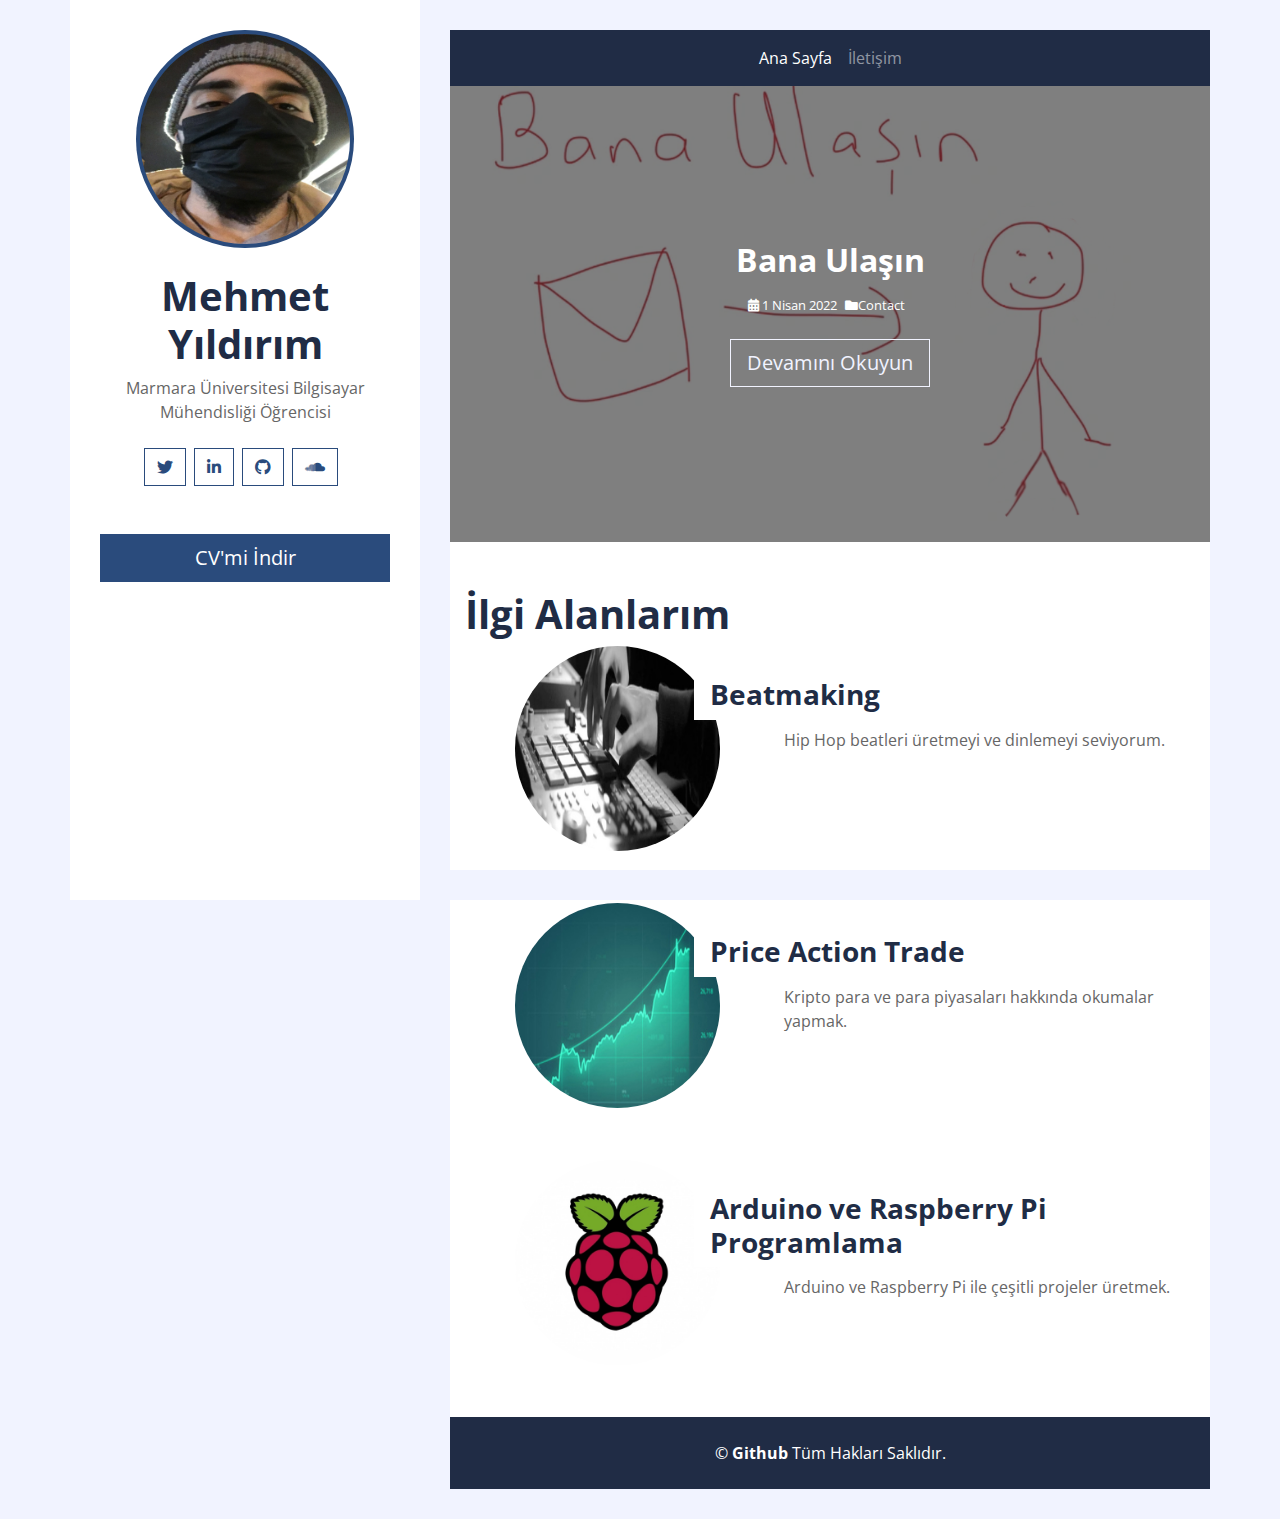
==== commit 693737e0: "Add files via upload" ====
--- a/index.html
+++ b/index.html
@@ -1,148 +1,147 @@
-<!DOCTYPE html>
-<html lang="tr">
-    <head>
-        <meta charset="utf-8">
-        <title>Mehmet Yıldırım</title>
-        <meta content="width=device-width, initial-scale=1.0" name="viewport">
-    
-        <!-- Favicon -->
-        <link href="img/favicon.ico" rel="icon">
-
-        <!-- Google Fonts -->
-        <link href="https://fonts.googleapis.com/css2?family=Open+Sans:300;400;600;700;800&display=swap" rel="stylesheet">
-
-        <!-- Font Awesome -->
-        <link href="https://cdnjs.cloudflare.com/ajax/libs/font-awesome/5.10.0/css/all.min.css" rel="stylesheet">
-
-        <!-- Customized Bootstrap Stylesheet -->
-        <link href="css/style.css" rel="stylesheet">
-    </head>
-
-    <body>
-        <div class="wrapper">
-            <div class="sidebar">
-                <center>
-                <div class="sidebar-text d-flex flex-column h-100 justify-content-center text-center">
-                    <img class="mx-auto d-block w-75 bg-primary img-fluid rounded-circle mb-4 p-1" src="img/profile.jpg" alt="Image">
-                    <h1 class="font-weight-bold">Mehmet Yıldırım</h1>
-                    <p class="mb-4">
-                        Marmara Üniversitesi Bilgisayar Mühendisliği Öğrencisi 
-                    </p>
-                    <div class="d-flex justify-content-center mb-5">
-                        <a class="btn btn-outline-primary mr-2" href="https://www.twitter.com/hayruyasibatsin"><i class="fab fa-twitter"></i></a>
-                        <a class="btn btn-outline-primary mr-2" href="https://www.linkedin.com/in/mehmet-yildirim-619784192/"><i class="fab fa-linkedin-in"></i></a>
-                        <a class="btn btn-outline-primary mr-2" href="https://www.github.com/erythropygia"><i class="fab fa-github"></i></a> 
-                        <a class="btn btn-outline-primary mr-2" href="https://www.soundcloud.com/nstoff"><i class="fab fa-soundcloud"></i></a> 
-                    </div> 
-                    <a href="data/mehmetyildirimcv.pdf" class="btn btn-lg btn-block btn-primary mt-auto" target="_blank">CV'mi İndir</a>
-                </div>
-                </center>
-            </div>
-            
-            <div class="content">
-                <!-- Navbar Start -->
-                <div class="container p-0">
-                    <nav class="navbar navbar-expand-lg bg-secondary navbar-dark">
-                        <a href="" class="navbar-brand d-block d-lg-none">Navigation</a>
-                        <button type="button" class="navbar-toggler" data-toggle="collapse" data-target="#navbarCollapse">
-                            <span class="navbar-toggler-icon"></span>
-                        </button>
-                        <div class="collapse navbar-collapse justify-content-between" id="navbarCollapse">
-                            <div class="navbar-nav m-auto">
-                                <a href="index.html" class="nav-item nav-link active">Ana Sayfa</a>
-                                <a href="contact.html" class="nav-item nav-link">İletişim</a>
-                            </div>
-                        </div>
-                    </nav>
-                </div>
-                <!-- Navbar End -->
-                
-                <!-- Carousel Start -->
-                <div class="container p-0">
-                    <div id="blog-carousel" class="carousel slide" data-ride="carousel">
-                        <div class="carousel-inner">
-                            <div class="carousel-item active">
-                                <img class="w-100" src="img/ana-sayfa-logo.png" alt="Image">
-                                <div class="carousel-caption d-flex flex-column align-items-center justify-content-center">
-                                    <h2 class="mb-3 text-white font-weight-bold">Bana Ulaşın</h2>
-                                    <div class="d-flex text-white">
-                                        <small class="mr-2"><i class="fa fa-calendar-alt"></i> 1 Nisan 2022</small>
-                                        <small class="mr-2"><i class="fa fa-folder"></i>Contact</small>
-                                    </div>
-                                    <a href="contact.html" class="btn btn-lg btn-outline-light mt-4">Devamını Okuyun</a>
-                                </div>
-                            </div>
-                        </div>
-                    </div>
-                </div>
-                <!-- Carousel End -->
-                
-                
-                <!-- Blog List Start -->
-                <div class="container bg-white pt-5">
-                    <h1 class="font-weight-bold">İlgi Alanlarım</h1>
-                    <div class="row blog-item px-3 pb-5">
-                        <div class="col-md-5">
-                            <img class="mx-auto d-block w-75 bg-primary img-fluid rounded-circle mb-1" src="img/beatmaking.jpg" alt="Image">
-                        </div>
-                        <div class="col-md-7">
-                            <h3 class="mt-md-4 px-md-3 mb-2 py-2 bg-white font-weight-bold">Beatmaking</h3>
-                            <p>
-                                Hip Hop beatleri üretmeyi ve dinlemeyi seviyorum.
-                            </p>
-                          
-                        </div>
-                    </div>
-                    <div class="row blog-item px-3 pb-5">
-                        <div class="col-md-5">
-                            <img class="mx-auto d-block w-75 bg-primary img-fluid rounded-circle mb-1" src="img/price_action.jpg" alt="Image">
-                        </div>
-                        <div class="col-md-7">
-                            <h3 class="mt-md-4 px-md-3 mb-2 py-2 bg-white font-weight-bold">Price Action Trade</h3>
-                            <p>
-                                Kripto para ve para piyasaları hakkında okumalar yapmak.
-                            </p>
-                        </div>
-                    </div>
-                    <div class="row blog-item px-3 pb-5">
-                        <div class="col-md-5">
-                            <img class="mx-auto d-block w-75 bg-primary img-fluid rounded-circle mb-1" src="img/arduino_raspberry.jpg" alt="Image">
-                        </div>
-                        <div class="col-md-7">
-                            <h3 class="mt-md-4 px-md-3 mb-2 py-2 bg-white font-weight-bold">Arduino ve Raspberry Pi Programlama</h3>
-                            <p>
-                                Arduino ve Raspberry Pi ile çeşitli projeler üretmek.
-                            </p>
-                            <a class="btn btn-link p-0" href="">Read More <i class="fa fa-angle-right"></i></a>
-                        </div>
-                    </div>
-                </div>
-                <!-- Blog List End -->
-                            
-                <!-- Footer Start -->
-                <div class="container py-4 bg-secondary text-center">
-                    <p class="m-0 text-white">
-                        &copy; <a class="text-white font-weight-bold" href="#">Github</a> Tüm Hakları Saklıdır.</a>
-                    </p>
-                </div>
-                <!-- Footer End -->
-            </div>
-        </div>
-        
-        <!-- Back to Top -->
-        <a href="#" class="back-to-top"><i class="fa fa-angle-double-up"></i></a>
-        
-        <!-- JavaScript Libraries -->
-        <script src="https://code.jquery.com/jquery-3.4.1.min.js"></script>
-        <script src="https://stackpath.bootstrapcdn.com/bootstrap/4.4.1/js/bootstrap.bundle.min.js"></script>
-        <script src="lib/easing/easing.min.js"></script>
-        <script src="lib/waypoints/waypoints.min.js"></script>
-
-        <!-- Contact Javascript File -->
-        <script src="mail/jqBootstrapValidation.min.js"></script>
-        <script src="mail/contact.js"></script>
-
-        <!-- Template Javascript -->
-        <script src="js/main.js"></script>
-    </body>
-</html>
+<!DOCTYPE html>
+<html lang="tr">
+    <head>
+        <meta charset="utf-8">
+        <title>Mehmet Yıldırım</title>
+        <meta content="width=device-width, initial-scale=1.0" name="viewport">
+    
+        <!-- Favicon -->
+        <link href="img/favicon.ico" rel="icon">
+
+        <!-- Google Fonts -->
+        <link href="https://fonts.googleapis.com/css2?family=Open+Sans:300;400;600;700;800&display=swap" rel="stylesheet">
+
+        <!-- Font Awesome -->
+        <link href="https://cdnjs.cloudflare.com/ajax/libs/font-awesome/5.10.0/css/all.min.css" rel="stylesheet">
+
+        <!-- Customized Bootstrap Stylesheet -->
+        <link href="css/style.css" rel="stylesheet">
+    </head>
+
+    <body>
+        <div class="wrapper">
+            <div class="sidebar">
+                <center>
+                <div class="sidebar-text d-flex flex-column h-100 justify-content-center text-center">
+                    <img class="mx-auto d-block w-75 bg-primary img-fluid rounded-circle mb-4 p-1" src="img/profile.jpg" alt="Image">
+                    <h1 class="font-weight-bold">Mehmet Yıldırım</h1>
+                    <p class="mb-4">
+                        Marmara Üniversitesi Bilgisayar Mühendisliği Öğrencisi 
+                    </p>
+                    <div class="d-flex justify-content-center mb-5">
+                        <a class="btn btn-outline-primary mr-2" href="https://www.twitter.com/hayruyasibatsin"><i class="fab fa-twitter"></i></a>
+                        <a class="btn btn-outline-primary mr-2" href="https://www.linkedin.com/in/mehmet-yildirim-619784192/"><i class="fab fa-linkedin-in"></i></a>
+                        <a class="btn btn-outline-primary mr-2" href="https://www.github.com/erythropygia"><i class="fab fa-github"></i></a> 
+                        <a class="btn btn-outline-primary mr-2" href="https://www.soundcloud.com/nstoff"><i class="fab fa-soundcloud"></i></a> 
+                    </div> 
+                    <a href="data/mehmetyildirimcv.pdf" class="btn btn-lg btn-block btn-primary mt-auto" target="_blank">CV'mi İndir</a>
+                </div>
+                </center>
+            </div>
+            
+            <div class="content">
+                <!-- Navbar Start -->
+                <div class="container p-0">
+                    <nav class="navbar navbar-expand-lg bg-secondary navbar-dark">
+                        <a href="" class="navbar-brand d-block d-lg-none">Menü</a>
+                        <button type="button" class="navbar-toggler" data-toggle="collapse" data-target="#navbarCollapse">
+                            <span class="navbar-toggler-icon"></span>
+                        </button>
+                        <div class="collapse navbar-collapse justify-content-between" id="navbarCollapse">
+                            <div class="navbar-nav m-auto">
+                                <a href="index.html" class="nav-item nav-link active">Ana Sayfa</a>
+                                <a href="contact.html" class="nav-item nav-link">İletişim</a>
+                            </div>
+                        </div>
+                    </nav>
+                </div>
+                <!-- Navbar End -->
+                
+                <!-- Carousel Start -->
+                <div class="container p-0">
+                    <div id="blog-carousel" class="carousel slide" data-ride="carousel">
+                        <div class="carousel-inner">
+                            <div class="carousel-item active">
+                                <img class="w-100" src="img/ana-sayfa-logo.png" alt="Image">
+                                <div class="carousel-caption d-flex flex-column align-items-center justify-content-center">
+                                    <h2 class="mb-3 text-white font-weight-bold">Bana Ulaşın</h2>
+                                    <div class="d-flex text-white">
+                                        <small class="mr-2"><i class="fa fa-calendar-alt"></i> 1 Nisan 2022</small>
+                                        <small class="mr-2"><i class="fa fa-folder"></i>Contact</small>
+                                    </div>
+                                    <a href="contact.html" class="btn btn-lg btn-outline-light mt-4">Devamını Okuyun</a>
+                                </div>
+                            </div>
+                        </div>
+                    </div>
+                </div>
+                <!-- Carousel End -->
+                
+                
+                <!-- Blog List Start -->
+                <div class="container bg-white pt-5">
+                    <h1 class="font-weight-bold">İlgi Alanlarım</h1>
+                    <div class="row blog-item px-3 pb-5">
+                        <div class="col-md-5">
+                            <img class="mx-auto d-block w-75 bg-primary img-fluid rounded-circle mb-1" src="img/beatmaking.jpg" alt="Image">
+                        </div>
+                        <div class="col-md-7">
+                            <h3 class="mt-md-4 px-md-3 mb-2 py-2 bg-white font-weight-bold">Beatmaking</h3>
+                            <p>
+                                Hip Hop beatleri üretmeyi ve dinlemeyi seviyorum.
+                            </p>
+                          
+                        </div>
+                    </div>
+                    <div class="row blog-item px-3 pb-5">
+                        <div class="col-md-5">
+                            <img class="mx-auto d-block w-75 bg-primary img-fluid rounded-circle mb-1" src="img/price_action.jpg" alt="Image">
+                        </div>
+                        <div class="col-md-7">
+                            <h3 class="mt-md-4 px-md-3 mb-2 py-2 bg-white font-weight-bold">Price Action Trade</h3>
+                            <p>
+                                Kripto para ve para piyasaları hakkında okumalar yapmak.
+                            </p>
+                        </div>
+                    </div>
+                    <div class="row blog-item px-3 pb-5">
+                        <div class="col-md-5">
+                            <img class="mx-auto d-block w-75 bg-primary img-fluid rounded-circle mb-1" src="img/arduino_raspberry.jpg" alt="Image">
+                        </div>
+                        <div class="col-md-7">
+                            <h3 class="mt-md-4 px-md-3 mb-2 py-2 bg-white font-weight-bold">Arduino ve Raspberry Pi Programlama</h3>
+                            <p>
+                                Arduino ve Raspberry Pi ile çeşitli projeler üretmek.
+                            </p>
+                        </div>
+                    </div>
+                </div>
+                <!-- Blog List End -->
+                            
+                <!-- Footer Start -->
+                <div class="container py-4 bg-secondary text-center">
+                    <p class="m-0 text-white">
+                        &copy; <a class="text-white font-weight-bold" href="#">Github</a> Tüm Hakları Saklıdır.</a>
+                    </p>
+                </div>
+                <!-- Footer End -->
+            </div>
+        </div>
+        
+        <!-- Back to Top -->
+        <a href="#" class="back-to-top"><i class="fa fa-angle-double-up"></i></a>
+        
+        <!-- JavaScript Libraries -->
+        <script src="https://code.jquery.com/jquery-3.4.1.min.js"></script>
+        <script src="https://stackpath.bootstrapcdn.com/bootstrap/4.4.1/js/bootstrap.bundle.min.js"></script>
+        <script src="lib/easing/easing.min.js"></script>
+        <script src="lib/waypoints/waypoints.min.js"></script>
+
+        <!-- Contact Javascript File -->
+        <script src="mail/jqBootstrapValidation.min.js"></script>
+        <script src="mail/contact.js"></script>
+
+        <!-- Template Javascript -->
+        <script src="js/main.js"></script>
+    </body>
+</html>
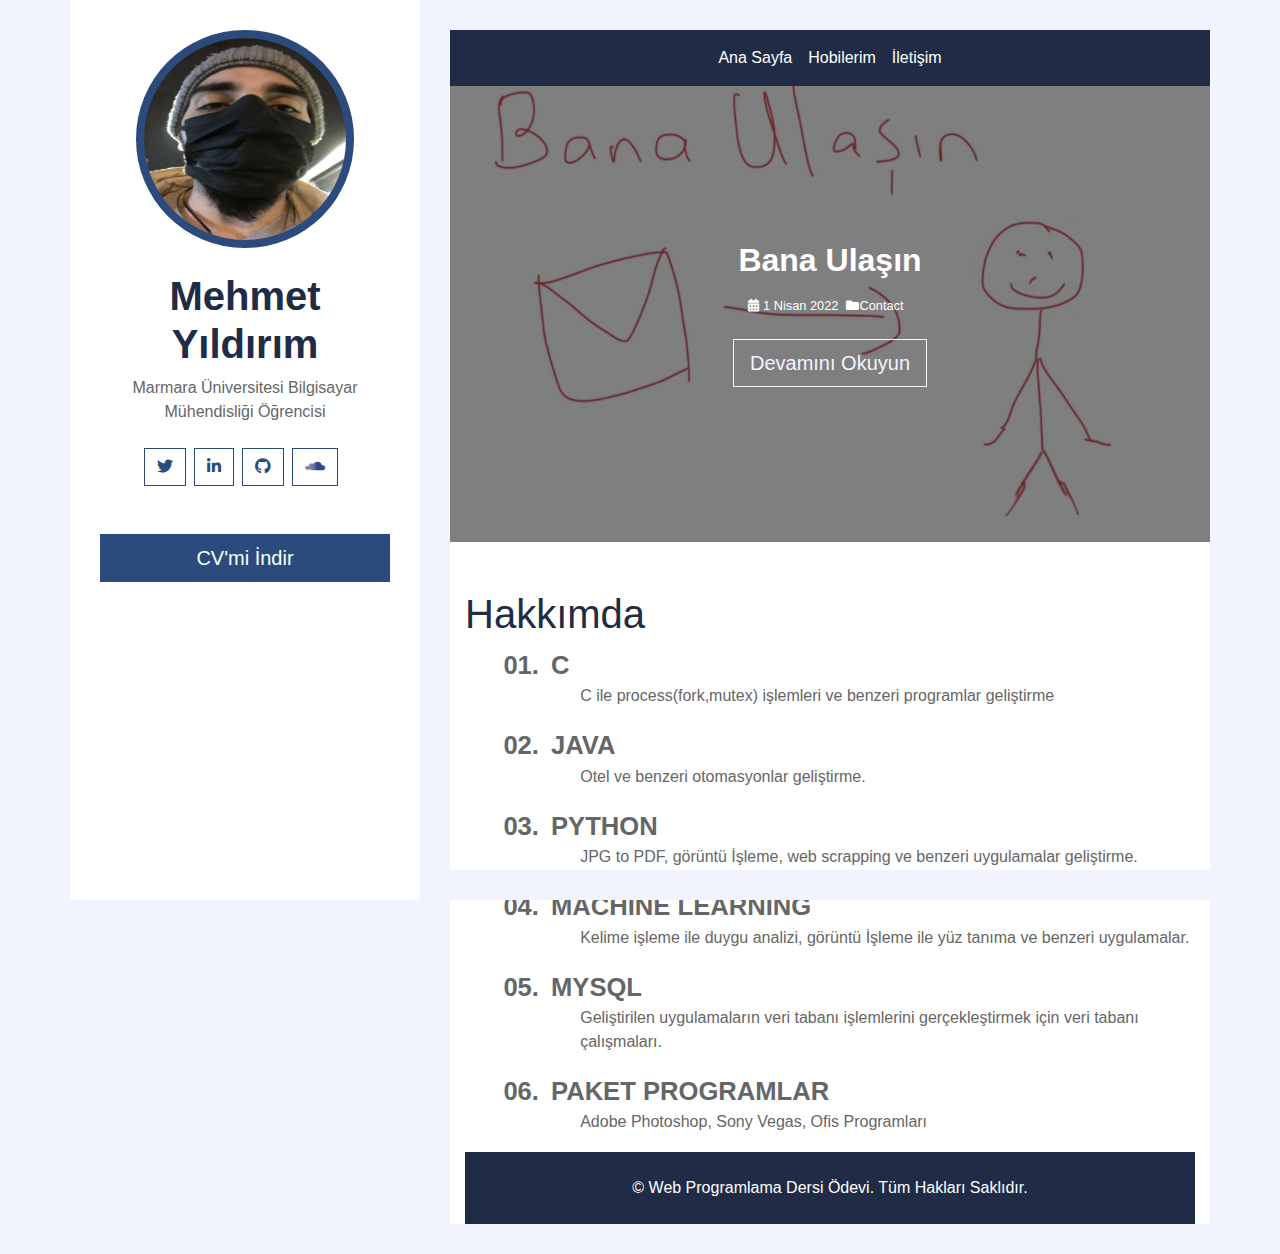
==== commit 413e0001: "Add files via upload" ====
--- a/index.html
+++ b/index.html
@@ -2,20 +2,16 @@
 <html lang="tr">
     <head>
         <meta charset="utf-8">
-        <title>Mehmet Yıldırım</title>
+        <title>Mehmet Yıldırım - Kişisel Web Sitesi</title>
         <meta content="width=device-width, initial-scale=1.0" name="viewport">
-    
-        <!-- Favicon -->
-        <link href="img/favicon.ico" rel="icon">
+        <link rel="shortcut icon" href="img/icon.png" type="image/x-icon" >
 
-        <!-- Google Fonts -->
-        <link href="https://fonts.googleapis.com/css2?family=Open+Sans:300;400;600;700;800&display=swap" rel="stylesheet">
-
-        <!-- Font Awesome -->
+        <!-- Sosyal Medya Fontları -->
         <link href="https://cdnjs.cloudflare.com/ajax/libs/font-awesome/5.10.0/css/all.min.css" rel="stylesheet">
 
-        <!-- Customized Bootstrap Stylesheet -->
+        <!-- Css -->
         <link href="css/style.css" rel="stylesheet">
+        <link href="css/style1.css" rel="stylesheet">
     </head>
 
     <body>
@@ -23,7 +19,7 @@
             <div class="sidebar">
                 <center>
                 <div class="sidebar-text d-flex flex-column h-100 justify-content-center text-center">
-                    <img class="mx-auto d-block w-75 bg-primary img-fluid rounded-circle mb-4 p-1" src="img/profile.jpg" alt="Image">
+                    <img class="mx-auto d-block w-75 bg-primary img-fluid rounded-circle mb-4 p-2" src="img/profile.jpg" alt="Image">
                     <h1 class="font-weight-bold">Mehmet Yıldırım</h1>
                     <p class="mb-4">
                         Marmara Üniversitesi Bilgisayar Mühendisliği Öğrencisi 
@@ -40,7 +36,7 @@
             </div>
             
             <div class="content">
-                <!-- Navbar Start -->
+                <!--Bar -->
                 <div class="container p-0">
                     <nav class="navbar navbar-expand-lg bg-secondary navbar-dark">
                         <a href="" class="navbar-brand d-block d-lg-none">Menü</a>
@@ -50,14 +46,15 @@
                         <div class="collapse navbar-collapse justify-content-between" id="navbarCollapse">
                             <div class="navbar-nav m-auto">
                                 <a href="index.html" class="nav-item nav-link active">Ana Sayfa</a>
-                                <a href="contact.html" class="nav-item nav-link">İletişim</a>
+                                <a href="hobbies.html" class="nav-item nav-link active">Hobilerim</a>
+                                <a href="contact.html" class="nav-item nav-link active">İletişim</a>
                             </div>
                         </div>
                     </nav>
                 </div>
-                <!-- Navbar End -->
+                <!-- Bar -->
                 
-                <!-- Carousel Start -->
+                <!-- Container -->
                 <div class="container p-0">
                     <div id="blog-carousel" class="carousel slide" data-ride="carousel">
                         <div class="carousel-inner">
@@ -75,73 +72,56 @@
                         </div>
                     </div>
                 </div>
-                <!-- Carousel End -->
+                <!-- Container -->
+
                 
-                
-                <!-- Blog List Start -->
+                <!-- List  -->
                 <div class="container bg-white pt-5">
-                    <h1 class="font-weight-bold">İlgi Alanlarım</h1>
-                    <div class="row blog-item px-3 pb-5">
-                        <div class="col-md-5">
-                            <img class="mx-auto d-block w-75 bg-primary img-fluid rounded-circle mb-1" src="img/beatmaking.jpg" alt="Image">
-                        </div>
-                        <div class="col-md-7">
-                            <h3 class="mt-md-4 px-md-3 mb-2 py-2 bg-white font-weight-bold">Beatmaking</h3>
-                            <p>
-                                Hip Hop beatleri üretmeyi ve dinlemeyi seviyorum.
-                            </p>
-                          
-                        </div>
-                    </div>
-                    <div class="row blog-item px-3 pb-5">
-                        <div class="col-md-5">
-                            <img class="mx-auto d-block w-75 bg-primary img-fluid rounded-circle mb-1" src="img/price_action.jpg" alt="Image">
-                        </div>
-                        <div class="col-md-7">
-                            <h3 class="mt-md-4 px-md-3 mb-2 py-2 bg-white font-weight-bold">Price Action Trade</h3>
-                            <p>
-                                Kripto para ve para piyasaları hakkında okumalar yapmak.
-                            </p>
-                        </div>
-                    </div>
-                    <div class="row blog-item px-3 pb-5">
-                        <div class="col-md-5">
-                            <img class="mx-auto d-block w-75 bg-primary img-fluid rounded-circle mb-1" src="img/arduino_raspberry.jpg" alt="Image">
-                        </div>
-                        <div class="col-md-7">
-                            <h3 class="mt-md-4 px-md-3 mb-2 py-2 bg-white font-weight-bold">Arduino ve Raspberry Pi Programlama</h3>
-                            <p>
-                                Arduino ve Raspberry Pi ile çeşitli projeler üretmek.
-                            </p>
-                        </div>
-                    </div>
-                </div>
-                <!-- Blog List End -->
+                    <h1>Hakkımda</h1>
+                    
+                <section class="dl-blurbs">
+                    <dl>
+                        <dt>C</dt>
+                        <dd>C ile process(fork,mutex) işlemleri ve benzeri programlar geliştirme</dd>
+
+                        <dt>Java</dt>
+                        <dd>Otel ve benzeri otomasyonlar geliştirme.</dd>   
+
+                        <dt>Python</dt>
+                        <dd>JPG to PDF, görüntü İşleme, web scrapping ve benzeri uygulamalar geliştirme.</dd>
+
+                        <dt>Machine Learning</dt>
+                        <dd>Kelime işleme ile duygu analizi, görüntü İşleme ile yüz tanıma ve benzeri uygulamalar.</dd>
+
+                        <dt>MySQL</dt>
+                        <dd>Geliştirilen uygulamaların veri tabanı işlemlerini gerçekleştirmek için veri tabanı çalışmaları.</dd>
+
+                        <dt>Paket Programlar</dt>
+                        <dd>Adobe Photoshop, Sony Vegas, Ofis Programları</dd>
+                    </dl>
+                    </section>
+    
+        
                             
-                <!-- Footer Start -->
+                <!-- Footer -->
                 <div class="container py-4 bg-secondary text-center">
                     <p class="m-0 text-white">
-                        &copy; <a class="text-white font-weight-bold" href="#">Github</a> Tüm Hakları Saklıdır.</a>
+                        &copy; <a class="text-white font-weight-bold" href="#"><a> Web Programlama Dersi Ödevi. Tüm Hakları Saklıdır.</a>
                     </p>
                 </div>
-                <!-- Footer End -->
+                <!-- Footer -->
             </div>
         </div>
         
-        <!-- Back to Top -->
+        <!-- Başa Dön Buttonu -->
         <a href="#" class="back-to-top"><i class="fa fa-angle-double-up"></i></a>
         
-        <!-- JavaScript Libraries -->
+        <!-- JavaScript -->
         <script src="https://code.jquery.com/jquery-3.4.1.min.js"></script>
         <script src="https://stackpath.bootstrapcdn.com/bootstrap/4.4.1/js/bootstrap.bundle.min.js"></script>
         <script src="lib/easing/easing.min.js"></script>
-        <script src="lib/waypoints/waypoints.min.js"></script>
-
-        <!-- Contact Javascript File -->
-        <script src="mail/jqBootstrapValidation.min.js"></script>
-        <script src="mail/contact.js"></script>
-
-        <!-- Template Javascript -->
+        <script src="lib/waypoints/waypoints.min.js"></script>        
         <script src="js/main.js"></script>
+        
     </body>
 </html>
--- a/css/style1.css
+++ b/css/style1.css
@@ -0,0 +1,119 @@
+//- Google Fonts
+$font-google-primary: 'https://fonts.googleapis.com/css2?family=Abril+Fatface&display=swap';
+$font-google-secondary: 'https://fonts.googleapis.com/css2?family=Montserrat&display=swap';
+
+//- @type List
+$abril-fatface: 'Abril Fatface', cursive;
+$montserrat: 'Montserrat', sans-serif;
+
+//- Typography
+$base-font-family: $montserrat;
+$heading-font-family: $abril-fatface;
+
+$font-size-small: 0.875em;
+
+/*- Screen Sizes*/
+$tablet-width: 768px;
+$desktop-width: 1024px;
+
+/* COLOR HEX */
+$cadet: #4f6d7aff;
+$maximum-blue: #5ea5b8ff;
+$columbia-blue: #c0d6dfff;
+$platinum: #eaeaeaff;
+$cultured: #f3f3f3ff;
+$nero: #444444;
+
+/* COLOR Gradient */
+$dl-gradient-right: linear-gradient(90deg, rgba(0,0,0,0.04) 20%, rgba(255,255,255,0) 0%);
+
+$body-background-color: $platinum;
+$body-text-color: $nero;
+
+//- Global Functions
+/*import fonts*/
+@if variable-exists(font-google-primary) {
+  @import url($font-google-primary);
+}
+@if variable-exists(font-google-secondary) {
+  @import url($font-google-secondary);
+}
+
+//- Global Mixins
+
+/*media queries*/
+@mixin tablet {
+  @media (min-width: #{$tablet-width}) and (max-width: #{$desktop-width - 1px}) {
+    @content;
+  }
+}
+
+@mixin desktop {
+  @media (min-width: #{$desktop-width}) {
+    @content;
+  }
+}
+
+@mixin tablet-up {
+  @media (min-width: #{$tablet-width}) {
+    @content;
+  }
+}
+
+html {
+  box-sizing: border-box;
+}
+*, *:before, *:after {
+  box-sizing: inherit;
+}
+
+body {
+    background-color: $body-background-color;
+    font-family: $base-font-family;
+    font-size: $font-size-small;
+    color: $body-text-color;
+    line-height: 1.5;
+}
+.dl-blurbs {
+	display: grid;
+	@include tablet-up {
+		grid-template-columns: repeat(2, 1fr);
+		gap: 2vw;
+	}
+}
+/* LIST */
+dl {
+  counter-reset: count;
+	background: $dl-gradient-right;
+	padding-left: 4vw; //default is smartphone
+	padding-right: 4vw;
+	margin: 0;
+	@include tablet-up {padding-left: 2vw;}
+	@include desktop {
+		padding-top: 3vw;
+		padding-bottom: 3vw;
+	}
+	
+}
+dl + dl {
+	counter-reset: counter 4;
+}
+dt {
+  counter-increment: count;
+	color: $cadet;
+	font-family: $base-font-family;
+	font-size: 2vw;
+	text-transform: uppercase;
+}
+dt::before {
+  content: counter(count, decimal-leading-zero)".";
+	font-family: $heading-font-family;
+	color: $maximum-blue;
+	margin-left: -1vw;
+	padding-right: 12px;
+}
+
+dd {
+	margin-left: 5vw;
+	margin-bottom: 2vh;
+}